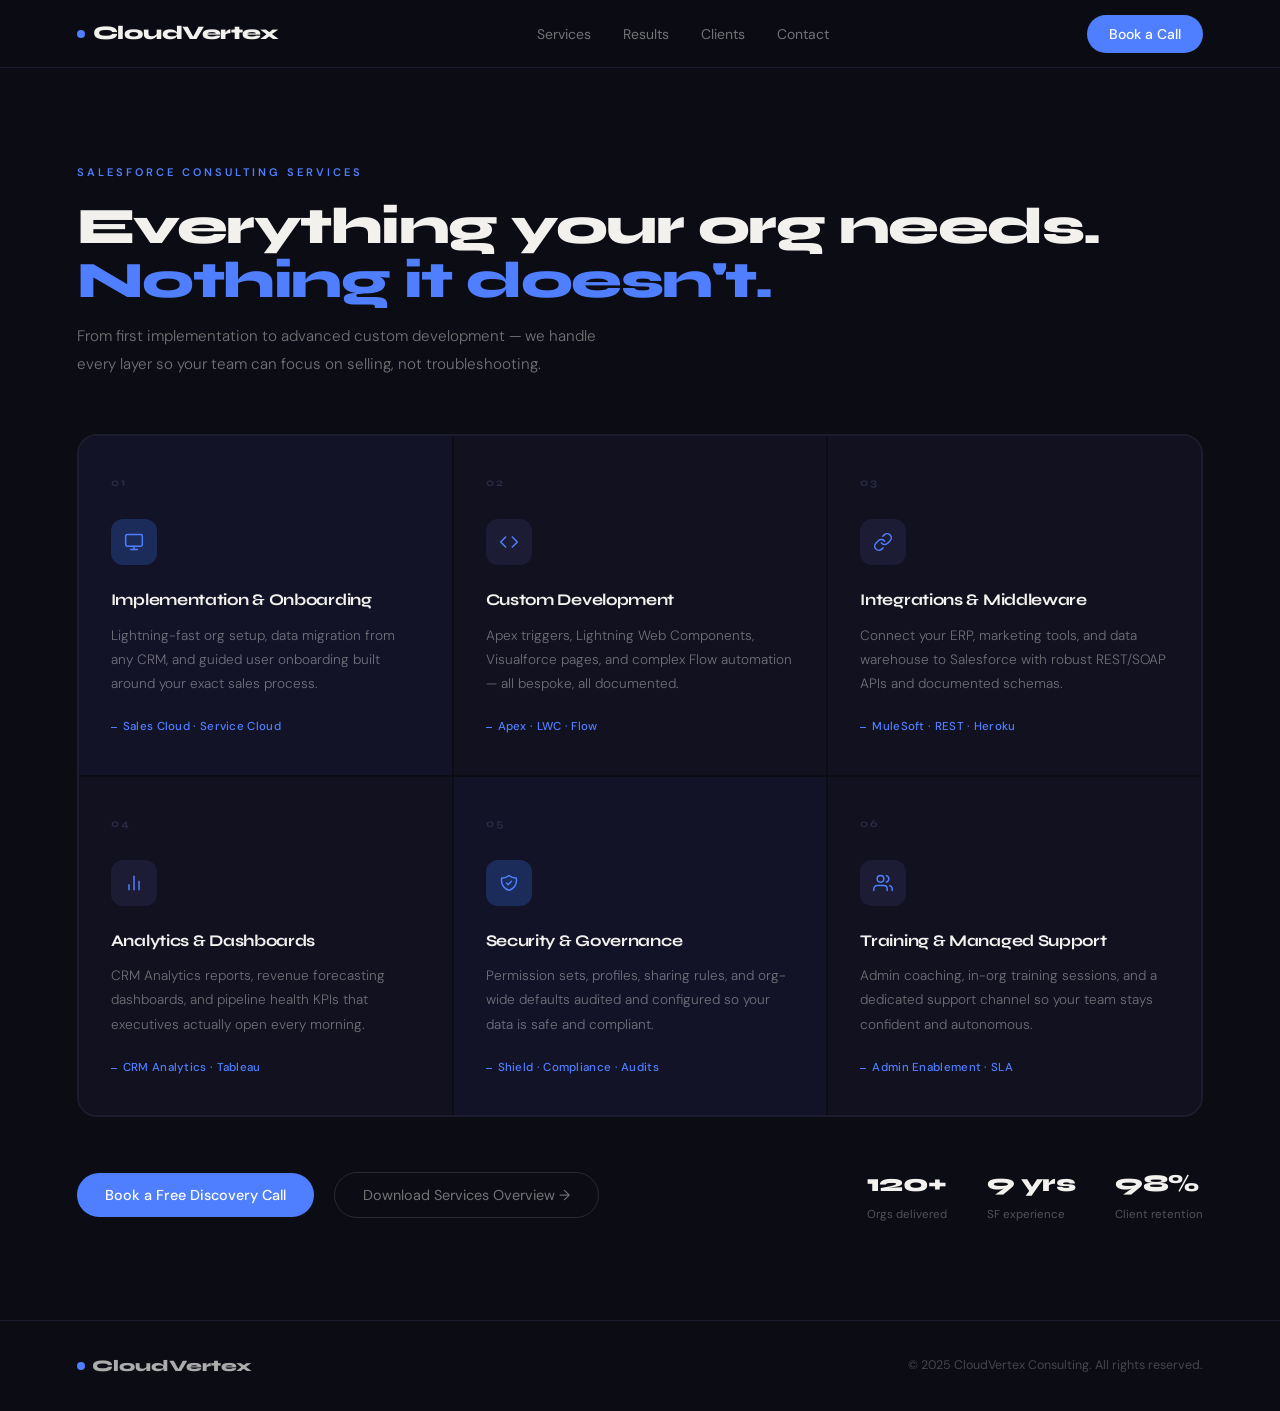
==== index.html @ 1ae8fc33 "Agentforce Chatbot testing" ====
<!DOCTYPE html>
<html lang="en">
<head>
<meta charset="UTF-8">
<meta name="viewport" content="width=device-width, initial-scale=1.0">
<title>CloudVertex — Salesforce Consulting Services</title>
<link href="https://fonts.googleapis.com/css2?family=Syne:wght@700;800&family=DM+Sans:wght@300;400;500&display=swap" rel="stylesheet">
<style>
  *, *::before, *::after { margin: 0; padding: 0; box-sizing: border-box; }

  :root {
    --ink: #0C0C14;
    --white: #F2F1EE;
    --white-dim: rgba(242,241,238,0.45);
    --white-faint: rgba(242,241,238,0.12);
    --accent: #4F7FFF;
    --accent-hover: #3B6AE8;
    --card-bg: #111120;
    --card-hover: #161628;
    --card-featured: #131328;
    --card-border: #1C1C2E;
    --icon-bg: #1C1C35;
    --icon-bg-featured: #1B2B5A;
    --num-color: #2A2A45;
  }

  html { scroll-behavior: smooth; }

  body {
    font-family: 'DM Sans', sans-serif;
    background: var(--ink);
    color: var(--white);
    min-height: 100vh;
    line-height: 1.6;
  }

  /* ── NAV ── */
  nav {
    position: sticky; top: 0; z-index: 100;
    background: rgba(12,12,20,0.9);
    backdrop-filter: blur(16px);
    border-bottom: 1px solid var(--card-border);
    padding: 0 6vw;
    display: flex; align-items: center; justify-content: space-between;
    height: 68px;
  }
  .logo {
    font-family: 'Syne', sans-serif; font-weight: 800;
    font-size: 1.2rem; letter-spacing: -0.5px; color: var(--white);
    display: flex; align-items: center; gap: 8px;
  }
  .logo-dot { width: 8px; height: 8px; border-radius: 50%; background: var(--accent); }
  .nav-links { display: flex; gap: 32px; list-style: none; }
  .nav-links a {
    text-decoration: none; font-size: 0.875rem; font-weight: 400;
    color: var(--white-dim); transition: color .2s;
  }
  .nav-links a:hover { color: var(--white); }
  .nav-cta {
    background: var(--accent); color: #fff;
    font-family: 'DM Sans', sans-serif; font-size: 0.875rem; font-weight: 500;
    padding: 10px 22px; border-radius: 100px; border: none; cursor: pointer;
    transition: background .2s, transform .15s;
  }
  .nav-cta:hover { background: var(--accent-hover); transform: translateY(-1px); }

  /* ── SERVICES SECTION ── */
  .sf-section {
    padding: 96px 6vw;
  }

  .sf-eyebrow {
    font-size: 11px; letter-spacing: 3px; text-transform: uppercase;
    color: var(--accent); font-weight: 600; margin-bottom: 18px;
  }

  .sf-heading {
    font-family: 'Syne', sans-serif;
    font-size: clamp(2.2rem, 4vw, 3.2rem);
    font-weight: 800; color: var(--white);
    line-height: 1.07; letter-spacing: -1.5px;
    margin-bottom: 14px;
  }
  .sf-heading span { color: var(--accent); }

  .sf-sub {
    font-size: 0.95rem; color: var(--white-dim);
    font-weight: 300; max-width: 520px;
    margin-bottom: 56px; line-height: 1.8;
  }

  /* ── GRID ── */
  .sf-grid {
    display: grid;
    grid-template-columns: repeat(3, 1fr);
    gap: 2px;
    border: 2px solid var(--card-border);
    border-radius: 20px;
    overflow: hidden;
  }

  .sf-card {
    background: var(--card-bg);
    padding: 38px 32px;
    position: relative;
    transition: background .2s;
    cursor: default;
  }
  .sf-card:hover { background: var(--card-hover); }
  .sf-card.featured { background: var(--card-featured); }
  .sf-card.featured:hover { background: #191930; }

  .sf-card-num {
    font-family: 'Syne', sans-serif; font-size: 11px;
    font-weight: 700; color: var(--num-color);
    letter-spacing: 2px; margin-bottom: 28px;
  }

  .sf-icon-wrap {
    width: 46px; height: 46px; border-radius: 12px;
    background: var(--icon-bg);
    display: flex; align-items: center; justify-content: center;
    margin-bottom: 22px;
  }
  .sf-card.featured .sf-icon-wrap { background: var(--icon-bg-featured); }
  .sf-icon-wrap svg { width: 20px; height: 20px; }

  .sf-card h3 {
    font-family: 'Syne', sans-serif; font-weight: 700;
    font-size: 1.02rem; color: var(--white);
    margin-bottom: 10px; letter-spacing: -0.3px;
  }

  .sf-card p {
    font-size: 0.85rem; color: rgba(242,241,238,0.42);
    line-height: 1.78; font-weight: 300;
  }

  .sf-card-tag {
    display: inline-flex; align-items: center; gap: 6px;
    margin-top: 22px; font-size: 0.72rem; font-weight: 500;
    color: var(--accent); letter-spacing: 0.3px;
  }
  .sf-card-tag::before {
    content: ''; width: 6px; height: 1px;
    background: var(--accent); display: block;
  }

  /* ── BOTTOM BAR ── */
  .sf-bottom {
    margin-top: 48px;
    display: flex; align-items: center; gap: 20px; flex-wrap: wrap;
  }

  .sf-btn-main {
    background: var(--accent); color: #fff; border: none;
    font-family: 'DM Sans', sans-serif; font-size: 0.9rem; font-weight: 500;
    padding: 13px 28px; border-radius: 100px; cursor: pointer;
    transition: background .2s, transform .15s;
  }
  .sf-btn-main:hover { background: var(--accent-hover); transform: translateY(-1px); }

  .sf-btn-ghost {
    background: transparent; color: var(--white-dim);
    border: 1px solid var(--white-faint);
    font-family: 'DM Sans', sans-serif; font-size: 0.9rem; font-weight: 400;
    padding: 13px 28px; border-radius: 100px; cursor: pointer;
    transition: all .2s;
  }
  .sf-btn-ghost:hover { border-color: rgba(242,241,238,0.35); color: rgba(242,241,238,0.85); }

  .sf-stats {
    display: flex; gap: 40px; margin-left: auto;
  }

  .sf-stat-val {
    font-family: 'Syne', sans-serif; font-weight: 800;
    font-size: 1.5rem; color: var(--white); letter-spacing: -0.5px;
  }
  .sf-stat-lbl {
    font-size: 0.72rem; color: rgba(242,241,238,0.3); margin-top: 2px;
  }

  /* ── FOOTER ── */
  footer {
    border-top: 1px solid var(--card-border);
    padding: 32px 6vw;
    display: flex; justify-content: space-between; align-items: center;
    flex-wrap: wrap; gap: 12px;
  }
  .footer-logo {
    font-family: 'Syne', sans-serif; font-weight: 800;
    font-size: 1rem; color: rgba(242,241,238,0.7);
    display: flex; align-items: center; gap: 7px;
  }
  .footer-copy { font-size: 0.78rem; color: rgba(242,241,238,0.25); }

  /* ── RESPONSIVE ── */
  @media (max-width: 900px) {
    .sf-grid { grid-template-columns: repeat(2, 1fr); }
    .sf-stats { margin-left: 0; }
    .nav-links { display: none; }
  }
  @media (max-width: 580px) {
    .sf-grid { grid-template-columns: 1fr; }
    .sf-section { padding: 64px 5vw; }
    nav { padding: 0 5vw; }
  }
</style>
</head>
<body>

<!-- NAV -->
<nav>
  <div class="logo"><div class="logo-dot"></div>CloudVertex</div>
  <ul class="nav-links">
    <li><a href="#services">Services</a></li>
    <li><a href="#results">Results</a></li>
    <li><a href="#clients">Clients</a></li>
    <li><a href="#contact">Contact</a></li>
  </ul>
  <button class="nav-cta">Book a Call</button>
</nav>

<!-- SERVICES SECTION -->
<section class="sf-section" id="services">

  <div class="sf-eyebrow">Salesforce Consulting Services</div>
  <div class="sf-heading">Everything your org needs.<br><span>Nothing it doesn't.</span></div>
  <div class="sf-sub">From first implementation to advanced custom development — we handle every layer so your team can focus on selling, not troubleshooting.</div>

  <div class="sf-grid">

    <div class="sf-card featured">
      <div class="sf-card-num">01</div>
      <div class="sf-icon-wrap">
        <svg viewBox="0 0 24 24" fill="none" stroke="#4F7FFF" stroke-width="1.8" stroke-linecap="round" stroke-linejoin="round">
          <rect x="2" y="3" width="20" height="14" rx="2"/>
          <path d="M8 21h8M12 17v4"/>
        </svg>
      </div>
      <h3>Implementation & Onboarding</h3>
      <p>Lightning-fast org setup, data migration from any CRM, and guided user onboarding built around your exact sales process.</p>
      <div class="sf-card-tag">Sales Cloud · Service Cloud</div>
    </div>

    <div class="sf-card">
      <div class="sf-card-num">02</div>
      <div class="sf-icon-wrap">
        <svg viewBox="0 0 24 24" fill="none" stroke="#4F7FFF" stroke-width="1.8" stroke-linecap="round" stroke-linejoin="round">
          <polyline points="16 18 22 12 16 6"/>
          <polyline points="8 6 2 12 8 18"/>
        </svg>
      </div>
      <h3>Custom Development</h3>
      <p>Apex triggers, Lightning Web Components, Visualforce pages, and complex Flow automation — all bespoke, all documented.</p>
      <div class="sf-card-tag">Apex · LWC · Flow</div>
    </div>

    <div class="sf-card">
      <div class="sf-card-num">03</div>
      <div class="sf-icon-wrap">
        <svg viewBox="0 0 24 24" fill="none" stroke="#4F7FFF" stroke-width="1.8" stroke-linecap="round" stroke-linejoin="round">
          <path d="M10 13a5 5 0 007.54.54l3-3a5 5 0 00-7.07-7.07l-1.72 1.71"/>
          <path d="M14 11a5 5 0 00-7.54-.54l-3 3a5 5 0 007.07 7.07l1.71-1.71"/>
        </svg>
      </div>
      <h3>Integrations & Middleware</h3>
      <p>Connect your ERP, marketing tools, and data warehouse to Salesforce with robust REST/SOAP APIs and documented schemas.</p>
      <div class="sf-card-tag">MuleSoft · REST · Heroku</div>
    </div>

    <div class="sf-card">
      <div class="sf-card-num">04</div>
      <div class="sf-icon-wrap">
        <svg viewBox="0 0 24 24" fill="none" stroke="#4F7FFF" stroke-width="1.8" stroke-linecap="round" stroke-linejoin="round">
          <path d="M18 20V10M12 20V4M6 20v-6"/>
        </svg>
      </div>
      <h3>Analytics & Dashboards</h3>
      <p>CRM Analytics reports, revenue forecasting dashboards, and pipeline health KPIs that executives actually open every morning.</p>
      <div class="sf-card-tag">CRM Analytics · Tableau</div>
    </div>

    <div class="sf-card featured">
      <div class="sf-card-num">05</div>
      <div class="sf-icon-wrap">
        <svg viewBox="0 0 24 24" fill="none" stroke="#4F7FFF" stroke-width="1.8" stroke-linecap="round" stroke-linejoin="round">
          <path d="M9 12l2 2 4-4m5.618-4.016A11.955 11.955 0 0112 2.944a11.955 11.955 0 01-8.618 3.04A12.02 12.02 0 003 9c0 5.591 3.824 10.29 9 11.622 5.176-1.332 9-6.03 9-11.622 0-1.042-.133-2.052-.382-3.016z"/>
        </svg>
      </div>
      <h3>Security & Governance</h3>
      <p>Permission sets, profiles, sharing rules, and org-wide defaults audited and configured so your data is safe and compliant.</p>
      <div class="sf-card-tag">Shield · Compliance · Audits</div>
    </div>

    <div class="sf-card">
      <div class="sf-card-num">06</div>
      <div class="sf-icon-wrap">
        <svg viewBox="0 0 24 24" fill="none" stroke="#4F7FFF" stroke-width="1.8" stroke-linecap="round" stroke-linejoin="round">
          <path d="M17 21v-2a4 4 0 00-4-4H5a4 4 0 00-4 4v2"/>
          <circle cx="9" cy="7" r="4"/>
          <path d="M23 21v-2a4 4 0 00-3-3.87M16 3.13a4 4 0 010 7.75"/>
        </svg>
      </div>
      <h3>Training & Managed Support</h3>
      <p>Admin coaching, in-org training sessions, and a dedicated support channel so your team stays confident and autonomous.</p>
      <div class="sf-card-tag">Admin Enablement · SLA</div>
    </div>

  </div>

  <div class="sf-bottom">
    <button class="sf-btn-main">Book a Free Discovery Call</button>
    <button class="sf-btn-ghost">Download Services Overview →</button>
    <div class="sf-stats">
      <div><div class="sf-stat-val">120+</div><div class="sf-stat-lbl">Orgs delivered</div></div>
      <div><div class="sf-stat-val">9 yrs</div><div class="sf-stat-lbl">SF experience</div></div>
      <div><div class="sf-stat-val">98%</div><div class="sf-stat-lbl">Client retention</div></div>
    </div>
  </div>

</section>

<!-- FOOTER -->
<footer>
  <div class="footer-logo"><div class="logo-dot"></div>CloudVertex</div>
  <div class="footer-copy">© 2025 CloudVertex Consulting. All rights reserved.</div>
</footer>
<script type='text/javascript'>
	function initEmbeddedMessaging() {
		try {
			embeddedservice_bootstrap.settings.language = 'en_US'; // For example, enter 'en' or 'en-US'

			embeddedservice_bootstrap.init(
				'00DHp000003Tks5',
				'Channel_for_External',
				'https://scottdemoinstance-dev-ed.develop.my.site.com/ESWChannelforExternal1775046252582',
				{
					scrt2URL: 'https://scottdemoinstance-dev-ed.develop.my.salesforce-scrt.com'
				}
			);
		} catch (err) {
			console.error('Error loading Embedded Messaging: ', err);
		}
	};
</script>
<script type='text/javascript' src='https://scottdemoinstance-dev-ed.develop.my.site.com/ESWChannelforExternal1775046252582/assets/js/bootstrap.min.js' onload='initEmbeddedMessaging()'></script>


</body>
</html>
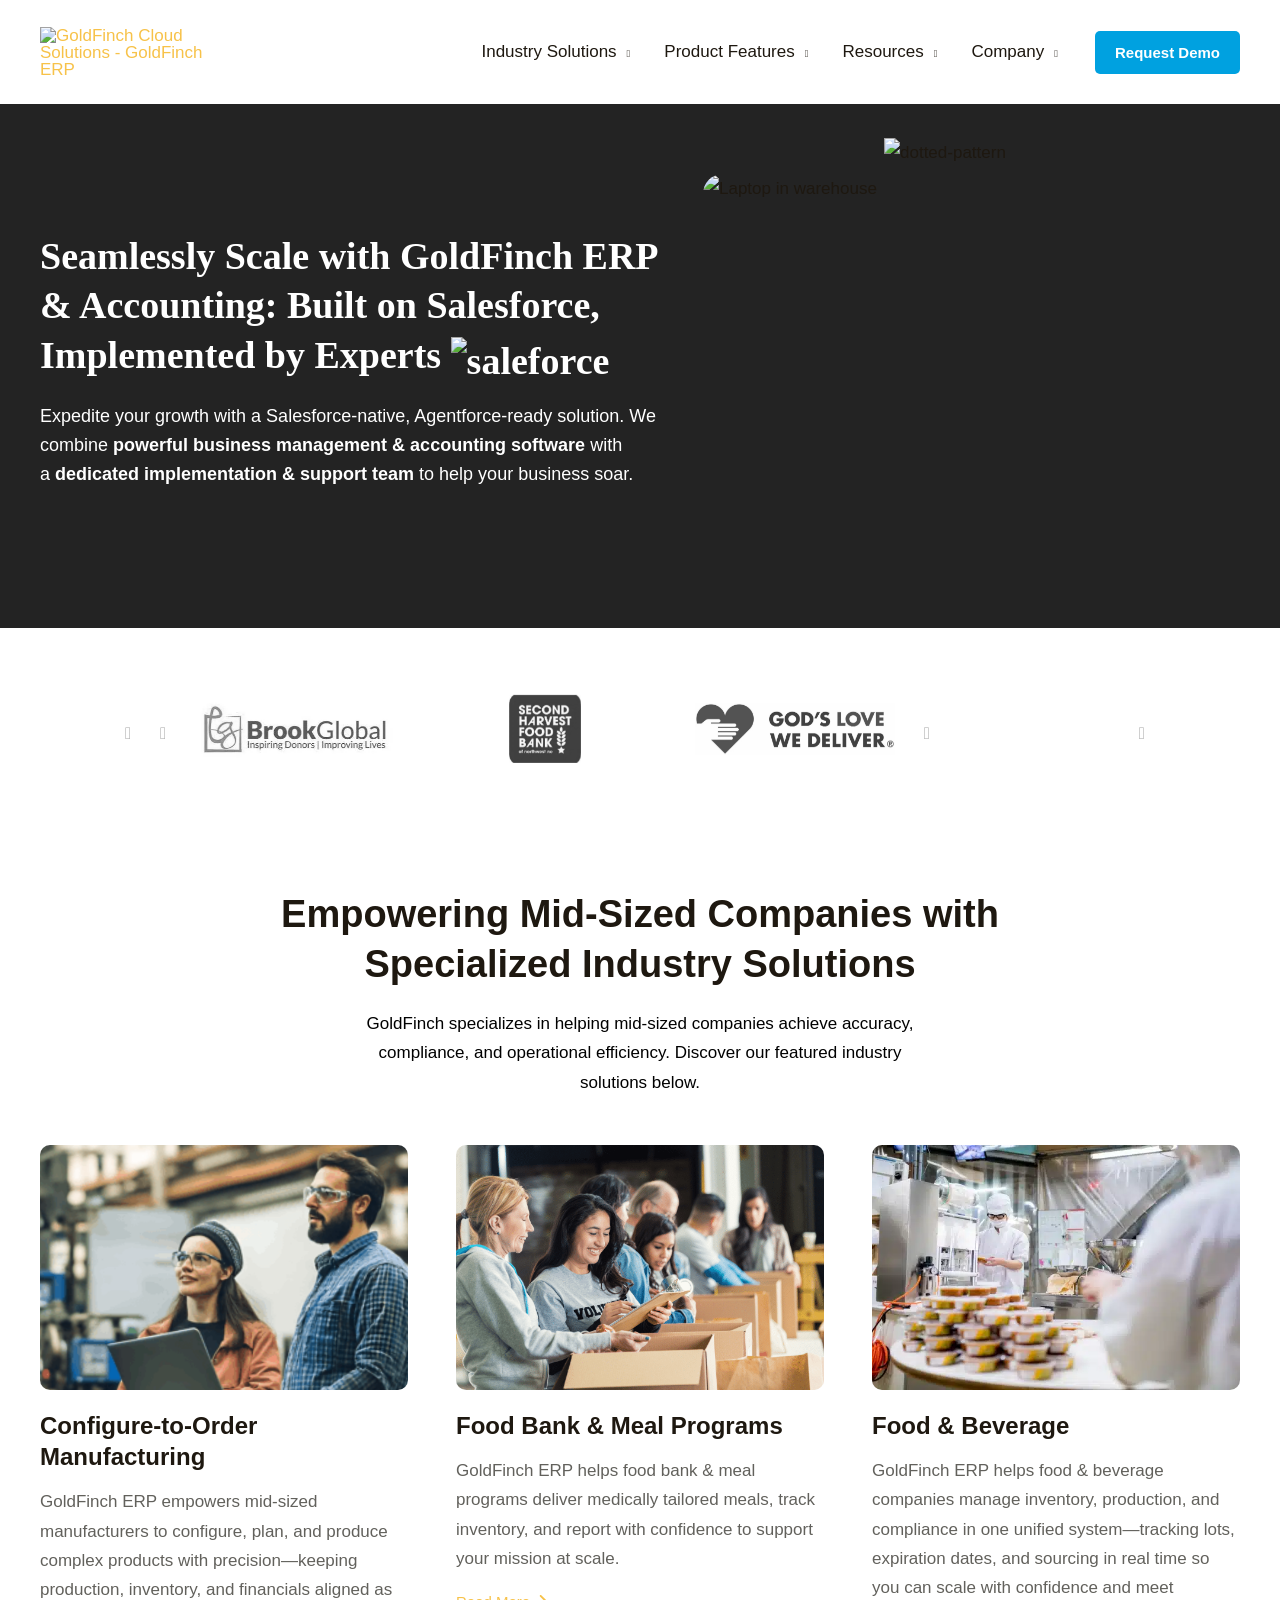
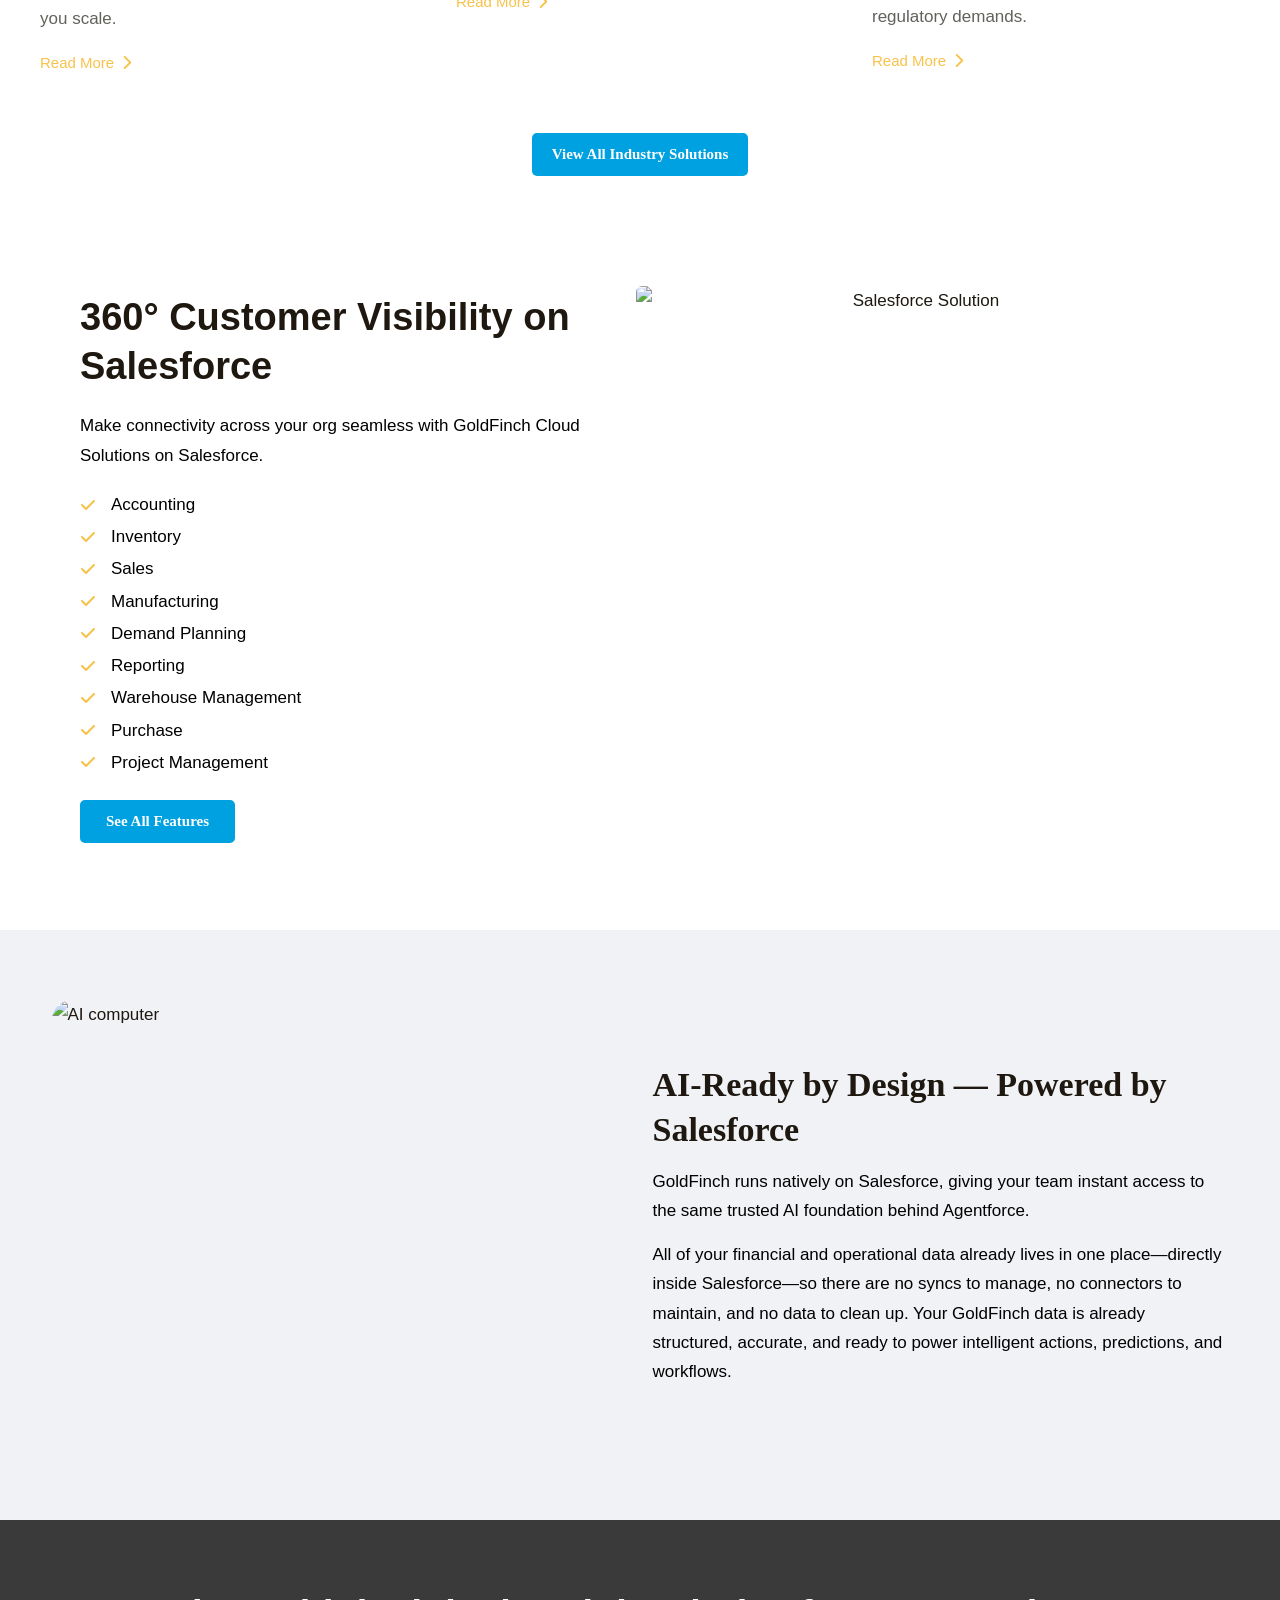
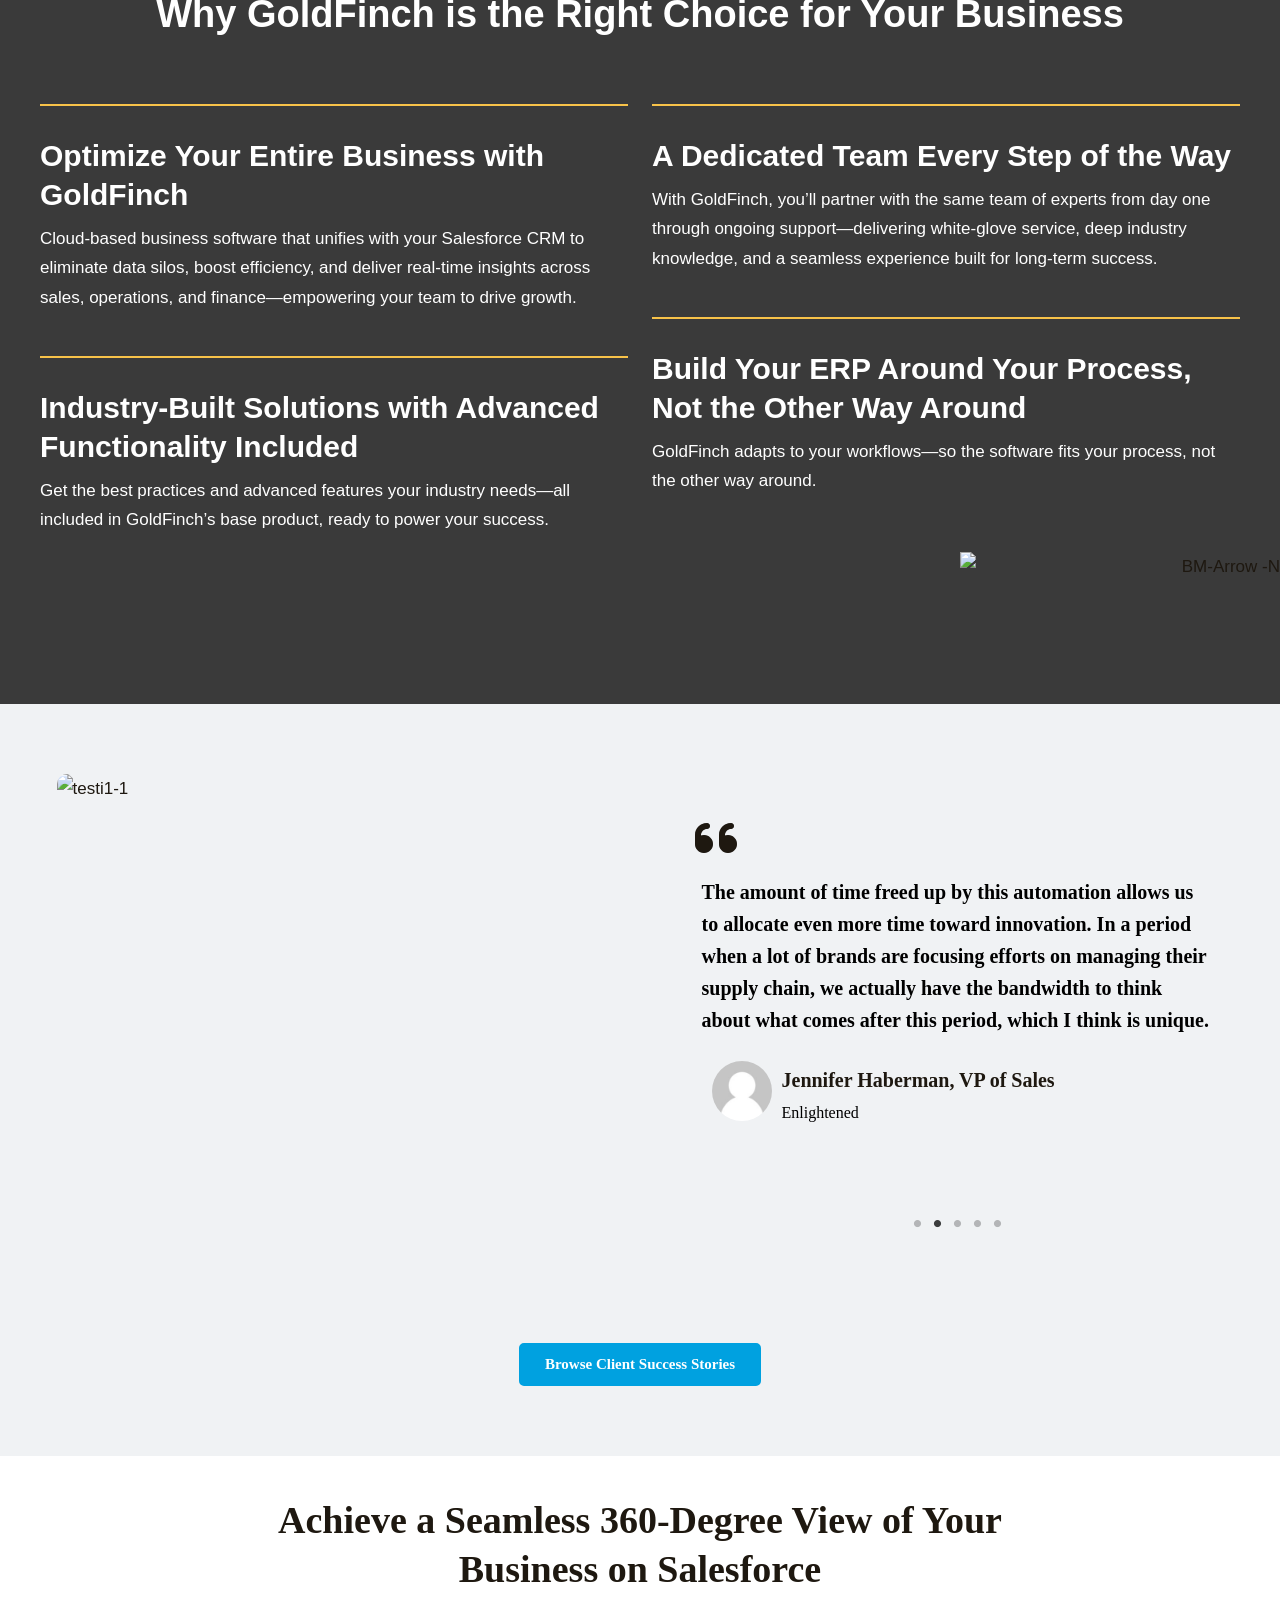
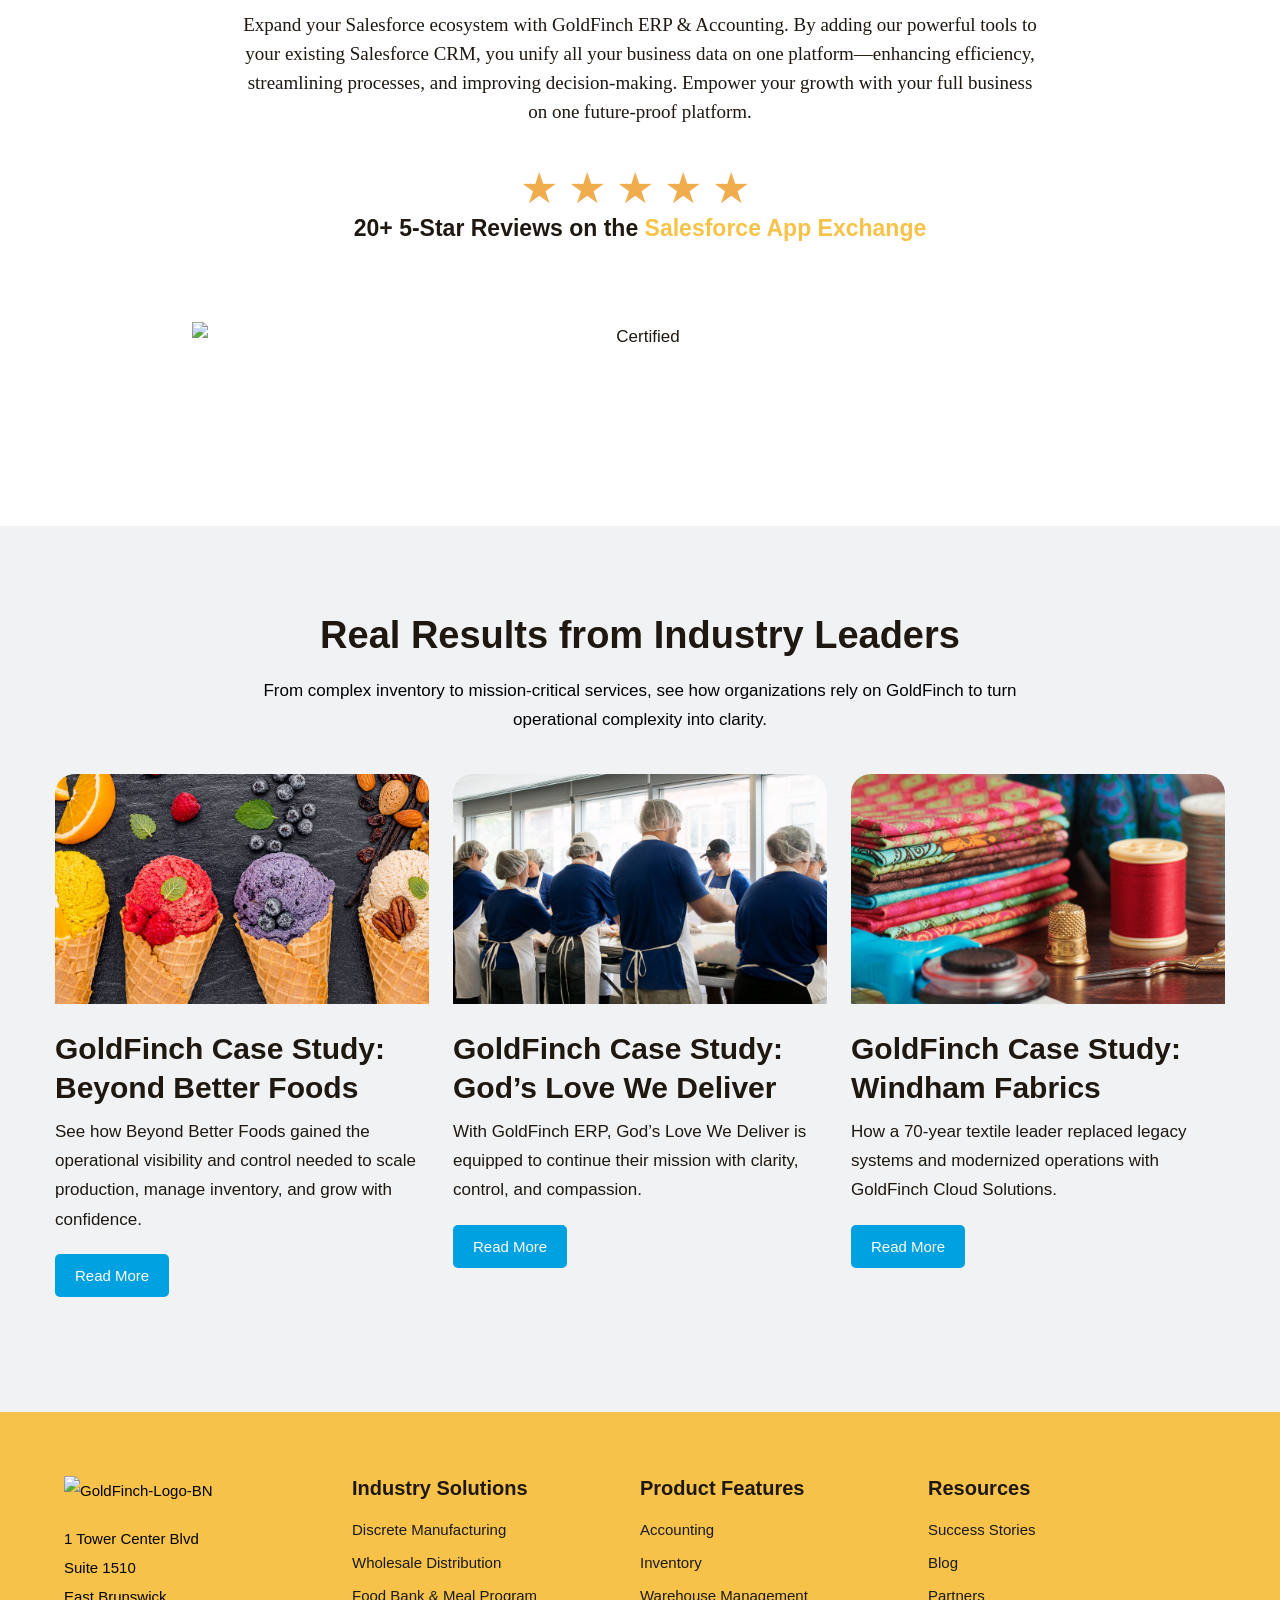
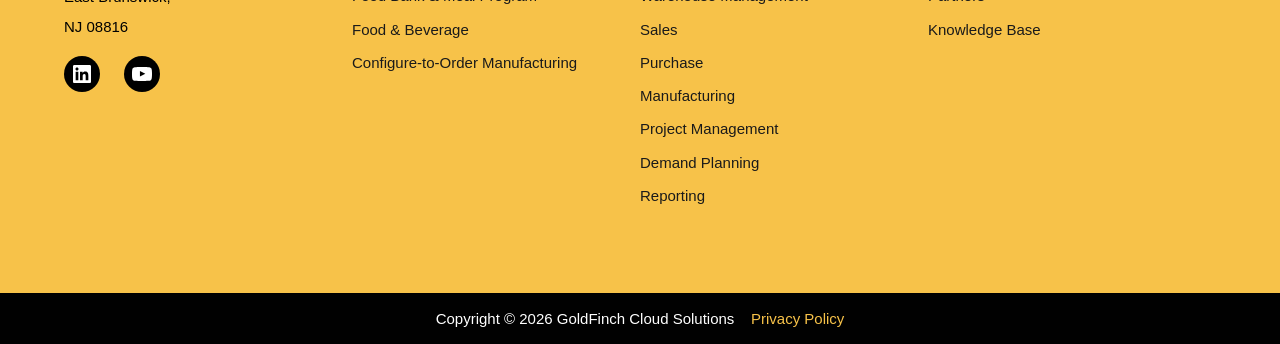
==== commit c45a39c0: "Rename index1.html to index.html" ====
--- a/index.html
+++ b/index.html
@@ -1,341 +1,1223 @@
 <!DOCTYPE html>
-<html lang="en">
-<head>
-<meta charset="UTF-8">
-<meta name="viewport" content="width=device-width, initial-scale=1.0">
-<title>CloudVertex — Salesforce Consulting Services</title>
-<link href="https://fonts.googleapis.com/css2?family=Syne:wght@700;800&family=DM+Sans:wght@300;400;500&display=swap" rel="stylesheet">
-<style>
-  *, *::before, *::after { margin: 0; padding: 0; box-sizing: border-box; }
-
-  :root {
-    --ink: #0C0C14;
-    --white: #F2F1EE;
-    --white-dim: rgba(242,241,238,0.45);
-    --white-faint: rgba(242,241,238,0.12);
-    --accent: #4F7FFF;
-    --accent-hover: #3B6AE8;
-    --card-bg: #111120;
-    --card-hover: #161628;
-    --card-featured: #131328;
-    --card-border: #1C1C2E;
-    --icon-bg: #1C1C35;
-    --icon-bg-featured: #1B2B5A;
-    --num-color: #2A2A45;
-  }
-
-  html { scroll-behavior: smooth; }
-
-  body {
-    font-family: 'DM Sans', sans-serif;
-    background: var(--ink);
-    color: var(--white);
-    min-height: 100vh;
-    line-height: 1.6;
-  }
-
-  /* ── NAV ── */
-  nav {
-    position: sticky; top: 0; z-index: 100;
-    background: rgba(12,12,20,0.9);
-    backdrop-filter: blur(16px);
-    border-bottom: 1px solid var(--card-border);
-    padding: 0 6vw;
-    display: flex; align-items: center; justify-content: space-between;
-    height: 68px;
-  }
-  .logo {
-    font-family: 'Syne', sans-serif; font-weight: 800;
-    font-size: 1.2rem; letter-spacing: -0.5px; color: var(--white);
-    display: flex; align-items: center; gap: 8px;
-  }
-  .logo-dot { width: 8px; height: 8px; border-radius: 50%; background: var(--accent); }
-  .nav-links { display: flex; gap: 32px; list-style: none; }
-  .nav-links a {
-    text-decoration: none; font-size: 0.875rem; font-weight: 400;
-    color: var(--white-dim); transition: color .2s;
-  }
-  .nav-links a:hover { color: var(--white); }
-  .nav-cta {
-    background: var(--accent); color: #fff;
-    font-family: 'DM Sans', sans-serif; font-size: 0.875rem; font-weight: 500;
-    padding: 10px 22px; border-radius: 100px; border: none; cursor: pointer;
-    transition: background .2s, transform .15s;
-  }
-  .nav-cta:hover { background: var(--accent-hover); transform: translateY(-1px); }
-
-  /* ── SERVICES SECTION ── */
-  .sf-section {
-    padding: 96px 6vw;
-  }
-
-  .sf-eyebrow {
-    font-size: 11px; letter-spacing: 3px; text-transform: uppercase;
-    color: var(--accent); font-weight: 600; margin-bottom: 18px;
-  }
-
-  .sf-heading {
-    font-family: 'Syne', sans-serif;
-    font-size: clamp(2.2rem, 4vw, 3.2rem);
-    font-weight: 800; color: var(--white);
-    line-height: 1.07; letter-spacing: -1.5px;
-    margin-bottom: 14px;
-  }
-  .sf-heading span { color: var(--accent); }
-
-  .sf-sub {
-    font-size: 0.95rem; color: var(--white-dim);
-    font-weight: 300; max-width: 520px;
-    margin-bottom: 56px; line-height: 1.8;
-  }
-
-  /* ── GRID ── */
-  .sf-grid {
-    display: grid;
-    grid-template-columns: repeat(3, 1fr);
-    gap: 2px;
-    border: 2px solid var(--card-border);
-    border-radius: 20px;
-    overflow: hidden;
-  }
-
-  .sf-card {
-    background: var(--card-bg);
-    padding: 38px 32px;
+<!-- saved from url=(0036)https://goldfinchcloudsolutions.com/ -->
+<html lang="en-US" data-google-analytics-opt-out=""><head><meta http-equiv="Content-Type" content="text/html; charset=UTF-8">
+
+<meta name="viewport" content="width=device-width, initial-scale=1">
+	<link rel="profile" href="https://gmpg.org/xfn/11"> 
+	<meta name="robots" content="index, follow, max-image-preview:large, max-snippet:-1, max-video-preview:-1">
+    <!-- Start VWO Common Smartcode -->
+    <script src="./GoldFinch Cloud Solutions _ ERP &amp; Accounting on Salesforce_files/47942653.js.download" type="text/javascript" id="hs-script-loader"></script><script src="./GoldFinch Cloud Solutions _ ERP &amp; Accounting on Salesforce_files/banner.js.download" type="text/javascript" id="cookieBanner-47942653" data-cookieconsent="ignore" data-hs-ignore="true" data-loader="hs-scriptloader" data-hsjs-portal="47942653" data-hsjs-env="prod" data-hsjs-hublet="na1"></script><script src="./GoldFinch Cloud Solutions _ ERP &amp; Accounting on Salesforce_files/collectedforms.js.download" type="text/javascript" id="CollectedForms-47942653" crossorigin="anonymous" data-leadin-portal-id="47942653" data-leadin-env="prod" data-loader="hs-scriptloader" data-hsjs-portal="47942653" data-hsjs-env="prod" data-hsjs-hublet="na1"></script><script src="./GoldFinch Cloud Solutions _ ERP &amp; Accounting on Salesforce_files/pixels.js.download" type="text/javascript" id="hs-ads-pixel-47942653" data-ads-portal-id="47942653" data-ads-env="prod" data-loader="hs-scriptloader" data-hsjs-portal="47942653" data-hsjs-env="prod" data-hsjs-hublet="na1"></script><script src="./GoldFinch Cloud Solutions _ ERP &amp; Accounting on Salesforce_files/47942653(1).js.download" type="text/javascript" id="hs-analytics"></script><script src="./GoldFinch Cloud Solutions _ ERP &amp; Accounting on Salesforce_files/web-interactives-embed.js.download" type="text/javascript" id="hubspot-web-interactives-loader" crossorigin="anonymous" data-loader="hs-scriptloader" data-hsjs-portal="47942653" data-hsjs-env="prod" data-hsjs-hublet="na1"></script><script type="text/javascript" async="" src="./GoldFinch Cloud Solutions _ ERP &amp; Accounting on Salesforce_files/js"></script><script type="text/javascript" async="" src="./GoldFinch Cloud Solutions _ ERP &amp; Accounting on Salesforce_files/js(1)"></script><script type="text/javascript" async="" src="./GoldFinch Cloud Solutions _ ERP &amp; Accounting on Salesforce_files/js(2)"></script><script async="" src="./GoldFinch Cloud Solutions _ ERP &amp; Accounting on Salesforce_files/gtm.js.download"></script><script type="text/javascript" src="./GoldFinch Cloud Solutions _ ERP &amp; Accounting on Salesforce_files/factors.js.download" async=""></script><script async="" src="./GoldFinch Cloud Solutions _ ERP &amp; Accounting on Salesforce_files/gtm(1).js.download"></script><script async="" src="./GoldFinch Cloud Solutions _ ERP &amp; Accounting on Salesforce_files/gtm(2).js.download"></script><script data-jetpack-boost="ignore" type="text/javascript">
+        var _vwo_clicks = 10;
+    </script>
+    <!-- End VWO Common Smartcode -->
+        <!-- Start VWO Async SmartCode -->
+    <link rel="preconnect" href="https://dev.visualwebsiteoptimizer.com/">
+    <script data-jetpack-boost="ignore" type="text/javascript" id="vwoCode">
+        /* Fix: wp-rocket (application/ld+json) */
+        window._vwo_code || (function () {
+            var w=window,
+            d=document;
+            var account_id=945193,
+            version=2.2,
+            settings_tolerance=2000,
+            library_tolerance=2500,
+            use_existing_jquery=true,
+            platform='web',
+            hide_element='body',
+            hide_element_style='opacity:0 !important;filter:alpha(opacity=0) !important;background:none !important';
+            /* DO NOT EDIT BELOW THIS LINE */
+            if(f=!1,v=d.querySelector('#vwoCode'),cc={},-1<d.URL.indexOf('__vwo_disable__')||w._vwo_code)return;try{var e=JSON.parse(localStorage.getItem('_vwo_'+account_id+'_config'));cc=e&&'object'==typeof e?e:{}}catch(e){}function r(t){try{return decodeURIComponent(t)}catch(e){return t}}var s=function(){var e={combination:[],combinationChoose:[],split:[],exclude:[],uuid:null,consent:null,optOut:null},t=d.cookie||'';if(!t)return e;for(var n,i,o=/(?:^|;\s*)(?:(_vis_opt_exp_(\d+)_combi=([^;]*))|(_vis_opt_exp_(\d+)_combi_choose=([^;]*))|(_vis_opt_exp_(\d+)_split=([^:;]*))|(_vis_opt_exp_(\d+)_exclude=[^;]*)|(_vis_opt_out=([^;]*))|(_vwo_global_opt_out=[^;]*)|(_vwo_uuid=([^;]*))|(_vwo_consent=([^;]*)))/g;null!==(n=o.exec(t));)try{n[1]?e.combination.push({id:n[2],value:r(n[3])}):n[4]?e.combinationChoose.push({id:n[5],value:r(n[6])}):n[7]?e.split.push({id:n[8],value:r(n[9])}):n[10]?e.exclude.push({id:n[11]}):n[12]?e.optOut=r(n[13]):n[14]?e.optOut=!0:n[15]?e.uuid=r(n[16]):n[17]&&(i=r(n[18]),e.consent=i&&3<=i.length?i.substring(0,3):null)}catch(e){}return e}();function i(){var e=function(){if(w.VWO&&Array.isArray(w.VWO))for(var e=0;e<w.VWO.length;e++){var t=w.VWO[e];if(Array.isArray(t)&&('setVisitorId'===t[0]||'setSessionId'===t[0]))return!0}return!1}(),t='a='+account_id+'&u='+encodeURIComponent(w._vis_opt_url||d.URL)+'&vn='+version+'&ph=1'+('undefined'!=typeof platform?'&p='+platform:'')+'&st='+w.performance.now();e||((n=function(){var e,t=[],n={},i=w.VWO&&w.VWO.appliedCampaigns||{};for(e in i){var o=i[e]&&i[e].v;o&&(t.push(e+'-'+o+'-1'),n[e]=!0)}if(s&&s.combination)for(var r=0;r<s.combination.length;r++){var a=s.combination[r];n[a.id]||t.push(a.id+'-'+a.value)}return t.join('|')}())&&(t+='&c='+n),(n=function(){var e=[],t={};if(s&&s.combinationChoose)for(var n=0;n<s.combinationChoose.length;n++){var i=s.combinationChoose[n];e.push(i.id+'-'+i.value),t[i.id]=!0}if(s&&s.split)for(var o=0;o<s.split.length;o++)t[(i=s.split[o]).id]||e.push(i.id+'-'+i.value);return e.join('|')}())&&(t+='&cc='+n),(n=function(){var e={},t=[];if(w.VWO&&Array.isArray(w.VWO))for(var n=0;n<w.VWO.length;n++){var i=w.VWO[n];if(Array.isArray(i)&&'setVariation'===i[0]&&i[1]&&Array.isArray(i[1]))for(var o=0;o<i[1].length;o++){var r,a=i[1][o];a&&'object'==typeof a&&(r=a.e,a=a.v,r&&a&&(e[r]=a))}}for(r in e)t.push(r+'-'+e[r]);return t.join('|')}())&&(t+='&sv='+n)),s&&s.optOut&&(t+='&o='+s.optOut);var n=function(){var e=[],t={};if(s&&s.exclude)for(var n=0;n<s.exclude.length;n++){var i=s.exclude[n];t[i.id]||(e.push(i.id),t[i.id]=!0)}return e.join('|')}();return n&&(t+='&e='+n),s&&s.uuid&&(t+='&id='+s.uuid),s&&s.consent&&(t+='&consent='+s.consent),w.name&&-1<w.name.indexOf('_vis_preview')&&(t+='&pM=true'),w.VWO&&w.VWO.ed&&(t+='&ed='+w.VWO.ed),t}code={nonce:v&&v.nonce,use_existing_jquery:function(){return'undefined'!=typeof use_existing_jquery?use_existing_jquery:void 0},library_tolerance:function(){return'undefined'!=typeof library_tolerance?library_tolerance:void 0},settings_tolerance:function(){return cc.sT||settings_tolerance},hide_element_style:function(){return'{'+(cc.hES||hide_element_style)+'}'},hide_element:function(){return performance.getEntriesByName('first-contentful-paint')[0]?'':'string'==typeof cc.hE?cc.hE:hide_element},getVersion:function(){return version},finish:function(e){var t;f||(f=!0,(t=d.getElementById('_vis_opt_path_hides'))&&t.parentNode.removeChild(t),e&&((new Image).src='https://dev.visualwebsiteoptimizer.com/ee.gif?a='+account_id+e))},finished:function(){return f},addScript:function(e){var t=d.createElement('script');t.type='text/javascript',e.src?t.src=e.src:t.text=e.text,v&&t.setAttribute('nonce',v.nonce),d.getElementsByTagName('head')[0].appendChild(t)},load:function(e,t){t=t||{};var n=new XMLHttpRequest;n.open('GET',e,!0),n.withCredentials=!t.dSC,n.responseType=t.responseType||'text',n.onload=function(){if(t.onloadCb)return t.onloadCb(n,e);200===n.status?_vwo_code.addScript({text:n.responseText}):_vwo_code.finish('&e=loading_failure:'+e)},n.onerror=function(){if(t.onerrorCb)return t.onerrorCb(e);_vwo_code.finish('&e=loading_failure:'+e)},n.send()},init:function(){var e,t=this.settings_tolerance();w._vwo_settings_timer=setTimeout(function(){_vwo_code.finish()},t),'body'!==this.hide_element()?(n=d.createElement('style'),e=(t=this.hide_element())?t+this.hide_element_style():'',t=d.getElementsByTagName('head')[0],n.setAttribute('id','_vis_opt_path_hides'),v&&n.setAttribute('nonce',v.nonce),n.setAttribute('type','text/css'),n.styleSheet?n.styleSheet.cssText=e:n.appendChild(d.createTextNode(e)),t.appendChild(n)):(n=d.getElementsByTagName('head')[0],(e=d.createElement('div')).style.cssText='z-index: 2147483647 !important;position: fixed !important;left: 0 !important;top: 0 !important;width: 100% !important;height: 100% !important;background: white !important;',e.setAttribute('id','_vis_opt_path_hides'),e.classList.add('_vis_hide_layer'),n.parentNode.insertBefore(e,n.nextSibling));var n='https://dev.visualwebsiteoptimizer.com/j.php?'+i();-1!==w.location.search.indexOf('_vwo_xhr')?this.addScript({src:n}):this.load(n+'&x=true',{l:1})}};w._vwo_code=code;code.init();})();
+    </script>
+    <!-- End VWO Async SmartCode -->
+    
+	<!-- This site is optimized with the Yoast SEO plugin v27.3 - https://yoast.com/product/yoast-seo-wordpress/ -->
+	<title>GoldFinch Cloud Solutions | ERP &amp; Accounting on Salesforce</title>
+	<meta name="description" content="Scale smarter with GoldFinch ERP—Salesforce‑native enterprise resource planning &amp; accounting for mid‑size manufacturers and distributors. Request a demo today!">
+	<link rel="canonical" href="https://goldfinchcloudsolutions.com/">
+	<meta property="og:locale" content="en_US">
+	<meta property="og:type" content="website">
+	<meta property="og:title" content="GoldFinch Cloud Solutions | ERP &amp; Accounting on Salesforce">
+	<meta property="og:description" content="Scale smarter with GoldFinch ERP—Salesforce‑native enterprise resource planning &amp; accounting for mid‑size manufacturers and distributors. Request a demo today!">
+	<meta property="og:url" content="https://goldfinchcloudsolutions.com/">
+	<meta property="og:site_name" content="GoldFinch Cloud Solutions | ERP &amp; Accounting for Mid-Sized Manufacturers &amp; Distributors">
+	<meta property="article:publisher" content="https://www.facebook.com/goldfinchERP">
+	<meta property="article:modified_time" content="2026-03-30T13:37:16+00:00">
+	<meta property="og:image" content="https://goldfinchcloudsolutions.com/wp-content/uploads/2025/06/Salesforce-Logo.png">
+	<meta property="og:image:width" content="3010">
+	<meta property="og:image:height" content="2111">
+	<meta property="og:image:type" content="image/png">
+	<meta name="twitter:card" content="summary_large_image">
+	<meta name="twitter:site" content="@CloudGoldfinch">
+	<script type="application/ld+json" class="yoast-schema-graph">{"@context":"https:\/\/schema.org","@graph":[{"@type":"WebPage","@id":"https:\/\/goldfinchcloudsolutions.com\/","url":"https:\/\/goldfinchcloudsolutions.com\/","name":"GoldFinch Cloud Solutions | ERP & Accounting on Salesforce","isPartOf":{"@id":"https:\/\/goldfinchcloudsolutions.com\/#website"},"about":{"@id":"https:\/\/goldfinchcloudsolutions.com\/#organization"},"primaryImageOfPage":{"@id":"https:\/\/goldfinchcloudsolutions.com\/#primaryimage"},"image":{"@id":"https:\/\/goldfinchcloudsolutions.com\/#primaryimage"},"thumbnailUrl":"https:\/\/goldfinchcloudsolutions.com\/wp-content\/uploads\/2025\/06\/Salesforce-Logo.png","datePublished":"2020-09-14T10:54:59+00:00","dateModified":"2026-03-30T13:37:16+00:00","description":"Scale smarter with GoldFinch ERP—Salesforce‑native enterprise resource planning & accounting for mid‑size manufacturers and distributors. Request a demo today!","breadcrumb":{"@id":"https:\/\/goldfinchcloudsolutions.com\/#breadcrumb"},"inLanguage":"en-US","potentialAction":[{"@type":"ReadAction","target":["https:\/\/goldfinchcloudsolutions.com\/"]}]},{"@type":"ImageObject","inLanguage":"en-US","@id":"https:\/\/goldfinchcloudsolutions.com\/#primaryimage","url":"https:\/\/goldfinchcloudsolutions.com\/wp-content\/uploads\/2025\/06\/Salesforce-Logo.png","contentUrl":"https:\/\/goldfinchcloudsolutions.com\/wp-content\/uploads\/2025\/06\/Salesforce-Logo.png","width":3010,"height":2111,"caption":"Salesforce-Logo"},{"@type":"BreadcrumbList","@id":"https:\/\/goldfinchcloudsolutions.com\/#breadcrumb","itemListElement":[{"@type":"ListItem","position":1,"name":"Home"}]},{"@type":"WebSite","@id":"https:\/\/goldfinchcloudsolutions.com\/#website","url":"https:\/\/goldfinchcloudsolutions.com\/","name":"GoldFinch ERP - Enterprise Resource Planning","description":"Business Management Solutions on Salesforce to Help Your Business Soar","publisher":{"@id":"https:\/\/goldfinchcloudsolutions.com\/#organization"},"alternateName":"GoldFinch ERP","potentialAction":[{"@type":"SearchAction","target":{"@type":"EntryPoint","urlTemplate":"https:\/\/goldfinchcloudsolutions.com\/?s={search_term_string}"},"query-input":{"@type":"PropertyValueSpecification","valueRequired":true,"valueName":"search_term_string"}}],"inLanguage":"en-US"},{"@type":"Organization","@id":"https:\/\/goldfinchcloudsolutions.com\/#organization","name":"GoldFinch Cloud Solutions","alternateName":"GoldFinch ERP & Accounting","url":"https:\/\/goldfinchcloudsolutions.com\/","logo":{"@type":"ImageObject","inLanguage":"en-US","@id":"https:\/\/goldfinchcloudsolutions.com\/#\/schema\/logo\/image\/","url":"https:\/\/goldfinchcloudsolutions.com\/wp-content\/uploads\/2023\/06\/GoldFinch-Logo.svg","contentUrl":"https:\/\/goldfinchcloudsolutions.com\/wp-content\/uploads\/2023\/06\/GoldFinch-Logo.svg","caption":"GoldFinch Cloud Solutions"},"image":{"@id":"https:\/\/goldfinchcloudsolutions.com\/#\/schema\/logo\/image\/"},"sameAs":["https:\/\/www.facebook.com\/goldfinchERP","https:\/\/x.com\/CloudGoldfinch","https:\/\/www.linkedin.com\/company\/micro-datanet-inc-\/","https:\/\/www.youtube.com\/channel\/UCwlQ1c0vz4naD895LIxKNgw"]}]}</script>
+	<meta name="google-site-verification" content="crhBnvFic3IWLiTu6-OLakpaqwT5QO68-yAjf1eBv1I">
+	<!-- / Yoast SEO plugin. -->
+
+
+<link rel="dns-prefetch" href="https://js.hs-scripts.com/">
+<link rel="dns-prefetch" href="https://www.googletagmanager.com/">
+<link rel="dns-prefetch" href="https://stats.wp.com/">
+<link rel="dns-prefetch" href="https://fonts.googleapis.com/">
+<link rel="preconnect" href="https://c0.wp.com/">
+<link href="https://fonts.googleapis.com/" rel="preconnect">
+<link href="https://fonts.gstatic.com/" crossorigin="anonymous" rel="preconnect">
+<link rel="alternate" type="application/rss+xml" title="GoldFinch Cloud Solutions | ERP &amp; Accounting for Mid-Sized Manufacturers &amp; Distributors » Feed" href="https://goldfinchcloudsolutions.com/feed/">
+<style id="wp-img-auto-sizes-contain-inline-css">
+img:is([sizes=auto i],[sizes^="auto," i]){contain-intrinsic-size:3000px 1500px}
+/*# sourceURL=wp-img-auto-sizes-contain-inline-css */
+</style>
+<link rel="stylesheet" id="content-embed-styles-css" href="./GoldFinch Cloud Solutions _ ERP &amp; Accounting on Salesforce_files/main.css" media="all">
+<link rel="stylesheet" id="astra-theme-css-css" href="./GoldFinch Cloud Solutions _ ERP &amp; Accounting on Salesforce_files/frontend.min.css" media="all">
+<style id="astra-theme-css-inline-css">
+:root{--ast-post-nav-space:0;--ast-container-default-xlg-padding:6.67em;--ast-container-default-lg-padding:5.67em;--ast-container-default-slg-padding:4.34em;--ast-container-default-md-padding:3.34em;--ast-container-default-sm-padding:6.67em;--ast-container-default-xs-padding:2.4em;--ast-container-default-xxs-padding:1.4em;--ast-code-block-background:#EEEEEE;--ast-comment-inputs-background:#FAFAFA;--ast-normal-container-width:1200px;--ast-narrow-container-width:750px;--ast-blog-title-font-weight:normal;--ast-blog-meta-weight:inherit;--ast-global-color-primary:var(--ast-global-color-5);--ast-global-color-secondary:var(--ast-global-color-4);--ast-global-color-alternate-background:var(--ast-global-color-7);--ast-global-color-subtle-background:var(--ast-global-color-6);--ast-bg-style-guide:var( --ast-global-color-secondary,--ast-global-color-5 );--ast-shadow-style-guide:0px 0px 4px 0 #00000057;--ast-global-dark-bg-style:#fff;--ast-global-dark-lfs:#fbfbfb;--ast-widget-bg-color:#fafafa;--ast-wc-container-head-bg-color:#fbfbfb;--ast-title-layout-bg:#eeeeee;--ast-search-border-color:#e7e7e7;--ast-lifter-hover-bg:#e6e6e6;--ast-gallery-block-color:#000;--srfm-color-input-label:var(--ast-global-color-2);}html{font-size:106.25%;}a,.page-title{color:var(--ast-global-color-1);}a:hover,a:focus{color:var(--ast-global-color-2);}body,button,input,select,textarea,.ast-button,.ast-custom-button{font-family:'Montserrat',sans-serif;font-weight:400;font-size:17px;font-size:1rem;line-height:var(--ast-body-line-height,1.72em);}blockquote{color:var(--ast-global-color-2);}h1,h2,h3,h4,h5,h6,.entry-content :where(h1,h2,h3,h4,h5,h6),.entry-content :where(h1,h2,h3,h4,h5,h6) a,.site-title,.site-title a{font-family:'Montserrat',sans-serif;font-weight:400;}.site-title{font-size:35px;font-size:2.0588235294118rem;display:none;}header .custom-logo-link img{max-width:180px;width:180px;}.astra-logo-svg{width:180px;}.site-header .site-description{font-size:15px;font-size:0.88235294117647rem;display:none;}.entry-title{font-size:30px;font-size:1.7647058823529rem;}.archive .ast-article-post .ast-article-inner,.blog .ast-article-post .ast-article-inner,.archive .ast-article-post .ast-article-inner:hover,.blog .ast-article-post .ast-article-inner:hover{overflow:hidden;}h1,.entry-content :where(h1),.entry-content :where(h1) a{font-size:48px;font-size:2.8235294117647rem;font-family:'Montserrat',sans-serif;line-height:1.4em;}h2,.entry-content :where(h2),.entry-content :where(h2) a{font-size:38px;font-size:2.2352941176471rem;font-family:'Montserrat',sans-serif;line-height:1.3em;}h3,.entry-content :where(h3),.entry-content :where(h3) a{font-size:30px;font-size:1.7647058823529rem;font-family:'Montserrat',sans-serif;line-height:1.3em;}h4,.entry-content :where(h4),.entry-content :where(h4) a{font-size:24px;font-size:1.4117647058824rem;line-height:1.2em;font-family:'Montserrat',sans-serif;}h5,.entry-content :where(h5),.entry-content :where(h5) a{font-size:20px;font-size:1.1764705882353rem;line-height:1.2em;font-family:'Montserrat',sans-serif;}h6,.entry-content :where(h6),.entry-content :where(h6) a{font-size:17px;font-size:1rem;line-height:1.25em;font-family:'Montserrat',sans-serif;}::selection{background-color:var(--ast-global-color-1);color:#000000;}body,h1,h2,h3,h4,h5,h6,.entry-title a,.entry-content :where(h1,h2,h3,h4,h5,h6),.entry-content :where(h1,h2,h3,h4,h5,h6) a{color:var(--ast-global-color-2);}.tagcloud a:hover,.tagcloud a:focus,.tagcloud a.current-item{color:#000000;border-color:var(--ast-global-color-1);background-color:var(--ast-global-color-1);}input:focus,input[type="text"]:focus,input[type="email"]:focus,input[type="url"]:focus,input[type="password"]:focus,input[type="reset"]:focus,input[type="search"]:focus,textarea:focus{border-color:var(--ast-global-color-1);}input[type="radio"]:checked,input[type=reset],input[type="checkbox"]:checked,input[type="checkbox"]:hover:checked,input[type="checkbox"]:focus:checked,input[type=range]::-webkit-slider-thumb{border-color:var(--ast-global-color-1);background-color:var(--ast-global-color-1);box-shadow:none;}.site-footer a:hover + .post-count,.site-footer a:focus + .post-count{background:var(--ast-global-color-1);border-color:var(--ast-global-color-1);}.single .nav-links .nav-previous,.single .nav-links .nav-next{color:var(--ast-global-color-1);}.entry-meta,.entry-meta *{line-height:1.45;color:var(--ast-global-color-1);}.entry-meta a:not(.ast-button):hover,.entry-meta a:not(.ast-button):hover *,.entry-meta a:not(.ast-button):focus,.entry-meta a:not(.ast-button):focus *,.page-links > .page-link,.page-links .page-link:hover,.post-navigation a:hover{color:var(--ast-global-color-2);}#cat option,.secondary .calendar_wrap thead a,.secondary .calendar_wrap thead a:visited{color:var(--ast-global-color-1);}.secondary .calendar_wrap #today,.ast-progress-val span{background:var(--ast-global-color-1);}.secondary a:hover + .post-count,.secondary a:focus + .post-count{background:var(--ast-global-color-1);border-color:var(--ast-global-color-1);}.calendar_wrap #today > a{color:#000000;}.page-links .page-link,.single .post-navigation a{color:var(--ast-global-color-1);}.ast-search-menu-icon .search-form button.search-submit{padding:0 4px;}.ast-search-menu-icon form.search-form{padding-right:0;}.ast-header-search .ast-search-menu-icon.ast-dropdown-active .search-form,.ast-header-search .ast-search-menu-icon.ast-dropdown-active .search-field:focus{transition:all 0.2s;}.search-form input.search-field:focus{outline:none;}.ast-mobile-header-content .ast-builder-layout-element:not(.ast-builder-menu):not(.ast-header-divider-element),.ast-mobile-popup-content .ast-builder-layout-element:not(.ast-builder-menu):not(.ast-header-divider-element){padding:15px 20px;}.wp-block-latest-posts > li > a{color:var(--ast-global-color-2);}.widget-title,.widget .wp-block-heading{font-size:24px;font-size:1.4117647058824rem;color:var(--ast-global-color-2);}.ast-search-menu-icon.slide-search a:focus-visible:focus-visible,.astra-search-icon:focus-visible,#close:focus-visible,a:focus-visible,.ast-menu-toggle:focus-visible,.site .skip-link:focus-visible,.wp-block-loginout input:focus-visible,.wp-block-search.wp-block-search__button-inside .wp-block-search__inside-wrapper,.ast-header-navigation-arrow:focus-visible,.ast-orders-table__row .ast-orders-table__cell:focus-visible,a#ast-apply-coupon:focus-visible,#ast-apply-coupon:focus-visible,#close:focus-visible,.button.search-submit:focus-visible,#search_submit:focus,.normal-search:focus-visible,.ast-header-account-wrap:focus-visible,.astra-cart-drawer-close:focus,.ast-single-variation:focus,.ast-button:focus,.ast-builder-button-wrap:has(.ast-custom-button-link:focus),.ast-builder-button-wrap .ast-custom-button-link:focus{outline-style:dotted;outline-color:inherit;outline-width:thin;}input:focus,input[type="text"]:focus,input[type="email"]:focus,input[type="url"]:focus,input[type="password"]:focus,input[type="reset"]:focus,input[type="search"]:focus,input[type="number"]:focus,textarea:focus,.wp-block-search__input:focus,[data-section="section-header-mobile-trigger"] .ast-button-wrap .ast-mobile-menu-trigger-minimal:focus,.ast-mobile-popup-drawer.active .menu-toggle-close:focus,#ast-scroll-top:focus,#coupon_code:focus,#ast-coupon-code:focus{border-style:dotted;border-color:inherit;border-width:thin;}input{outline:none;}.site-logo-img img{ transition:all 0.2s linear;}body .ast-oembed-container *{position:absolute;top:0;width:100%;height:100%;left:0;}body .wp-block-embed-pocket-casts .ast-oembed-container *{position:unset;}.ast-single-post-featured-section + article {margin-top: 2em;}.site-content .ast-single-post-featured-section img {width: 100%;overflow: hidden;object-fit: cover;}.site > .ast-single-related-posts-container {margin-top: 0;}@media (min-width: 922px) {.ast-desktop .ast-container--narrow {max-width: var(--ast-narrow-container-width);margin: 0 auto;}}@media (max-width:921.9px){#ast-desktop-header{display:none;}}@media (min-width:922px){#ast-mobile-header{display:none;}}.wp-block-buttons.aligncenter{justify-content:center;}@media (max-width:921px){.ast-theme-transparent-header #primary,.ast-theme-transparent-header #secondary{padding:0;}}@media (max-width:921px){.ast-plain-container.ast-no-sidebar #primary{padding:0;}}.ast-plain-container.ast-no-sidebar #primary{margin-top:0;margin-bottom:0;}.wp-block-buttons .wp-block-button.is-style-outline .wp-block-button__link.wp-element-button,.ast-outline-button,.wp-block-uagb-buttons-child .uagb-buttons-repeater.ast-outline-button{border-color:#57421d;border-top-width:2px;border-right-width:2px;border-bottom-width:2px;border-left-width:2px;font-family:'Montserrat',sans-serif;font-weight:400;font-size:15px;font-size:0.88235294117647rem;line-height:1em;border-top-left-radius:5px;border-top-right-radius:5px;border-bottom-right-radius:5px;border-bottom-left-radius:5px;}.wp-block-buttons .wp-block-button.is-style-outline > .wp-block-button__link:not(.has-text-color),.wp-block-buttons .wp-block-button.wp-block-button__link.is-style-outline:not(.has-text-color),.ast-outline-button{color:var(--ast-global-color-5);}.wp-block-button.is-style-outline .wp-block-button__link:hover,.wp-block-buttons .wp-block-button.is-style-outline .wp-block-button__link:focus,.wp-block-buttons .wp-block-button.is-style-outline > .wp-block-button__link:not(.has-text-color):hover,.wp-block-buttons .wp-block-button.wp-block-button__link.is-style-outline:not(.has-text-color):hover,.ast-outline-button:hover,.ast-outline-button:focus,.wp-block-uagb-buttons-child .uagb-buttons-repeater.ast-outline-button:hover,.wp-block-uagb-buttons-child .uagb-buttons-repeater.ast-outline-button:focus{color:var(--ast-global-color-5);background-color:var(--ast-global-color-1);border-color:var(--ast-global-color-1);}.wp-block-button .wp-block-button__link.wp-element-button.is-style-outline:not(.has-background),.wp-block-button.is-style-outline>.wp-block-button__link.wp-element-button:not(.has-background),.ast-outline-button{background-color:#57421d;}.entry-content[data-ast-blocks-layout] > figure{margin-bottom:1em;}@media (max-width:921px){.ast-left-sidebar #content > .ast-container{display:flex;flex-direction:column-reverse;width:100%;}.ast-separate-container .ast-article-post,.ast-separate-container .ast-article-single{padding:1.5em 2.14em;}.ast-author-box img.avatar{margin:20px 0 0 0;}}@media (min-width:922px){.ast-separate-container.ast-right-sidebar #primary,.ast-separate-container.ast-left-sidebar #primary{border:0;}.search-no-results.ast-separate-container #primary{margin-bottom:4em;}}.wp-block-button .wp-block-button__link{color:var(--ast-global-color-5);}.wp-block-button .wp-block-button__link:hover,.wp-block-button .wp-block-button__link:focus{color:var(--ast-global-color-5);background-color:var(--ast-global-color-2);border-color:var(--ast-global-color-2);}.wp-block-button .wp-block-button__link,.wp-block-search .wp-block-search__button,body .wp-block-file .wp-block-file__button{border-style:solid;border-top-width:0px;border-right-width:0px;border-left-width:0px;border-bottom-width:0px;border-color:#00a1e0;background-color:#00a1e0;color:var(--ast-global-color-5);font-family:'Montserrat',sans-serif;font-weight:400;line-height:1em;font-size:15px;font-size:0.88235294117647rem;border-top-left-radius:5px;border-top-right-radius:5px;border-bottom-right-radius:5px;border-bottom-left-radius:5px;padding-top:14px;padding-right:20px;padding-bottom:14px;padding-left:20px;}.menu-toggle,button,.ast-button,.ast-custom-button,.button,input#submit,input[type="button"],input[type="submit"],input[type="reset"],form[CLASS*="wp-block-search__"].wp-block-search .wp-block-search__inside-wrapper .wp-block-search__button,body .wp-block-file .wp-block-file__button{border-style:solid;border-top-width:0px;border-right-width:0px;border-left-width:0px;border-bottom-width:0px;color:var(--ast-global-color-5);border-color:#00a1e0;background-color:#00a1e0;padding-top:14px;padding-right:20px;padding-bottom:14px;padding-left:20px;font-family:'Montserrat',sans-serif;font-weight:400;font-size:15px;font-size:0.88235294117647rem;line-height:1em;border-top-left-radius:5px;border-top-right-radius:5px;border-bottom-right-radius:5px;border-bottom-left-radius:5px;}button:focus,.menu-toggle:hover,button:hover,.ast-button:hover,.ast-custom-button:hover .button:hover,.ast-custom-button:hover ,input[type=reset]:hover,input[type=reset]:focus,input#submit:hover,input#submit:focus,input[type="button"]:hover,input[type="button"]:focus,input[type="submit"]:hover,input[type="submit"]:focus,form[CLASS*="wp-block-search__"].wp-block-search .wp-block-search__inside-wrapper .wp-block-search__button:hover,form[CLASS*="wp-block-search__"].wp-block-search .wp-block-search__inside-wrapper .wp-block-search__button:focus,body .wp-block-file .wp-block-file__button:hover,body .wp-block-file .wp-block-file__button:focus{color:var(--ast-global-color-5);background-color:var(--ast-global-color-2);border-color:var(--ast-global-color-2);}@media (max-width:921px){.ast-mobile-header-stack .main-header-bar .ast-search-menu-icon{display:inline-block;}.ast-header-break-point.ast-header-custom-item-outside .ast-mobile-header-stack .main-header-bar .ast-search-icon{margin:0;}.ast-comment-avatar-wrap img{max-width:2.5em;}.ast-comment-meta{padding:0 1.8888em 1.3333em;}.ast-separate-container .ast-comment-list li.depth-1{padding:1.5em 2.14em;}.ast-separate-container .comment-respond{padding:2em 2.14em;}}@media (min-width:544px){.ast-container{max-width:100%;}}@media (max-width:544px){.ast-separate-container .ast-article-post,.ast-separate-container .ast-article-single,.ast-separate-container .comments-title,.ast-separate-container .ast-archive-description{padding:1.5em 1em;}.ast-separate-container #content .ast-container{padding-left:0.54em;padding-right:0.54em;}.ast-separate-container .ast-comment-list .bypostauthor{padding:.5em;}.ast-search-menu-icon.ast-dropdown-active .search-field{width:170px;}} #ast-mobile-header .ast-site-header-cart-li a{pointer-events:none;}body,.ast-separate-container{background-color:var(--ast-global-color-5);background-image:none;}@media (max-width:921px){.widget-title{font-size:24px;font-size:1.4117647058824rem;}body,button,input,select,textarea,.ast-button,.ast-custom-button{font-size:17px;font-size:1rem;}#secondary,#secondary button,#secondary input,#secondary select,#secondary textarea{font-size:17px;font-size:1rem;}.site-title{display:none;}.site-header .site-description{display:none;}h1,.entry-content :where(h1),.entry-content :where(h1) a{font-size:40px;}h2,.entry-content :where(h2),.entry-content :where(h2) a{font-size:32px;}h3,.entry-content :where(h3),.entry-content :where(h3) a{font-size:26px;}h4,.entry-content :where(h4),.entry-content :where(h4) a{font-size:20px;font-size:1.1764705882353rem;}h5,.entry-content :where(h5),.entry-content :where(h5) a{font-size:17px;font-size:1rem;}h6,.entry-content :where(h6),.entry-content :where(h6) a{font-size:15px;font-size:0.88235294117647rem;}}@media (max-width:544px){.widget-title{font-size:24px;font-size:1.4117647058824rem;}body,button,input,select,textarea,.ast-button,.ast-custom-button{font-size:17px;font-size:1rem;}#secondary,#secondary button,#secondary input,#secondary select,#secondary textarea{font-size:17px;font-size:1rem;}.site-title{display:none;}.site-header .site-description{display:none;}h1,.entry-content :where(h1),.entry-content :where(h1) a{font-size:32px;}h2,.entry-content :where(h2),.entry-content :where(h2) a{font-size:25px;}h3,.entry-content :where(h3),.entry-content :where(h3) a{font-size:22px;}h4,.entry-content :where(h4),.entry-content :where(h4) a{font-size:18px;font-size:1.0588235294118rem;}h5,.entry-content :where(h5),.entry-content :where(h5) a{font-size:15px;font-size:0.88235294117647rem;}h6,.entry-content :where(h6),.entry-content :where(h6) a{font-size:13px;font-size:0.76470588235294rem;}header .custom-logo-link img,.ast-header-break-point .site-branding img,.ast-header-break-point .custom-logo-link img{max-width:180px;width:180px;}.astra-logo-svg{width:180px;}.ast-header-break-point .site-logo-img .custom-mobile-logo-link img{max-width:180px;}}@media (max-width:544px){html{font-size:106.25%;}}@media (min-width:922px){.ast-container{max-width:1240px;}}@font-face {font-family: "Astra";src: url(https://goldfinchcloudsolutions.com/wp-content/themes/astra/assets/fonts/astra.woff) format("woff"),url(https://goldfinchcloudsolutions.com/wp-content/themes/astra/assets/fonts/astra.ttf) format("truetype"),url(https://goldfinchcloudsolutions.com/wp-content/themes/astra/assets/fonts/astra.svg#astra) format("svg");font-weight: normal;font-style: normal;font-display: swap;}@media (min-width:922px){.main-header-menu .sub-menu .menu-item.ast-left-align-sub-menu:hover > .sub-menu,.main-header-menu .sub-menu .menu-item.ast-left-align-sub-menu.focus > .sub-menu{margin-left:-2px;}}.site .comments-area{padding-bottom:3em;}.footer-widget-area[data-section^="section-fb-html-"] .ast-builder-html-element{text-align:center;}.astra-icon-down_arrow::after {content: "\e900";font-family: Astra;}.astra-icon-close::after {content: "\e5cd";font-family: Astra;}.astra-icon-drag_handle::after {content: "\e25d";font-family: Astra;}.astra-icon-format_align_justify::after {content: "\e235";font-family: Astra;}.astra-icon-menu::after {content: "\e5d2";font-family: Astra;}.astra-icon-reorder::after {content: "\e8fe";font-family: Astra;}.astra-icon-search::after {content: "\e8b6";font-family: Astra;}.astra-icon-zoom_in::after {content: "\e56b";font-family: Astra;}.astra-icon-check-circle::after {content: "\e901";font-family: Astra;}.astra-icon-shopping-cart::after {content: "\f07a";font-family: Astra;}.astra-icon-shopping-bag::after {content: "\f290";font-family: Astra;}.astra-icon-shopping-basket::after {content: "\f291";font-family: Astra;}.astra-icon-circle-o::after {content: "\e903";font-family: Astra;}.astra-icon-certificate::after {content: "\e902";font-family: Astra;}.wp-block-file {display: flex;align-items: center;flex-wrap: wrap;justify-content: space-between;}.wp-block-pullquote {border: none;}.wp-block-pullquote blockquote::before {content: "\201D";font-family: "Helvetica",sans-serif;display: flex;transform: rotate( 180deg );font-size: 6rem;font-style: normal;line-height: 1;font-weight: bold;align-items: center;justify-content: center;}.has-text-align-right > blockquote::before {justify-content: flex-start;}.has-text-align-left > blockquote::before {justify-content: flex-end;}figure.wp-block-pullquote.is-style-solid-color blockquote {max-width: 100%;text-align: inherit;}:root {--wp--custom--ast-default-block-top-padding: 2em;--wp--custom--ast-default-block-right-padding: 2em;--wp--custom--ast-default-block-bottom-padding: 2em;--wp--custom--ast-default-block-left-padding: 2em;--wp--custom--ast-container-width: 1200px;--wp--custom--ast-content-width-size: 910px;--wp--custom--ast-wide-width-size: 1200px;}.ast-narrow-container {--wp--custom--ast-content-width-size: 750px;--wp--custom--ast-wide-width-size: 750px;}@media(max-width: 921px) {:root {--wp--custom--ast-default-block-top-padding: 2em;--wp--custom--ast-default-block-right-padding: 2em;--wp--custom--ast-default-block-bottom-padding: 2em;--wp--custom--ast-default-block-left-padding: 2em;}}@media(max-width: 544px) {:root {--wp--custom--ast-default-block-top-padding: 2em;--wp--custom--ast-default-block-right-padding: 2em;--wp--custom--ast-default-block-bottom-padding: 2em;--wp--custom--ast-default-block-left-padding: 2em;}}.entry-content > .wp-block-group,.entry-content > .wp-block-cover,.entry-content > .wp-block-columns {padding-top: var(--wp--custom--ast-default-block-top-padding);padding-right: var(--wp--custom--ast-default-block-right-padding);padding-bottom: var(--wp--custom--ast-default-block-bottom-padding);padding-left: var(--wp--custom--ast-default-block-left-padding);}.ast-plain-container.ast-no-sidebar .entry-content .alignfull,.ast-page-builder-template .ast-no-sidebar .entry-content .alignfull {margin-left: calc( -50vw + 50%);margin-right: calc( -50vw + 50%);max-width: 100vw;width: 100vw;}.ast-plain-container.ast-no-sidebar .entry-content .alignfull .alignfull,.ast-page-builder-template.ast-no-sidebar .entry-content .alignfull .alignfull,.ast-plain-container.ast-no-sidebar .entry-content .alignfull .alignwide,.ast-page-builder-template.ast-no-sidebar .entry-content .alignfull .alignwide,.ast-plain-container.ast-no-sidebar .entry-content .alignwide .alignfull,.ast-page-builder-template.ast-no-sidebar .entry-content .alignwide .alignfull,.ast-plain-container.ast-no-sidebar .entry-content .alignwide .alignwide,.ast-page-builder-template.ast-no-sidebar .entry-content .alignwide .alignwide,.ast-plain-container.ast-no-sidebar .entry-content .wp-block-column .alignfull,.ast-page-builder-template.ast-no-sidebar .entry-content .wp-block-column .alignfull,.ast-plain-container.ast-no-sidebar .entry-content .wp-block-column .alignwide,.ast-page-builder-template.ast-no-sidebar .entry-content .wp-block-column .alignwide {margin-left: auto;margin-right: auto;width: 100%;}[data-ast-blocks-layout] .wp-block-separator:not(.is-style-dots) {height: 0;}[data-ast-blocks-layout] .wp-block-separator {margin: 20px auto;}[data-ast-blocks-layout] .wp-block-separator:not(.is-style-wide):not(.is-style-dots) {max-width: 100px;}[data-ast-blocks-layout] .wp-block-separator.has-background {padding: 0;}.entry-content[data-ast-blocks-layout] > * {max-width: var(--wp--custom--ast-content-width-size);margin-left: auto;margin-right: auto;}.entry-content[data-ast-blocks-layout] > .alignwide,.entry-content[data-ast-blocks-layout] .wp-block-cover__inner-container,.entry-content[data-ast-blocks-layout] > p {max-width: var(--wp--custom--ast-wide-width-size);}.entry-content[data-ast-blocks-layout] .alignfull {max-width: none;}.entry-content .wp-block-columns {margin-bottom: 0;}blockquote {margin: 1.5em;border-color: rgba(0,0,0,0.05);}.wp-block-quote:not(.has-text-align-right):not(.has-text-align-center) {border-left: 5px solid rgba(0,0,0,0.05);}.has-text-align-right > blockquote,blockquote.has-text-align-right {border-right: 5px solid rgba(0,0,0,0.05);}.has-text-align-left > blockquote,blockquote.has-text-align-left {border-left: 5px solid rgba(0,0,0,0.05);}.wp-block-site-tagline,.wp-block-latest-posts .read-more {margin-top: 15px;}.wp-block-loginout p label {display: block;}.wp-block-loginout p:not(.login-remember):not(.login-submit) input {width: 100%;}.wp-block-loginout input:focus {border-color: transparent;}.wp-block-loginout input:focus {outline: thin dotted;}.entry-content .wp-block-media-text .wp-block-media-text__content {padding: 0 0 0 8%;}.entry-content .wp-block-media-text.has-media-on-the-right .wp-block-media-text__content {padding: 0 8% 0 0;}.entry-content .wp-block-media-text.has-background .wp-block-media-text__content {padding: 8%;}.entry-content .wp-block-cover:not([class*="background-color"]):not(.has-text-color.has-link-color) .wp-block-cover__inner-container,.entry-content .wp-block-cover:not([class*="background-color"]) .wp-block-cover-image-text,.entry-content .wp-block-cover:not([class*="background-color"]) .wp-block-cover-text,.entry-content .wp-block-cover-image:not([class*="background-color"]) .wp-block-cover__inner-container,.entry-content .wp-block-cover-image:not([class*="background-color"]) .wp-block-cover-image-text,.entry-content .wp-block-cover-image:not([class*="background-color"]) .wp-block-cover-text {color: var(--ast-global-color-primary,var(--ast-global-color-5));}.wp-block-loginout .login-remember input {width: 1.1rem;height: 1.1rem;margin: 0 5px 4px 0;vertical-align: middle;}.wp-block-latest-posts > li > *:first-child,.wp-block-latest-posts:not(.is-grid) > li:first-child {margin-top: 0;}.entry-content > .wp-block-buttons,.entry-content > .wp-block-uagb-buttons {margin-bottom: 1.5em;}.wp-block-latest-posts > li > a {font-size: 28px;}.wp-block-latest-posts > li > *,.wp-block-latest-posts:not(.is-grid) > li {margin-top: 15px;margin-bottom: 15px;}.wp-block-latest-posts .wp-block-latest-posts__post-date,.wp-block-latest-posts .wp-block-latest-posts__post-author {font-size: 15px;}@media (max-width:544px){.wp-block-columns .wp-block-column:not(:last-child){margin-bottom:20px;}.wp-block-latest-posts{margin:0;}}@media( max-width: 600px ) {.entry-content .wp-block-media-text .wp-block-media-text__content,.entry-content .wp-block-media-text.has-media-on-the-right .wp-block-media-text__content {padding: 8% 0 0;}.entry-content .wp-block-media-text.has-background .wp-block-media-text__content {padding: 8%;}}.ast-narrow-container .site-content .wp-block-uagb-image--align-full .wp-block-uagb-image__figure {max-width: 100%;margin-left: auto;margin-right: auto;}:root .has-ast-global-color-0-color{color:var(--ast-global-color-0);}:root .has-ast-global-color-0-background-color{background-color:var(--ast-global-color-0);}:root .wp-block-button .has-ast-global-color-0-color{color:var(--ast-global-color-0);}:root .wp-block-button .has-ast-global-color-0-background-color{background-color:var(--ast-global-color-0);}:root .has-ast-global-color-1-color{color:var(--ast-global-color-1);}:root .has-ast-global-color-1-background-color{background-color:var(--ast-global-color-1);}:root .wp-block-button .has-ast-global-color-1-color{color:var(--ast-global-color-1);}:root .wp-block-button .has-ast-global-color-1-background-color{background-color:var(--ast-global-color-1);}:root .has-ast-global-color-2-color{color:var(--ast-global-color-2);}:root .has-ast-global-color-2-background-color{background-color:var(--ast-global-color-2);}:root .wp-block-button .has-ast-global-color-2-color{color:var(--ast-global-color-2);}:root .wp-block-button .has-ast-global-color-2-background-color{background-color:var(--ast-global-color-2);}:root .has-ast-global-color-3-color{color:var(--ast-global-color-3);}:root .has-ast-global-color-3-background-color{background-color:var(--ast-global-color-3);}:root .wp-block-button .has-ast-global-color-3-color{color:var(--ast-global-color-3);}:root .wp-block-button .has-ast-global-color-3-background-color{background-color:var(--ast-global-color-3);}:root .has-ast-global-color-4-color{color:var(--ast-global-color-4);}:root .has-ast-global-color-4-background-color{background-color:var(--ast-global-color-4);}:root .wp-block-button .has-ast-global-color-4-color{color:var(--ast-global-color-4);}:root .wp-block-button .has-ast-global-color-4-background-color{background-color:var(--ast-global-color-4);}:root .has-ast-global-color-5-color{color:var(--ast-global-color-5);}:root .has-ast-global-color-5-background-color{background-color:var(--ast-global-color-5);}:root .wp-block-button .has-ast-global-color-5-color{color:var(--ast-global-color-5);}:root .wp-block-button .has-ast-global-color-5-background-color{background-color:var(--ast-global-color-5);}:root .has-ast-global-color-6-color{color:var(--ast-global-color-6);}:root .has-ast-global-color-6-background-color{background-color:var(--ast-global-color-6);}:root .wp-block-button .has-ast-global-color-6-color{color:var(--ast-global-color-6);}:root .wp-block-button .has-ast-global-color-6-background-color{background-color:var(--ast-global-color-6);}:root .has-ast-global-color-7-color{color:var(--ast-global-color-7);}:root .has-ast-global-color-7-background-color{background-color:var(--ast-global-color-7);}:root .wp-block-button .has-ast-global-color-7-color{color:var(--ast-global-color-7);}:root .wp-block-button .has-ast-global-color-7-background-color{background-color:var(--ast-global-color-7);}:root .has-ast-global-color-8-color{color:var(--ast-global-color-8);}:root .has-ast-global-color-8-background-color{background-color:var(--ast-global-color-8);}:root .wp-block-button .has-ast-global-color-8-color{color:var(--ast-global-color-8);}:root .wp-block-button .has-ast-global-color-8-background-color{background-color:var(--ast-global-color-8);}:root{--ast-global-color-0:#ffe59a;--ast-global-color-1:#f7c249;--ast-global-color-2:#1E1810;--ast-global-color-3:#62615C;--ast-global-color-4:#F8F7F3;--ast-global-color-5:#FFFFFF;--ast-global-color-6:#000000;--ast-global-color-7:#4B4F58;--ast-global-color-8:#F6F7F8;}:root {--ast-border-color : #dddddd;}.ast-single-entry-banner {-js-display: flex;display: flex;flex-direction: column;justify-content: center;text-align: center;position: relative;background: var(--ast-title-layout-bg);}.ast-single-entry-banner[data-banner-layout="layout-1"] {max-width: 1200px;background: inherit;padding: 20px 0;}.ast-single-entry-banner[data-banner-width-type="custom"] {margin: 0 auto;width: 100%;}.ast-single-entry-banner + .site-content .entry-header {margin-bottom: 0;}.site .ast-author-avatar {--ast-author-avatar-size: ;}a.ast-underline-text {text-decoration: underline;}.ast-container > .ast-terms-link {position: relative;display: block;}a.ast-button.ast-badge-tax {padding: 4px 8px;border-radius: 3px;font-size: inherit;}header.entry-header:not(.related-entry-header){text-align:left;}header.entry-header:not(.related-entry-header) .entry-title{font-size:30px;font-size:1.7647058823529rem;}header.entry-header:not(.related-entry-header) > *:not(:last-child){margin-bottom:10px;}@media (max-width:921px){header.entry-header:not(.related-entry-header){text-align:left;}}@media (max-width:544px){header.entry-header:not(.related-entry-header){text-align:left;}}.ast-archive-entry-banner {-js-display: flex;display: flex;flex-direction: column;justify-content: center;text-align: center;position: relative;background: var(--ast-title-layout-bg);}.ast-archive-entry-banner[data-banner-width-type="custom"] {margin: 0 auto;width: 100%;}.ast-archive-entry-banner[data-banner-layout="layout-1"] {background: inherit;padding: 20px 0;text-align: left;}body.archive .ast-archive-description{max-width:1200px;width:100%;text-align:left;padding-top:3em;padding-right:3em;padding-bottom:3em;padding-left:3em;}body.archive .ast-archive-description .ast-archive-title,body.archive .ast-archive-description .ast-archive-title *{font-size:40px;font-size:2.3529411764706rem;}body.archive .ast-archive-description > *:not(:last-child){margin-bottom:10px;}@media (max-width:921px){body.archive .ast-archive-description{text-align:left;}}@media (max-width:544px){body.archive .ast-archive-description{text-align:left;}}.ast-breadcrumbs .trail-browse,.ast-breadcrumbs .trail-items,.ast-breadcrumbs .trail-items li{display:inline-block;margin:0;padding:0;border:none;background:inherit;text-indent:0;text-decoration:none;}.ast-breadcrumbs .trail-browse{font-size:inherit;font-style:inherit;font-weight:inherit;color:inherit;}.ast-breadcrumbs .trail-items{list-style:none;}.trail-items li::after{padding:0 0.3em;content:"\00bb";}.trail-items li:last-of-type::after{display:none;}h1,h2,h3,h4,h5,h6,.entry-content :where(h1,h2,h3,h4,h5,h6){color:var(--ast-global-color-2);}@media (max-width:921px){.ast-builder-grid-row-container.ast-builder-grid-row-tablet-3-firstrow .ast-builder-grid-row > *:first-child,.ast-builder-grid-row-container.ast-builder-grid-row-tablet-3-lastrow .ast-builder-grid-row > *:last-child{grid-column:1 / -1;}}@media (max-width:544px){.ast-builder-grid-row-container.ast-builder-grid-row-mobile-3-firstrow .ast-builder-grid-row > *:first-child,.ast-builder-grid-row-container.ast-builder-grid-row-mobile-3-lastrow .ast-builder-grid-row > *:last-child{grid-column:1 / -1;}}.ast-builder-layout-element[data-section="title_tagline"]{display:flex;}@media (max-width:921px){.ast-header-break-point .ast-builder-layout-element[data-section="title_tagline"]{display:flex;}}@media (max-width:544px){.ast-header-break-point .ast-builder-layout-element[data-section="title_tagline"]{display:flex;}}[data-section*="section-hb-button-"] .menu-link{display:none;}.ast-header-button-1[data-section*="section-hb-button-"] .ast-builder-button-wrap .ast-custom-button{font-weight:600;font-size:15px;font-size:0.88235294117647rem;}.ast-header-button-1[data-section*="section-hb-button-"] .ast-builder-button-wrap .ast-custom-button{padding-top:14px;padding-bottom:14px;padding-left:20px;padding-right:20px;}.ast-header-button-1[data-section="section-hb-button-1"]{display:flex;}@media (max-width:921px){.ast-header-break-point .ast-header-button-1[data-section="section-hb-button-1"]{display:flex;}}@media (max-width:544px){.ast-header-break-point .ast-header-button-1[data-section="section-hb-button-1"]{display:flex;}}.ast-builder-menu-1{font-family:inherit;font-weight:500;}.ast-builder-menu-1 .menu-item > .menu-link{color:var(--ast-global-color-2);}.ast-builder-menu-1 .menu-item > .ast-menu-toggle{color:var(--ast-global-color-2);}.ast-builder-menu-1 .menu-item:hover > .menu-link,.ast-builder-menu-1 .inline-on-mobile .menu-item:hover > .ast-menu-toggle{color:var(--ast-global-color-1);}.ast-builder-menu-1 .menu-item:hover > .ast-menu-toggle{color:var(--ast-global-color-1);}.ast-builder-menu-1 .menu-item.current-menu-item > .menu-link,.ast-builder-menu-1 .inline-on-mobile .menu-item.current-menu-item > .ast-menu-toggle,.ast-builder-menu-1 .current-menu-ancestor > .menu-link{color:var(--ast-global-color-1);}.ast-builder-menu-1 .menu-item.current-menu-item > .ast-menu-toggle{color:var(--ast-global-color-1);}.ast-builder-menu-1 .sub-menu,.ast-builder-menu-1 .inline-on-mobile .sub-menu{border-top-width:1px;border-bottom-width:1px;border-right-width:1px;border-left-width:1px;border-color:#eaeaea;border-style:solid;}.ast-builder-menu-1 .sub-menu .sub-menu{top:-1px;}.ast-builder-menu-1 .main-header-menu > .menu-item > .sub-menu,.ast-builder-menu-1 .main-header-menu > .menu-item > .astra-full-megamenu-wrapper{margin-top:0px;}.ast-desktop .ast-builder-menu-1 .main-header-menu > .menu-item > .sub-menu:before,.ast-desktop .ast-builder-menu-1 .main-header-menu > .menu-item > .astra-full-megamenu-wrapper:before{height:calc( 0px + 1px + 5px );}.ast-desktop .ast-builder-menu-1 .menu-item .sub-menu .menu-link{border-style:none;}@media (max-width:921px){.ast-builder-menu-1 .main-header-menu .menu-item > .menu-link{color:var(--ast-global-color-2);}.ast-builder-menu-1 .menu-item > .ast-menu-toggle{color:var(--ast-global-color-2);}.ast-builder-menu-1 .menu-item:hover > .menu-link,.ast-builder-menu-1 .inline-on-mobile .menu-item:hover > .ast-menu-toggle{color:var(--ast-global-color-0);}.ast-builder-menu-1 .menu-item:hover > .ast-menu-toggle{color:var(--ast-global-color-0);}.ast-builder-menu-1 .menu-item.current-menu-item > .menu-link,.ast-builder-menu-1 .inline-on-mobile .menu-item.current-menu-item > .ast-menu-toggle,.ast-builder-menu-1 .current-menu-ancestor > .menu-link,.ast-builder-menu-1 .current-menu-ancestor > .ast-menu-toggle{color:var(--ast-global-color-0);}.ast-builder-menu-1 .menu-item.current-menu-item > .ast-menu-toggle{color:var(--ast-global-color-0);}.ast-header-break-point .ast-builder-menu-1 .menu-item.menu-item-has-children > .ast-menu-toggle{top:0;}.ast-builder-menu-1 .inline-on-mobile .menu-item.menu-item-has-children > .ast-menu-toggle{right:-15px;}.ast-builder-menu-1 .menu-item-has-children > .menu-link:after{content:unset;}.ast-builder-menu-1 .main-header-menu > .menu-item > .sub-menu,.ast-builder-menu-1 .main-header-menu > .menu-item > .astra-full-megamenu-wrapper{margin-top:0;}.ast-builder-menu-1 .main-header-menu,.ast-builder-menu-1 .main-header-menu .sub-menu{background-color:var(--ast-global-color-5);background-image:none;}}@media (max-width:544px){.ast-header-break-point .ast-builder-menu-1 .menu-item.menu-item-has-children > .ast-menu-toggle{top:0;}.ast-builder-menu-1 .main-header-menu > .menu-item > .sub-menu,.ast-builder-menu-1 .main-header-menu > .menu-item > .astra-full-megamenu-wrapper{margin-top:0;}}.ast-builder-menu-1{display:flex;}@media (max-width:921px){.ast-header-break-point .ast-builder-menu-1{display:flex;}}@media (max-width:544px){.ast-header-break-point .ast-builder-menu-1{display:flex;}}.site-below-footer-wrap{padding-top:20px;padding-bottom:20px;}.site-below-footer-wrap[data-section="section-below-footer-builder"]{background-color:#010101;background-image:none;min-height:30px;border-style:solid;border-width:0px;border-top-width:1px;border-top-color:#000000;}.site-below-footer-wrap[data-section="section-below-footer-builder"] .ast-builder-grid-row{max-width:1200px;min-height:30px;margin-left:auto;margin-right:auto;}.site-below-footer-wrap[data-section="section-below-footer-builder"] .ast-builder-grid-row,.site-below-footer-wrap[data-section="section-below-footer-builder"] .site-footer-section{align-items:flex-start;}.site-below-footer-wrap[data-section="section-below-footer-builder"].ast-footer-row-inline .site-footer-section{display:flex;margin-bottom:0;}.ast-builder-grid-row-full .ast-builder-grid-row{grid-template-columns:1fr;}@media (max-width:921px){.site-below-footer-wrap[data-section="section-below-footer-builder"].ast-footer-row-tablet-inline .site-footer-section{display:flex;margin-bottom:0;}.site-below-footer-wrap[data-section="section-below-footer-builder"].ast-footer-row-tablet-stack .site-footer-section{display:block;margin-bottom:10px;}.ast-builder-grid-row-container.ast-builder-grid-row-tablet-full .ast-builder-grid-row{grid-template-columns:1fr;}}@media (max-width:544px){.site-below-footer-wrap[data-section="section-below-footer-builder"]{background-color:rgba(250,197,72,0.21);background-image:none;}.site-below-footer-wrap[data-section="section-below-footer-builder"].ast-footer-row-mobile-inline .site-footer-section{display:flex;margin-bottom:0;}.site-below-footer-wrap[data-section="section-below-footer-builder"].ast-footer-row-mobile-stack .site-footer-section{display:block;margin-bottom:10px;}.ast-builder-grid-row-container.ast-builder-grid-row-mobile-full .ast-builder-grid-row{grid-template-columns:1fr;}}.site-below-footer-wrap[data-section="section-below-footer-builder"]{padding-top:10px;padding-bottom:10px;padding-left:15px;padding-right:15px;}@media (max-width:921px){.site-below-footer-wrap[data-section="section-below-footer-builder"]{padding-left:4%;padding-right:4%;}}.site-below-footer-wrap[data-section="section-below-footer-builder"]{display:grid;}@media (max-width:921px){.ast-header-break-point .site-below-footer-wrap[data-section="section-below-footer-builder"]{display:grid;}}@media (max-width:544px){.ast-header-break-point .site-below-footer-wrap[data-section="section-below-footer-builder"]{display:grid;}}.ast-builder-html-element img.alignnone{display:inline-block;}.ast-builder-html-element p:first-child{margin-top:0;}.ast-builder-html-element p:last-child{margin-bottom:0;}.ast-header-break-point .main-header-bar .ast-builder-html-element{line-height:1.85714285714286;}.footer-widget-area[data-section="section-fb-html-1"] .ast-builder-html-element{color:var(--ast-global-color-5);font-size:15px;font-size:0.88235294117647rem;}.footer-widget-area[data-section="section-fb-html-1"]{font-size:15px;font-size:0.88235294117647rem;}.footer-widget-area[data-section="section-fb-html-1"]{display:block;}@media (max-width:921px){.ast-header-break-point .footer-widget-area[data-section="section-fb-html-1"]{display:block;}}@media (max-width:544px){.ast-header-break-point .footer-widget-area[data-section="section-fb-html-1"]{display:block;}}.footer-widget-area[data-section="section-fb-html-1"] .ast-builder-html-element{text-align:center;}@media (max-width:921px){.footer-widget-area[data-section="section-fb-html-1"] .ast-builder-html-element{text-align:center;}}@media (max-width:544px){.footer-widget-area[data-section="section-fb-html-1"] .ast-builder-html-element{text-align:center;}}.site-footer{background-image:none;}.site-primary-footer-wrap{padding-top:45px;padding-bottom:45px;}.site-primary-footer-wrap[data-section="section-primary-footer-builder"]{background-color:var(--ast-global-color-1);background-image:none;}.site-primary-footer-wrap[data-section="section-primary-footer-builder"] .ast-builder-grid-row{grid-column-gap:0px;max-width:1200px;margin-left:auto;margin-right:auto;}.site-primary-footer-wrap[data-section="section-primary-footer-builder"] .ast-builder-grid-row,.site-primary-footer-wrap[data-section="section-primary-footer-builder"] .site-footer-section{align-items:flex-start;}.site-primary-footer-wrap[data-section="section-primary-footer-builder"].ast-footer-row-inline .site-footer-section{display:flex;margin-bottom:0;}.ast-builder-grid-row-4-equal .ast-builder-grid-row{grid-template-columns:repeat( 4,1fr );}@media (max-width:921px){.site-primary-footer-wrap[data-section="section-primary-footer-builder"]{background-color:#f7c249;background-image:none;}.site-primary-footer-wrap[data-section="section-primary-footer-builder"].ast-footer-row-tablet-inline .site-footer-section{display:flex;margin-bottom:0;}.site-primary-footer-wrap[data-section="section-primary-footer-builder"].ast-footer-row-tablet-stack .site-footer-section{display:block;margin-bottom:10px;}.ast-builder-grid-row-container.ast-builder-grid-row-tablet-4-equal .ast-builder-grid-row{grid-template-columns:repeat( 4,1fr );}}@media (max-width:544px){.site-primary-footer-wrap[data-section="section-primary-footer-builder"]{background-color:#f7c249;background-image:none;}.site-primary-footer-wrap[data-section="section-primary-footer-builder"].ast-footer-row-mobile-inline .site-footer-section{display:flex;margin-bottom:0;}.site-primary-footer-wrap[data-section="section-primary-footer-builder"].ast-footer-row-mobile-stack .site-footer-section{display:block;margin-bottom:10px;}.ast-builder-grid-row-container.ast-builder-grid-row-mobile-full .ast-builder-grid-row{grid-template-columns:1fr;}}.site-primary-footer-wrap[data-section="section-primary-footer-builder"]{padding-top:5%;padding-bottom:5%;padding-left:5%;padding-right:5%;}@media (max-width:921px){.site-primary-footer-wrap[data-section="section-primary-footer-builder"]{padding-left:5%;padding-right:5%;}}@media (max-width:544px){.site-primary-footer-wrap[data-section="section-primary-footer-builder"]{padding-top:15%;padding-left:4%;padding-right:4%;}}.site-primary-footer-wrap[data-section="section-primary-footer-builder"]{display:grid;}@media (max-width:921px){.ast-header-break-point .site-primary-footer-wrap[data-section="section-primary-footer-builder"]{display:grid;}}@media (max-width:544px){.ast-header-break-point .site-primary-footer-wrap[data-section="section-primary-footer-builder"]{display:grid;}}.footer-widget-area[data-section="sidebar-widgets-footer-widget-1"] .footer-widget-area-inner{text-align:left;}@media (max-width:921px){.footer-widget-area[data-section="sidebar-widgets-footer-widget-1"] .footer-widget-area-inner{text-align:center;}}@media (max-width:544px){.footer-widget-area[data-section="sidebar-widgets-footer-widget-1"] .footer-widget-area-inner{text-align:center;}}.footer-widget-area[data-section="sidebar-widgets-footer-widget-2"] .footer-widget-area-inner{text-align:left;}@media (max-width:921px){.footer-widget-area[data-section="sidebar-widgets-footer-widget-2"] .footer-widget-area-inner{text-align:center;}}@media (max-width:544px){.footer-widget-area[data-section="sidebar-widgets-footer-widget-2"] .footer-widget-area-inner{text-align:center;}}.footer-widget-area[data-section="sidebar-widgets-footer-widget-3"] .footer-widget-area-inner{text-align:left;}@media (max-width:921px){.footer-widget-area[data-section="sidebar-widgets-footer-widget-3"] .footer-widget-area-inner{text-align:center;}}@media (max-width:544px){.footer-widget-area[data-section="sidebar-widgets-footer-widget-3"] .footer-widget-area-inner{text-align:center;}}.footer-widget-area[data-section="sidebar-widgets-footer-widget-4"] .footer-widget-area-inner{text-align:left;}@media (max-width:921px){.footer-widget-area[data-section="sidebar-widgets-footer-widget-4"] .footer-widget-area-inner{text-align:center;}}@media (max-width:544px){.footer-widget-area[data-section="sidebar-widgets-footer-widget-4"] .footer-widget-area-inner{text-align:center;}}.footer-widget-area[data-section="sidebar-widgets-footer-widget-1"] .footer-widget-area-inner{color:var(--ast-global-color-6);font-size:15px;font-size:0.88235294117647rem;}.footer-widget-area[data-section="sidebar-widgets-footer-widget-1"] .footer-widget-area-inner a:hover{color:var(--ast-global-color-3);}.footer-widget-area[data-section="sidebar-widgets-footer-widget-1"] .widget-title,.footer-widget-area[data-section="sidebar-widgets-footer-widget-1"] h1,.footer-widget-area[data-section="sidebar-widgets-footer-widget-1"] .widget-area h1,.footer-widget-area[data-section="sidebar-widgets-footer-widget-1"] h2,.footer-widget-area[data-section="sidebar-widgets-footer-widget-1"] .widget-area h2,.footer-widget-area[data-section="sidebar-widgets-footer-widget-1"] h3,.footer-widget-area[data-section="sidebar-widgets-footer-widget-1"] .widget-area h3,.footer-widget-area[data-section="sidebar-widgets-footer-widget-1"] h4,.footer-widget-area[data-section="sidebar-widgets-footer-widget-1"] .widget-area h4,.footer-widget-area[data-section="sidebar-widgets-footer-widget-1"] h5,.footer-widget-area[data-section="sidebar-widgets-footer-widget-1"] .widget-area h5,.footer-widget-area[data-section="sidebar-widgets-footer-widget-1"] h6,.footer-widget-area[data-section="sidebar-widgets-footer-widget-1"] .widget-area h6{color:var(--ast-global-color-5);font-size:40px;font-size:2.3529411764706rem;}@media (max-width:544px){.footer-widget-area[data-section="sidebar-widgets-footer-widget-1"] .widget-title,.footer-widget-area[data-section="sidebar-widgets-footer-widget-1"] h1,.footer-widget-area[data-section="sidebar-widgets-footer-widget-1"] .widget-area h1,.footer-widget-area[data-section="sidebar-widgets-footer-widget-1"] h2,.footer-widget-area[data-section="sidebar-widgets-footer-widget-1"] .widget-area h2,.footer-widget-area[data-section="sidebar-widgets-footer-widget-1"] h3,.footer-widget-area[data-section="sidebar-widgets-footer-widget-1"] .widget-area h3,.footer-widget-area[data-section="sidebar-widgets-footer-widget-1"] h4,.footer-widget-area[data-section="sidebar-widgets-footer-widget-1"] .widget-area h4,.footer-widget-area[data-section="sidebar-widgets-footer-widget-1"] h5,.footer-widget-area[data-section="sidebar-widgets-footer-widget-1"] .widget-area h5,.footer-widget-area[data-section="sidebar-widgets-footer-widget-1"] h6,.footer-widget-area[data-section="sidebar-widgets-footer-widget-1"] .widget-area h6{font-size:22px;font-size:1.2941176470588rem;}}.footer-widget-area[data-section="sidebar-widgets-footer-widget-1"]{display:block;}@media (max-width:921px){.ast-header-break-point .footer-widget-area[data-section="sidebar-widgets-footer-widget-1"]{display:block;}}@media (max-width:544px){.ast-header-break-point .footer-widget-area[data-section="sidebar-widgets-footer-widget-1"]{display:block;}}.footer-widget-area[data-section="sidebar-widgets-footer-widget-2"]{display:block;}@media (max-width:921px){.ast-header-break-point .footer-widget-area[data-section="sidebar-widgets-footer-widget-2"]{display:block;}}@media (max-width:544px){.ast-header-break-point .footer-widget-area[data-section="sidebar-widgets-footer-widget-2"]{display:block;}}.footer-widget-area[data-section="sidebar-widgets-footer-widget-3"] .footer-widget-area-inner{color:var(--ast-global-color-5);}.footer-widget-area[data-section="sidebar-widgets-footer-widget-3"]{display:block;}@media (max-width:921px){.ast-header-break-point .footer-widget-area[data-section="sidebar-widgets-footer-widget-3"]{display:block;}}@media (max-width:544px){.ast-header-break-point .footer-widget-area[data-section="sidebar-widgets-footer-widget-3"]{display:block;}}.footer-widget-area[data-section="sidebar-widgets-footer-widget-4"]{display:block;}@media (max-width:921px){.ast-header-break-point .footer-widget-area[data-section="sidebar-widgets-footer-widget-4"]{display:block;}}@media (max-width:544px){.ast-header-break-point .footer-widget-area[data-section="sidebar-widgets-footer-widget-4"]{display:block;}}.ast-header-break-point .main-header-bar{border-bottom-width:1px;border-bottom-color:#f2f2f2;}@media (min-width:922px){.main-header-bar{border-bottom-width:1px;border-bottom-color:#f2f2f2;}}.ast-flex{-webkit-align-content:center;-ms-flex-line-pack:center;align-content:center;-webkit-box-align:center;-webkit-align-items:center;-moz-box-align:center;-ms-flex-align:center;align-items:center;}.main-header-bar{padding:1em 0;}.ast-site-identity{padding:0;}.header-main-layout-1 .ast-flex.main-header-container, .header-main-layout-3 .ast-flex.main-header-container{-webkit-align-content:center;-ms-flex-line-pack:center;align-content:center;-webkit-box-align:center;-webkit-align-items:center;-moz-box-align:center;-ms-flex-align:center;align-items:center;}.header-main-layout-1 .ast-flex.main-header-container, .header-main-layout-3 .ast-flex.main-header-container{-webkit-align-content:center;-ms-flex-line-pack:center;align-content:center;-webkit-box-align:center;-webkit-align-items:center;-moz-box-align:center;-ms-flex-align:center;align-items:center;}.main-header-menu .sub-menu .menu-item.menu-item-has-children > .menu-link:after{position:absolute;right:1em;top:50%;transform:translate(0,-50%) rotate(270deg);}.ast-header-break-point .main-header-bar .main-header-bar-navigation .page_item_has_children > .ast-menu-toggle::before, .ast-header-break-point .main-header-bar .main-header-bar-navigation .menu-item-has-children > .ast-menu-toggle::before, .ast-mobile-popup-drawer .main-header-bar-navigation .menu-item-has-children>.ast-menu-toggle::before, .ast-header-break-point .ast-mobile-header-wrap .main-header-bar-navigation .menu-item-has-children > .ast-menu-toggle::before{font-weight:bold;content:"\e900";font-family:Astra;text-decoration:inherit;display:inline-block;}.ast-header-break-point .main-navigation ul.sub-menu .menu-item .menu-link:before{content:"\e900";font-family:Astra;font-size:.65em;text-decoration:inherit;display:inline-block;transform:translate(0, -2px) rotateZ(270deg);margin-right:5px;}.widget_search .search-form:after{font-family:Astra;font-size:1.2em;font-weight:normal;content:"\e8b6";position:absolute;top:50%;right:15px;transform:translate(0, -50%);}.astra-search-icon::before{content:"\e8b6";font-family:Astra;font-style:normal;font-weight:normal;text-decoration:inherit;text-align:center;-webkit-font-smoothing:antialiased;-moz-osx-font-smoothing:grayscale;z-index:3;}.main-header-bar .main-header-bar-navigation .page_item_has_children > a:after, .main-header-bar .main-header-bar-navigation .menu-item-has-children > a:after, .menu-item-has-children .ast-header-navigation-arrow:after{content:"\e900";display:inline-block;font-family:Astra;font-size:.6rem;font-weight:bold;text-rendering:auto;-webkit-font-smoothing:antialiased;-moz-osx-font-smoothing:grayscale;margin-left:10px;line-height:normal;}.menu-item-has-children .sub-menu .ast-header-navigation-arrow:after{margin-left:0;}.ast-mobile-popup-drawer .main-header-bar-navigation .ast-submenu-expanded>.ast-menu-toggle::before{transform:rotateX(180deg);}.ast-header-break-point .main-header-bar-navigation .menu-item-has-children > .menu-link:after{display:none;}@media (min-width:922px){.ast-builder-menu .main-navigation > ul > li:last-child a{margin-right:0;}}.ast-separate-container .ast-article-inner{background-color:var(--ast-global-color-5);background-image:none;}.ast-separate-container .ast-article-single:not(.ast-related-post), .ast-separate-container .error-404, .ast-separate-container .no-results, .single.ast-separate-container  .ast-author-meta, .ast-separate-container .related-posts-title-wrapper, .ast-separate-container .comments-count-wrapper, .ast-box-layout.ast-plain-container .site-content, .ast-padded-layout.ast-plain-container .site-content, .ast-separate-container .ast-archive-description, .ast-separate-container .comments-area .comment-respond, .ast-separate-container .comments-area .ast-comment-list li, .ast-separate-container .comments-area .comments-title{background-color:var(--ast-global-color-5);background-image:none;}.ast-separate-container.ast-two-container #secondary .widget{background-color:var(--ast-global-color-5);background-image:none;}
+		#ast-scroll-top {
+			display: none;
+			position: fixed;
+			text-align: center;
+			cursor: pointer;
+			z-index: 99;
+			width: 2.1em;
+			height: 2.1em;
+			line-height: 2.1;
+			color: #ffffff;
+			border-radius: 2px;
+			content: "";
+			outline: inherit;
+		}
+		@media (min-width: 769px) {
+			#ast-scroll-top {
+				content: "769";
+			}
+		}
+		#ast-scroll-top .ast-icon.icon-arrow svg {
+			margin-left: 0px;
+			vertical-align: middle;
+			transform: translate(0, -20%) rotate(180deg);
+			width: 1.6em;
+		}
+		.ast-scroll-to-top-right {
+			right: 30px;
+			bottom: 30px;
+		}
+		.ast-scroll-to-top-left {
+			left: 30px;
+			bottom: 30px;
+		}
+	#ast-scroll-top{background-color:var(--ast-global-color-1);font-size:15px;}.ast-scroll-top-icon::before{content:"\e900";font-family:Astra;text-decoration:inherit;}.ast-scroll-top-icon{transform:rotate(180deg);}@media (max-width:921px){#ast-scroll-top .ast-icon.icon-arrow svg{width:1em;}}.ast-mobile-header-content > *,.ast-desktop-header-content > * {padding: 10px 0;height: auto;}.ast-mobile-header-content > *:first-child,.ast-desktop-header-content > *:first-child {padding-top: 10px;}.ast-mobile-header-content > .ast-builder-menu,.ast-desktop-header-content > .ast-builder-menu {padding-top: 0;}.ast-mobile-header-content > *:last-child,.ast-desktop-header-content > *:last-child {padding-bottom: 0;}.ast-mobile-header-content .ast-search-menu-icon.ast-inline-search label,.ast-desktop-header-content .ast-search-menu-icon.ast-inline-search label {width: 100%;}.ast-desktop-header-content .main-header-bar-navigation .ast-submenu-expanded > .ast-menu-toggle::before {transform: rotateX(180deg);}#ast-desktop-header .ast-desktop-header-content,.ast-mobile-header-content .ast-search-icon,.ast-desktop-header-content .ast-search-icon,.ast-mobile-header-wrap .ast-mobile-header-content,.ast-main-header-nav-open.ast-popup-nav-open .ast-mobile-header-wrap .ast-mobile-header-content,.ast-main-header-nav-open.ast-popup-nav-open .ast-desktop-header-content {display: none;}.ast-main-header-nav-open.ast-header-break-point #ast-desktop-header .ast-desktop-header-content,.ast-main-header-nav-open.ast-header-break-point .ast-mobile-header-wrap .ast-mobile-header-content {display: block;}.ast-desktop .ast-desktop-header-content .astra-menu-animation-slide-up > .menu-item > .sub-menu,.ast-desktop .ast-desktop-header-content .astra-menu-animation-slide-up > .menu-item .menu-item > .sub-menu,.ast-desktop .ast-desktop-header-content .astra-menu-animation-slide-down > .menu-item > .sub-menu,.ast-desktop .ast-desktop-header-content .astra-menu-animation-slide-down > .menu-item .menu-item > .sub-menu,.ast-desktop .ast-desktop-header-content .astra-menu-animation-fade > .menu-item > .sub-menu,.ast-desktop .ast-desktop-header-content .astra-menu-animation-fade > .menu-item .menu-item > .sub-menu {opacity: 1;visibility: visible;}.ast-hfb-header.ast-default-menu-enable.ast-header-break-point .ast-mobile-header-wrap .ast-mobile-header-content .main-header-bar-navigation {width: unset;margin: unset;}.ast-mobile-header-content.content-align-flex-end .main-header-bar-navigation .menu-item-has-children > .ast-menu-toggle,.ast-desktop-header-content.content-align-flex-end .main-header-bar-navigation .menu-item-has-children > .ast-menu-toggle {left: calc( 20px - 0.907em);right: auto;}.ast-mobile-header-content .ast-search-menu-icon,.ast-mobile-header-content .ast-search-menu-icon.slide-search,.ast-desktop-header-content .ast-search-menu-icon,.ast-desktop-header-content .ast-search-menu-icon.slide-search {width: 100%;position: relative;display: block;right: auto;transform: none;}.ast-mobile-header-content .ast-search-menu-icon.slide-search .search-form,.ast-mobile-header-content .ast-search-menu-icon .search-form,.ast-desktop-header-content .ast-search-menu-icon.slide-search .search-form,.ast-desktop-header-content .ast-search-menu-icon .search-form {right: 0;visibility: visible;opacity: 1;position: relative;top: auto;transform: none;padding: 0;display: block;overflow: hidden;}.ast-mobile-header-content .ast-search-menu-icon.ast-inline-search .search-field,.ast-mobile-header-content .ast-search-menu-icon .search-field,.ast-desktop-header-content .ast-search-menu-icon.ast-inline-search .search-field,.ast-desktop-header-content .ast-search-menu-icon .search-field {width: 100%;padding-right: 5.5em;}.ast-mobile-header-content .ast-search-menu-icon .search-submit,.ast-desktop-header-content .ast-search-menu-icon .search-submit {display: block;position: absolute;height: 100%;top: 0;right: 0;padding: 0 1em;border-radius: 0;}.ast-hfb-header.ast-default-menu-enable.ast-header-break-point .ast-mobile-header-wrap .ast-mobile-header-content .main-header-bar-navigation ul .sub-menu .menu-link {padding-left: 30px;}.ast-hfb-header.ast-default-menu-enable.ast-header-break-point .ast-mobile-header-wrap .ast-mobile-header-content .main-header-bar-navigation .sub-menu .menu-item .menu-item .menu-link {padding-left: 40px;}.ast-mobile-popup-drawer.active .ast-mobile-popup-inner{background-color:#ffffff;;}.ast-mobile-header-wrap .ast-mobile-header-content, .ast-desktop-header-content{background-color:#ffffff;;}.ast-mobile-popup-content > *, .ast-mobile-header-content > *, .ast-desktop-popup-content > *, .ast-desktop-header-content > *{padding-top:0px;padding-bottom:0px;}.content-align-flex-start .ast-builder-layout-element{justify-content:flex-start;}.content-align-flex-start .main-header-menu{text-align:left;}.ast-mobile-popup-drawer.active .menu-toggle-close{color:#3a3a3a;}.ast-mobile-header-wrap .ast-primary-header-bar,.ast-primary-header-bar .site-primary-header-wrap{min-height:70px;}.ast-desktop:not(:has(.ast-header-sticked)) .ast-primary-header-bar .main-header-menu > .menu-item{line-height:70px;}.ast-header-break-point #masthead .ast-mobile-header-wrap .ast-primary-header-bar,.ast-header-break-point #masthead .ast-mobile-header-wrap .ast-below-header-bar,.ast-header-break-point #masthead .ast-mobile-header-wrap .ast-above-header-bar{padding-left:20px;padding-right:20px;}.ast-header-break-point .ast-primary-header-bar{border-bottom-width:0px;border-bottom-style:solid;}@media (min-width:922px){.ast-primary-header-bar{border-bottom-width:0px;border-bottom-style:solid;}}.ast-primary-header-bar{background-color:var(--ast-global-color-5);background-image:none;}.ast-primary-header-bar{display:block;}@media (max-width:921px){.ast-header-break-point .ast-primary-header-bar{display:grid;}}@media (max-width:544px){.ast-header-break-point .ast-primary-header-bar{display:grid;}}[data-section="section-header-mobile-trigger"] .ast-button-wrap .ast-mobile-menu-trigger-fill{color:#ffffff;border:none;background:var(--ast-global-color-1);border-top-left-radius:2px;border-top-right-radius:2px;border-bottom-right-radius:2px;border-bottom-left-radius:2px;}[data-section="section-header-mobile-trigger"] .ast-button-wrap .mobile-menu-toggle-icon .ast-mobile-svg{width:20px;height:20px;fill:#ffffff;}[data-section="section-header-mobile-trigger"] .ast-button-wrap .mobile-menu-wrap .mobile-menu{color:#ffffff;}
+/*# sourceURL=astra-theme-css-inline-css */
+</style>
+<link rel="stylesheet" id="astra-google-fonts-css" href="./GoldFinch Cloud Solutions _ ERP &amp; Accounting on Salesforce_files/css" media="all">
+<style id="wp-block-library-inline-css">
+:root{--wp-block-synced-color:#7a00df;--wp-block-synced-color--rgb:122,0,223;--wp-bound-block-color:var(--wp-block-synced-color);--wp-editor-canvas-background:#ddd;--wp-admin-theme-color:#007cba;--wp-admin-theme-color--rgb:0,124,186;--wp-admin-theme-color-darker-10:#006ba1;--wp-admin-theme-color-darker-10--rgb:0,107,160.5;--wp-admin-theme-color-darker-20:#005a87;--wp-admin-theme-color-darker-20--rgb:0,90,135;--wp-admin-border-width-focus:2px}@media (min-resolution:192dpi){:root{--wp-admin-border-width-focus:1.5px}}.wp-element-button{cursor:pointer}:root .has-very-light-gray-background-color{background-color:#eee}:root .has-very-dark-gray-background-color{background-color:#313131}:root .has-very-light-gray-color{color:#eee}:root .has-very-dark-gray-color{color:#313131}:root .has-vivid-green-cyan-to-vivid-cyan-blue-gradient-background{background:linear-gradient(135deg,#00d084,#0693e3)}:root .has-purple-crush-gradient-background{background:linear-gradient(135deg,#34e2e4,#4721fb 50%,#ab1dfe)}:root .has-hazy-dawn-gradient-background{background:linear-gradient(135deg,#faaca8,#dad0ec)}:root .has-subdued-olive-gradient-background{background:linear-gradient(135deg,#fafae1,#67a671)}:root .has-atomic-cream-gradient-background{background:linear-gradient(135deg,#fdd79a,#004a59)}:root .has-nightshade-gradient-background{background:linear-gradient(135deg,#330968,#31cdcf)}:root .has-midnight-gradient-background{background:linear-gradient(135deg,#020381,#2874fc)}:root{--wp--preset--font-size--normal:16px;--wp--preset--font-size--huge:42px}.has-regular-font-size{font-size:1em}.has-larger-font-size{font-size:2.625em}.has-normal-font-size{font-size:var(--wp--preset--font-size--normal)}.has-huge-font-size{font-size:var(--wp--preset--font-size--huge)}.has-text-align-center{text-align:center}.has-text-align-left{text-align:left}.has-text-align-right{text-align:right}.has-fit-text{white-space:nowrap!important}#end-resizable-editor-section{display:none}.aligncenter{clear:both}.items-justified-left{justify-content:flex-start}.items-justified-center{justify-content:center}.items-justified-right{justify-content:flex-end}.items-justified-space-between{justify-content:space-between}.screen-reader-text{border:0;clip-path:inset(50%);height:1px;margin:-1px;overflow:hidden;padding:0;position:absolute;width:1px;word-wrap:normal!important}.screen-reader-text:focus{background-color:#ddd;clip-path:none;color:#444;display:block;font-size:1em;height:auto;left:5px;line-height:normal;padding:15px 23px 14px;text-decoration:none;top:5px;width:auto;z-index:100000}html :where(.has-border-color){border-style:solid}html :where([style*=border-top-color]){border-top-style:solid}html :where([style*=border-right-color]){border-right-style:solid}html :where([style*=border-bottom-color]){border-bottom-style:solid}html :where([style*=border-left-color]){border-left-style:solid}html :where([style*=border-width]){border-style:solid}html :where([style*=border-top-width]){border-top-style:solid}html :where([style*=border-right-width]){border-right-style:solid}html :where([style*=border-bottom-width]){border-bottom-style:solid}html :where([style*=border-left-width]){border-left-style:solid}html :where(img[class*=wp-image-]){height:auto;max-width:100%}:where(figure){margin:0 0 1em}html :where(.is-position-sticky){--wp-admin--admin-bar--position-offset:var(--wp-admin--admin-bar--height,0px)}@media screen and (max-width:600px){html :where(.is-position-sticky){--wp-admin--admin-bar--position-offset:0px}}
+
+/*# sourceURL=wp-block-library-inline-css */
+</style>
+<style id="wp-block-heading-inline-css">
+h1:where(.wp-block-heading).has-background,h2:where(.wp-block-heading).has-background,h3:where(.wp-block-heading).has-background,h4:where(.wp-block-heading).has-background,h5:where(.wp-block-heading).has-background,h6:where(.wp-block-heading).has-background{padding:1.25em 2.375em}h1.has-text-align-left[style*=writing-mode]:where([style*=vertical-lr]),h1.has-text-align-right[style*=writing-mode]:where([style*=vertical-rl]),h2.has-text-align-left[style*=writing-mode]:where([style*=vertical-lr]),h2.has-text-align-right[style*=writing-mode]:where([style*=vertical-rl]),h3.has-text-align-left[style*=writing-mode]:where([style*=vertical-lr]),h3.has-text-align-right[style*=writing-mode]:where([style*=vertical-rl]),h4.has-text-align-left[style*=writing-mode]:where([style*=vertical-lr]),h4.has-text-align-right[style*=writing-mode]:where([style*=vertical-rl]),h5.has-text-align-left[style*=writing-mode]:where([style*=vertical-lr]),h5.has-text-align-right[style*=writing-mode]:where([style*=vertical-rl]),h6.has-text-align-left[style*=writing-mode]:where([style*=vertical-lr]),h6.has-text-align-right[style*=writing-mode]:where([style*=vertical-rl]){rotate:180deg}
+/*# sourceURL=https://c0.wp.com/c/6.9.4/wp-includes/blocks/heading/style.min.css */
+</style>
+<style id="wp-block-columns-inline-css">
+.wp-block-columns{box-sizing:border-box;display:flex;flex-wrap:wrap!important}@media (min-width:782px){.wp-block-columns{flex-wrap:nowrap!important}}.wp-block-columns{align-items:normal!important}.wp-block-columns.are-vertically-aligned-top{align-items:flex-start}.wp-block-columns.are-vertically-aligned-center{align-items:center}.wp-block-columns.are-vertically-aligned-bottom{align-items:flex-end}@media (max-width:781px){.wp-block-columns:not(.is-not-stacked-on-mobile)>.wp-block-column{flex-basis:100%!important}}@media (min-width:782px){.wp-block-columns:not(.is-not-stacked-on-mobile)>.wp-block-column{flex-basis:0;flex-grow:1}.wp-block-columns:not(.is-not-stacked-on-mobile)>.wp-block-column[style*=flex-basis]{flex-grow:0}}.wp-block-columns.is-not-stacked-on-mobile{flex-wrap:nowrap!important}.wp-block-columns.is-not-stacked-on-mobile>.wp-block-column{flex-basis:0;flex-grow:1}.wp-block-columns.is-not-stacked-on-mobile>.wp-block-column[style*=flex-basis]{flex-grow:0}:where(.wp-block-columns){margin-bottom:1.75em}:where(.wp-block-columns.has-background){padding:1.25em 2.375em}.wp-block-column{flex-grow:1;min-width:0;overflow-wrap:break-word;word-break:break-word}.wp-block-column.is-vertically-aligned-top{align-self:flex-start}.wp-block-column.is-vertically-aligned-center{align-self:center}.wp-block-column.is-vertically-aligned-bottom{align-self:flex-end}.wp-block-column.is-vertically-aligned-stretch{align-self:stretch}.wp-block-column.is-vertically-aligned-bottom,.wp-block-column.is-vertically-aligned-center,.wp-block-column.is-vertically-aligned-top{width:100%}
+/*# sourceURL=https://c0.wp.com/c/6.9.4/wp-includes/blocks/columns/style.min.css */
+</style>
+<style id="wp-block-group-inline-css">
+.wp-block-group{box-sizing:border-box}:where(.wp-block-group.wp-block-group-is-layout-constrained){position:relative}
+/*# sourceURL=https://c0.wp.com/c/6.9.4/wp-includes/blocks/group/style.min.css */
+</style>
+<style id="wp-block-paragraph-inline-css">
+.is-small-text{font-size:.875em}.is-regular-text{font-size:1em}.is-large-text{font-size:2.25em}.is-larger-text{font-size:3em}.has-drop-cap:not(:focus):first-letter{float:left;font-size:8.4em;font-style:normal;font-weight:100;line-height:.68;margin:.05em .1em 0 0;text-transform:uppercase}body.rtl .has-drop-cap:not(:focus):first-letter{float:none;margin-left:.1em}p.has-drop-cap.has-background{overflow:hidden}:root :where(p.has-background){padding:1.25em 2.375em}:where(p.has-text-color:not(.has-link-color)) a{color:inherit}p.has-text-align-left[style*="writing-mode:vertical-lr"],p.has-text-align-right[style*="writing-mode:vertical-rl"]{rotate:180deg}
+/*# sourceURL=https://c0.wp.com/c/6.9.4/wp-includes/blocks/paragraph/style.min.css */
+</style>
+<style id="wp-block-social-links-inline-css">
+.wp-block-social-links{background:none;box-sizing:border-box;margin-left:0;padding-left:0;padding-right:0;text-indent:0}.wp-block-social-links .wp-social-link a,.wp-block-social-links .wp-social-link a:hover{border-bottom:0;box-shadow:none;text-decoration:none}.wp-block-social-links .wp-social-link svg{height:1em;width:1em}.wp-block-social-links .wp-social-link span:not(.screen-reader-text){font-size:.65em;margin-left:.5em;margin-right:.5em}.wp-block-social-links.has-small-icon-size{font-size:16px}.wp-block-social-links,.wp-block-social-links.has-normal-icon-size{font-size:24px}.wp-block-social-links.has-large-icon-size{font-size:36px}.wp-block-social-links.has-huge-icon-size{font-size:48px}.wp-block-social-links.aligncenter{display:flex;justify-content:center}.wp-block-social-links.alignright{justify-content:flex-end}.wp-block-social-link{border-radius:9999px;display:block}@media not (prefers-reduced-motion){.wp-block-social-link{transition:transform .1s ease}}.wp-block-social-link{height:auto}.wp-block-social-link a{align-items:center;display:flex;line-height:0}.wp-block-social-link:hover{transform:scale(1.1)}.wp-block-social-links .wp-block-social-link.wp-social-link{display:inline-block;margin:0;padding:0}.wp-block-social-links .wp-block-social-link.wp-social-link .wp-block-social-link-anchor,.wp-block-social-links .wp-block-social-link.wp-social-link .wp-block-social-link-anchor svg,.wp-block-social-links .wp-block-social-link.wp-social-link .wp-block-social-link-anchor:active,.wp-block-social-links .wp-block-social-link.wp-social-link .wp-block-social-link-anchor:hover,.wp-block-social-links .wp-block-social-link.wp-social-link .wp-block-social-link-anchor:visited{color:currentColor;fill:currentColor}:where(.wp-block-social-links:not(.is-style-logos-only)) .wp-social-link{background-color:#f0f0f0;color:#444}:where(.wp-block-social-links:not(.is-style-logos-only)) .wp-social-link-amazon{background-color:#f90;color:#fff}:where(.wp-block-social-links:not(.is-style-logos-only)) .wp-social-link-bandcamp{background-color:#1ea0c3;color:#fff}:where(.wp-block-social-links:not(.is-style-logos-only)) .wp-social-link-behance{background-color:#0757fe;color:#fff}:where(.wp-block-social-links:not(.is-style-logos-only)) .wp-social-link-bluesky{background-color:#0a7aff;color:#fff}:where(.wp-block-social-links:not(.is-style-logos-only)) .wp-social-link-codepen{background-color:#1e1f26;color:#fff}:where(.wp-block-social-links:not(.is-style-logos-only)) .wp-social-link-deviantart{background-color:#02e49b;color:#fff}:where(.wp-block-social-links:not(.is-style-logos-only)) .wp-social-link-discord{background-color:#5865f2;color:#fff}:where(.wp-block-social-links:not(.is-style-logos-only)) .wp-social-link-dribbble{background-color:#e94c89;color:#fff}:where(.wp-block-social-links:not(.is-style-logos-only)) .wp-social-link-dropbox{background-color:#4280ff;color:#fff}:where(.wp-block-social-links:not(.is-style-logos-only)) .wp-social-link-etsy{background-color:#f45800;color:#fff}:where(.wp-block-social-links:not(.is-style-logos-only)) .wp-social-link-facebook{background-color:#0866ff;color:#fff}:where(.wp-block-social-links:not(.is-style-logos-only)) .wp-social-link-fivehundredpx{background-color:#000;color:#fff}:where(.wp-block-social-links:not(.is-style-logos-only)) .wp-social-link-flickr{background-color:#0461dd;color:#fff}:where(.wp-block-social-links:not(.is-style-logos-only)) .wp-social-link-foursquare{background-color:#e65678;color:#fff}:where(.wp-block-social-links:not(.is-style-logos-only)) .wp-social-link-github{background-color:#24292d;color:#fff}:where(.wp-block-social-links:not(.is-style-logos-only)) .wp-social-link-goodreads{background-color:#eceadd;color:#382110}:where(.wp-block-social-links:not(.is-style-logos-only)) .wp-social-link-google{background-color:#ea4434;color:#fff}:where(.wp-block-social-links:not(.is-style-logos-only)) .wp-social-link-gravatar{background-color:#1d4fc4;color:#fff}:where(.wp-block-social-links:not(.is-style-logos-only)) .wp-social-link-instagram{background-color:#f00075;color:#fff}:where(.wp-block-social-links:not(.is-style-logos-only)) .wp-social-link-lastfm{background-color:#e21b24;color:#fff}:where(.wp-block-social-links:not(.is-style-logos-only)) .wp-social-link-linkedin{background-color:#0d66c2;color:#fff}:where(.wp-block-social-links:not(.is-style-logos-only)) .wp-social-link-mastodon{background-color:#3288d4;color:#fff}:where(.wp-block-social-links:not(.is-style-logos-only)) .wp-social-link-medium{background-color:#000;color:#fff}:where(.wp-block-social-links:not(.is-style-logos-only)) .wp-social-link-meetup{background-color:#f6405f;color:#fff}:where(.wp-block-social-links:not(.is-style-logos-only)) .wp-social-link-patreon{background-color:#000;color:#fff}:where(.wp-block-social-links:not(.is-style-logos-only)) .wp-social-link-pinterest{background-color:#e60122;color:#fff}:where(.wp-block-social-links:not(.is-style-logos-only)) .wp-social-link-pocket{background-color:#ef4155;color:#fff}:where(.wp-block-social-links:not(.is-style-logos-only)) .wp-social-link-reddit{background-color:#ff4500;color:#fff}:where(.wp-block-social-links:not(.is-style-logos-only)) .wp-social-link-skype{background-color:#0478d7;color:#fff}:where(.wp-block-social-links:not(.is-style-logos-only)) .wp-social-link-snapchat{background-color:#fefc00;color:#fff;stroke:#000}:where(.wp-block-social-links:not(.is-style-logos-only)) .wp-social-link-soundcloud{background-color:#ff5600;color:#fff}:where(.wp-block-social-links:not(.is-style-logos-only)) .wp-social-link-spotify{background-color:#1bd760;color:#fff}:where(.wp-block-social-links:not(.is-style-logos-only)) .wp-social-link-telegram{background-color:#2aabee;color:#fff}:where(.wp-block-social-links:not(.is-style-logos-only)) .wp-social-link-threads{background-color:#000;color:#fff}:where(.wp-block-social-links:not(.is-style-logos-only)) .wp-social-link-tiktok{background-color:#000;color:#fff}:where(.wp-block-social-links:not(.is-style-logos-only)) .wp-social-link-tumblr{background-color:#011835;color:#fff}:where(.wp-block-social-links:not(.is-style-logos-only)) .wp-social-link-twitch{background-color:#6440a4;color:#fff}:where(.wp-block-social-links:not(.is-style-logos-only)) .wp-social-link-twitter{background-color:#1da1f2;color:#fff}:where(.wp-block-social-links:not(.is-style-logos-only)) .wp-social-link-vimeo{background-color:#1eb7ea;color:#fff}:where(.wp-block-social-links:not(.is-style-logos-only)) .wp-social-link-vk{background-color:#4680c2;color:#fff}:where(.wp-block-social-links:not(.is-style-logos-only)) .wp-social-link-wordpress{background-color:#3499cd;color:#fff}:where(.wp-block-social-links:not(.is-style-logos-only)) .wp-social-link-whatsapp{background-color:#25d366;color:#fff}:where(.wp-block-social-links:not(.is-style-logos-only)) .wp-social-link-x{background-color:#000;color:#fff}:where(.wp-block-social-links:not(.is-style-logos-only)) .wp-social-link-yelp{background-color:#d32422;color:#fff}:where(.wp-block-social-links:not(.is-style-logos-only)) .wp-social-link-youtube{background-color:red;color:#fff}:where(.wp-block-social-links.is-style-logos-only) .wp-social-link{background:none}:where(.wp-block-social-links.is-style-logos-only) .wp-social-link svg{height:1.25em;width:1.25em}:where(.wp-block-social-links.is-style-logos-only) .wp-social-link-amazon{color:#f90}:where(.wp-block-social-links.is-style-logos-only) .wp-social-link-bandcamp{color:#1ea0c3}:where(.wp-block-social-links.is-style-logos-only) .wp-social-link-behance{color:#0757fe}:where(.wp-block-social-links.is-style-logos-only) .wp-social-link-bluesky{color:#0a7aff}:where(.wp-block-social-links.is-style-logos-only) .wp-social-link-codepen{color:#1e1f26}:where(.wp-block-social-links.is-style-logos-only) .wp-social-link-deviantart{color:#02e49b}:where(.wp-block-social-links.is-style-logos-only) .wp-social-link-discord{color:#5865f2}:where(.wp-block-social-links.is-style-logos-only) .wp-social-link-dribbble{color:#e94c89}:where(.wp-block-social-links.is-style-logos-only) .wp-social-link-dropbox{color:#4280ff}:where(.wp-block-social-links.is-style-logos-only) .wp-social-link-etsy{color:#f45800}:where(.wp-block-social-links.is-style-logos-only) .wp-social-link-facebook{color:#0866ff}:where(.wp-block-social-links.is-style-logos-only) .wp-social-link-fivehundredpx{color:#000}:where(.wp-block-social-links.is-style-logos-only) .wp-social-link-flickr{color:#0461dd}:where(.wp-block-social-links.is-style-logos-only) .wp-social-link-foursquare{color:#e65678}:where(.wp-block-social-links.is-style-logos-only) .wp-social-link-github{color:#24292d}:where(.wp-block-social-links.is-style-logos-only) .wp-social-link-goodreads{color:#382110}:where(.wp-block-social-links.is-style-logos-only) .wp-social-link-google{color:#ea4434}:where(.wp-block-social-links.is-style-logos-only) .wp-social-link-gravatar{color:#1d4fc4}:where(.wp-block-social-links.is-style-logos-only) .wp-social-link-instagram{color:#f00075}:where(.wp-block-social-links.is-style-logos-only) .wp-social-link-lastfm{color:#e21b24}:where(.wp-block-social-links.is-style-logos-only) .wp-social-link-linkedin{color:#0d66c2}:where(.wp-block-social-links.is-style-logos-only) .wp-social-link-mastodon{color:#3288d4}:where(.wp-block-social-links.is-style-logos-only) .wp-social-link-medium{color:#000}:where(.wp-block-social-links.is-style-logos-only) .wp-social-link-meetup{color:#f6405f}:where(.wp-block-social-links.is-style-logos-only) .wp-social-link-patreon{color:#000}:where(.wp-block-social-links.is-style-logos-only) .wp-social-link-pinterest{color:#e60122}:where(.wp-block-social-links.is-style-logos-only) .wp-social-link-pocket{color:#ef4155}:where(.wp-block-social-links.is-style-logos-only) .wp-social-link-reddit{color:#ff4500}:where(.wp-block-social-links.is-style-logos-only) .wp-social-link-skype{color:#0478d7}:where(.wp-block-social-links.is-style-logos-only) .wp-social-link-snapchat{color:#fff;stroke:#000}:where(.wp-block-social-links.is-style-logos-only) .wp-social-link-soundcloud{color:#ff5600}:where(.wp-block-social-links.is-style-logos-only) .wp-social-link-spotify{color:#1bd760}:where(.wp-block-social-links.is-style-logos-only) .wp-social-link-telegram{color:#2aabee}:where(.wp-block-social-links.is-style-logos-only) .wp-social-link-threads{color:#000}:where(.wp-block-social-links.is-style-logos-only) .wp-social-link-tiktok{color:#000}:where(.wp-block-social-links.is-style-logos-only) .wp-social-link-tumblr{color:#011835}:where(.wp-block-social-links.is-style-logos-only) .wp-social-link-twitch{color:#6440a4}:where(.wp-block-social-links.is-style-logos-only) .wp-social-link-twitter{color:#1da1f2}:where(.wp-block-social-links.is-style-logos-only) .wp-social-link-vimeo{color:#1eb7ea}:where(.wp-block-social-links.is-style-logos-only) .wp-social-link-vk{color:#4680c2}:where(.wp-block-social-links.is-style-logos-only) .wp-social-link-whatsapp{color:#25d366}:where(.wp-block-social-links.is-style-logos-only) .wp-social-link-wordpress{color:#3499cd}:where(.wp-block-social-links.is-style-logos-only) .wp-social-link-x{color:#000}:where(.wp-block-social-links.is-style-logos-only) .wp-social-link-yelp{color:#d32422}:where(.wp-block-social-links.is-style-logos-only) .wp-social-link-youtube{color:red}.wp-block-social-links.is-style-pill-shape .wp-social-link{width:auto}:root :where(.wp-block-social-links .wp-social-link a){padding:.25em}:root :where(.wp-block-social-links.is-style-logos-only .wp-social-link a){padding:0}:root :where(.wp-block-social-links.is-style-pill-shape .wp-social-link a){padding-left:.6666666667em;padding-right:.6666666667em}.wp-block-social-links:not(.has-icon-color):not(.has-icon-background-color) .wp-social-link-snapchat .wp-block-social-link-label{color:#000}
+/*# sourceURL=https://c0.wp.com/c/6.9.4/wp-includes/blocks/social-links/style.min.css */
+</style>
+<style id="wp-block-spacer-inline-css">
+.wp-block-spacer{clear:both}
+/*# sourceURL=https://c0.wp.com/c/6.9.4/wp-includes/blocks/spacer/style.min.css */
+</style>
+
+<link rel="stylesheet" id="spectra-pro-block-css-css" href="./GoldFinch Cloud Solutions _ ERP &amp; Accounting on Salesforce_files/style-blocks.css" media="all">
+<style id="global-styles-inline-css">
+:root{--wp--preset--aspect-ratio--square: 1;--wp--preset--aspect-ratio--4-3: 4/3;--wp--preset--aspect-ratio--3-4: 3/4;--wp--preset--aspect-ratio--3-2: 3/2;--wp--preset--aspect-ratio--2-3: 2/3;--wp--preset--aspect-ratio--16-9: 16/9;--wp--preset--aspect-ratio--9-16: 9/16;--wp--preset--color--black: #000000;--wp--preset--color--cyan-bluish-gray: #abb8c3;--wp--preset--color--white: #ffffff;--wp--preset--color--pale-pink: #f78da7;--wp--preset--color--vivid-red: #cf2e2e;--wp--preset--color--luminous-vivid-orange: #ff6900;--wp--preset--color--luminous-vivid-amber: #fcb900;--wp--preset--color--light-green-cyan: #7bdcb5;--wp--preset--color--vivid-green-cyan: #00d084;--wp--preset--color--pale-cyan-blue: #8ed1fc;--wp--preset--color--vivid-cyan-blue: #0693e3;--wp--preset--color--vivid-purple: #9b51e0;--wp--preset--color--ast-global-color-0: var(--ast-global-color-0);--wp--preset--color--ast-global-color-1: var(--ast-global-color-1);--wp--preset--color--ast-global-color-2: var(--ast-global-color-2);--wp--preset--color--ast-global-color-3: var(--ast-global-color-3);--wp--preset--color--ast-global-color-4: var(--ast-global-color-4);--wp--preset--color--ast-global-color-5: var(--ast-global-color-5);--wp--preset--color--ast-global-color-6: var(--ast-global-color-6);--wp--preset--color--ast-global-color-7: var(--ast-global-color-7);--wp--preset--color--ast-global-color-8: var(--ast-global-color-8);--wp--preset--gradient--vivid-cyan-blue-to-vivid-purple: linear-gradient(135deg,rgb(6,147,227) 0%,rgb(155,81,224) 100%);--wp--preset--gradient--light-green-cyan-to-vivid-green-cyan: linear-gradient(135deg,rgb(122,220,180) 0%,rgb(0,208,130) 100%);--wp--preset--gradient--luminous-vivid-amber-to-luminous-vivid-orange: linear-gradient(135deg,rgb(252,185,0) 0%,rgb(255,105,0) 100%);--wp--preset--gradient--luminous-vivid-orange-to-vivid-red: linear-gradient(135deg,rgb(255,105,0) 0%,rgb(207,46,46) 100%);--wp--preset--gradient--very-light-gray-to-cyan-bluish-gray: linear-gradient(135deg,rgb(238,238,238) 0%,rgb(169,184,195) 100%);--wp--preset--gradient--cool-to-warm-spectrum: linear-gradient(135deg,rgb(74,234,220) 0%,rgb(151,120,209) 20%,rgb(207,42,186) 40%,rgb(238,44,130) 60%,rgb(251,105,98) 80%,rgb(254,248,76) 100%);--wp--preset--gradient--blush-light-purple: linear-gradient(135deg,rgb(255,206,236) 0%,rgb(152,150,240) 100%);--wp--preset--gradient--blush-bordeaux: linear-gradient(135deg,rgb(254,205,165) 0%,rgb(254,45,45) 50%,rgb(107,0,62) 100%);--wp--preset--gradient--luminous-dusk: linear-gradient(135deg,rgb(255,203,112) 0%,rgb(199,81,192) 50%,rgb(65,88,208) 100%);--wp--preset--gradient--pale-ocean: linear-gradient(135deg,rgb(255,245,203) 0%,rgb(182,227,212) 50%,rgb(51,167,181) 100%);--wp--preset--gradient--electric-grass: linear-gradient(135deg,rgb(202,248,128) 0%,rgb(113,206,126) 100%);--wp--preset--gradient--midnight: linear-gradient(135deg,rgb(2,3,129) 0%,rgb(40,116,252) 100%);--wp--preset--font-size--small: 13px;--wp--preset--font-size--medium: 20px;--wp--preset--font-size--large: 36px;--wp--preset--font-size--x-large: 42px;--wp--preset--spacing--20: 0.44rem;--wp--preset--spacing--30: 0.67rem;--wp--preset--spacing--40: 1rem;--wp--preset--spacing--50: 1.5rem;--wp--preset--spacing--60: 2.25rem;--wp--preset--spacing--70: 3.38rem;--wp--preset--spacing--80: 5.06rem;--wp--preset--shadow--natural: 6px 6px 9px rgba(0, 0, 0, 0.2);--wp--preset--shadow--deep: 12px 12px 50px rgba(0, 0, 0, 0.4);--wp--preset--shadow--sharp: 6px 6px 0px rgba(0, 0, 0, 0.2);--wp--preset--shadow--outlined: 6px 6px 0px -3px rgb(255, 255, 255), 6px 6px rgb(0, 0, 0);--wp--preset--shadow--crisp: 6px 6px 0px rgb(0, 0, 0);}:root { --wp--style--global--content-size: var(--wp--custom--ast-content-width-size);--wp--style--global--wide-size: var(--wp--custom--ast-wide-width-size); }:where(body) { margin: 0; }.wp-site-blocks > .alignleft { float: left; margin-right: 2em; }.wp-site-blocks > .alignright { float: right; margin-left: 2em; }.wp-site-blocks > .aligncenter { justify-content: center; margin-left: auto; margin-right: auto; }:where(.wp-site-blocks) > * { margin-block-start: 24px; margin-block-end: 0; }:where(.wp-site-blocks) > :first-child { margin-block-start: 0; }:where(.wp-site-blocks) > :last-child { margin-block-end: 0; }:root { --wp--style--block-gap: 24px; }:root :where(.is-layout-flow) > :first-child{margin-block-start: 0;}:root :where(.is-layout-flow) > :last-child{margin-block-end: 0;}:root :where(.is-layout-flow) > *{margin-block-start: 24px;margin-block-end: 0;}:root :where(.is-layout-constrained) > :first-child{margin-block-start: 0;}:root :where(.is-layout-constrained) > :last-child{margin-block-end: 0;}:root :where(.is-layout-constrained) > *{margin-block-start: 24px;margin-block-end: 0;}:root :where(.is-layout-flex){gap: 24px;}:root :where(.is-layout-grid){gap: 24px;}.is-layout-flow > .alignleft{float: left;margin-inline-start: 0;margin-inline-end: 2em;}.is-layout-flow > .alignright{float: right;margin-inline-start: 2em;margin-inline-end: 0;}.is-layout-flow > .aligncenter{margin-left: auto !important;margin-right: auto !important;}.is-layout-constrained > .alignleft{float: left;margin-inline-start: 0;margin-inline-end: 2em;}.is-layout-constrained > .alignright{float: right;margin-inline-start: 2em;margin-inline-end: 0;}.is-layout-constrained > .aligncenter{margin-left: auto !important;margin-right: auto !important;}.is-layout-constrained > :where(:not(.alignleft):not(.alignright):not(.alignfull)){max-width: var(--wp--style--global--content-size);margin-left: auto !important;margin-right: auto !important;}.is-layout-constrained > .alignwide{max-width: var(--wp--style--global--wide-size);}body .is-layout-flex{display: flex;}.is-layout-flex{flex-wrap: wrap;align-items: center;}.is-layout-flex > :is(*, div){margin: 0;}body .is-layout-grid{display: grid;}.is-layout-grid > :is(*, div){margin: 0;}body{padding-top: 0px;padding-right: 0px;padding-bottom: 0px;padding-left: 0px;}a:where(:not(.wp-element-button)){text-decoration: none;}:root :where(.wp-element-button, .wp-block-button__link){background-color: #32373c;border-width: 0;color: #fff;font-family: inherit;font-size: inherit;font-style: inherit;font-weight: inherit;letter-spacing: inherit;line-height: inherit;padding-top: calc(0.667em + 2px);padding-right: calc(1.333em + 2px);padding-bottom: calc(0.667em + 2px);padding-left: calc(1.333em + 2px);text-decoration: none;text-transform: inherit;}.has-black-color{color: var(--wp--preset--color--black) !important;}.has-cyan-bluish-gray-color{color: var(--wp--preset--color--cyan-bluish-gray) !important;}.has-white-color{color: var(--wp--preset--color--white) !important;}.has-pale-pink-color{color: var(--wp--preset--color--pale-pink) !important;}.has-vivid-red-color{color: var(--wp--preset--color--vivid-red) !important;}.has-luminous-vivid-orange-color{color: var(--wp--preset--color--luminous-vivid-orange) !important;}.has-luminous-vivid-amber-color{color: var(--wp--preset--color--luminous-vivid-amber) !important;}.has-light-green-cyan-color{color: var(--wp--preset--color--light-green-cyan) !important;}.has-vivid-green-cyan-color{color: var(--wp--preset--color--vivid-green-cyan) !important;}.has-pale-cyan-blue-color{color: var(--wp--preset--color--pale-cyan-blue) !important;}.has-vivid-cyan-blue-color{color: var(--wp--preset--color--vivid-cyan-blue) !important;}.has-vivid-purple-color{color: var(--wp--preset--color--vivid-purple) !important;}.has-ast-global-color-0-color{color: var(--wp--preset--color--ast-global-color-0) !important;}.has-ast-global-color-1-color{color: var(--wp--preset--color--ast-global-color-1) !important;}.has-ast-global-color-2-color{color: var(--wp--preset--color--ast-global-color-2) !important;}.has-ast-global-color-3-color{color: var(--wp--preset--color--ast-global-color-3) !important;}.has-ast-global-color-4-color{color: var(--wp--preset--color--ast-global-color-4) !important;}.has-ast-global-color-5-color{color: var(--wp--preset--color--ast-global-color-5) !important;}.has-ast-global-color-6-color{color: var(--wp--preset--color--ast-global-color-6) !important;}.has-ast-global-color-7-color{color: var(--wp--preset--color--ast-global-color-7) !important;}.has-ast-global-color-8-color{color: var(--wp--preset--color--ast-global-color-8) !important;}.has-black-background-color{background-color: var(--wp--preset--color--black) !important;}.has-cyan-bluish-gray-background-color{background-color: var(--wp--preset--color--cyan-bluish-gray) !important;}.has-white-background-color{background-color: var(--wp--preset--color--white) !important;}.has-pale-pink-background-color{background-color: var(--wp--preset--color--pale-pink) !important;}.has-vivid-red-background-color{background-color: var(--wp--preset--color--vivid-red) !important;}.has-luminous-vivid-orange-background-color{background-color: var(--wp--preset--color--luminous-vivid-orange) !important;}.has-luminous-vivid-amber-background-color{background-color: var(--wp--preset--color--luminous-vivid-amber) !important;}.has-light-green-cyan-background-color{background-color: var(--wp--preset--color--light-green-cyan) !important;}.has-vivid-green-cyan-background-color{background-color: var(--wp--preset--color--vivid-green-cyan) !important;}.has-pale-cyan-blue-background-color{background-color: var(--wp--preset--color--pale-cyan-blue) !important;}.has-vivid-cyan-blue-background-color{background-color: var(--wp--preset--color--vivid-cyan-blue) !important;}.has-vivid-purple-background-color{background-color: var(--wp--preset--color--vivid-purple) !important;}.has-ast-global-color-0-background-color{background-color: var(--wp--preset--color--ast-global-color-0) !important;}.has-ast-global-color-1-background-color{background-color: var(--wp--preset--color--ast-global-color-1) !important;}.has-ast-global-color-2-background-color{background-color: var(--wp--preset--color--ast-global-color-2) !important;}.has-ast-global-color-3-background-color{background-color: var(--wp--preset--color--ast-global-color-3) !important;}.has-ast-global-color-4-background-color{background-color: var(--wp--preset--color--ast-global-color-4) !important;}.has-ast-global-color-5-background-color{background-color: var(--wp--preset--color--ast-global-color-5) !important;}.has-ast-global-color-6-background-color{background-color: var(--wp--preset--color--ast-global-color-6) !important;}.has-ast-global-color-7-background-color{background-color: var(--wp--preset--color--ast-global-color-7) !important;}.has-ast-global-color-8-background-color{background-color: var(--wp--preset--color--ast-global-color-8) !important;}.has-black-border-color{border-color: var(--wp--preset--color--black) !important;}.has-cyan-bluish-gray-border-color{border-color: var(--wp--preset--color--cyan-bluish-gray) !important;}.has-white-border-color{border-color: var(--wp--preset--color--white) !important;}.has-pale-pink-border-color{border-color: var(--wp--preset--color--pale-pink) !important;}.has-vivid-red-border-color{border-color: var(--wp--preset--color--vivid-red) !important;}.has-luminous-vivid-orange-border-color{border-color: var(--wp--preset--color--luminous-vivid-orange) !important;}.has-luminous-vivid-amber-border-color{border-color: var(--wp--preset--color--luminous-vivid-amber) !important;}.has-light-green-cyan-border-color{border-color: var(--wp--preset--color--light-green-cyan) !important;}.has-vivid-green-cyan-border-color{border-color: var(--wp--preset--color--vivid-green-cyan) !important;}.has-pale-cyan-blue-border-color{border-color: var(--wp--preset--color--pale-cyan-blue) !important;}.has-vivid-cyan-blue-border-color{border-color: var(--wp--preset--color--vivid-cyan-blue) !important;}.has-vivid-purple-border-color{border-color: var(--wp--preset--color--vivid-purple) !important;}.has-ast-global-color-0-border-color{border-color: var(--wp--preset--color--ast-global-color-0) !important;}.has-ast-global-color-1-border-color{border-color: var(--wp--preset--color--ast-global-color-1) !important;}.has-ast-global-color-2-border-color{border-color: var(--wp--preset--color--ast-global-color-2) !important;}.has-ast-global-color-3-border-color{border-color: var(--wp--preset--color--ast-global-color-3) !important;}.has-ast-global-color-4-border-color{border-color: var(--wp--preset--color--ast-global-color-4) !important;}.has-ast-global-color-5-border-color{border-color: var(--wp--preset--color--ast-global-color-5) !important;}.has-ast-global-color-6-border-color{border-color: var(--wp--preset--color--ast-global-color-6) !important;}.has-ast-global-color-7-border-color{border-color: var(--wp--preset--color--ast-global-color-7) !important;}.has-ast-global-color-8-border-color{border-color: var(--wp--preset--color--ast-global-color-8) !important;}.has-vivid-cyan-blue-to-vivid-purple-gradient-background{background: var(--wp--preset--gradient--vivid-cyan-blue-to-vivid-purple) !important;}.has-light-green-cyan-to-vivid-green-cyan-gradient-background{background: var(--wp--preset--gradient--light-green-cyan-to-vivid-green-cyan) !important;}.has-luminous-vivid-amber-to-luminous-vivid-orange-gradient-background{background: var(--wp--preset--gradient--luminous-vivid-amber-to-luminous-vivid-orange) !important;}.has-luminous-vivid-orange-to-vivid-red-gradient-background{background: var(--wp--preset--gradient--luminous-vivid-orange-to-vivid-red) !important;}.has-very-light-gray-to-cyan-bluish-gray-gradient-background{background: var(--wp--preset--gradient--very-light-gray-to-cyan-bluish-gray) !important;}.has-cool-to-warm-spectrum-gradient-background{background: var(--wp--preset--gradient--cool-to-warm-spectrum) !important;}.has-blush-light-purple-gradient-background{background: var(--wp--preset--gradient--blush-light-purple) !important;}.has-blush-bordeaux-gradient-background{background: var(--wp--preset--gradient--blush-bordeaux) !important;}.has-luminous-dusk-gradient-background{background: var(--wp--preset--gradient--luminous-dusk) !important;}.has-pale-ocean-gradient-background{background: var(--wp--preset--gradient--pale-ocean) !important;}.has-electric-grass-gradient-background{background: var(--wp--preset--gradient--electric-grass) !important;}.has-midnight-gradient-background{background: var(--wp--preset--gradient--midnight) !important;}.has-small-font-size{font-size: var(--wp--preset--font-size--small) !important;}.has-medium-font-size{font-size: var(--wp--preset--font-size--medium) !important;}.has-large-font-size{font-size: var(--wp--preset--font-size--large) !important;}.has-x-large-font-size{font-size: var(--wp--preset--font-size--x-large) !important;}
+/*# sourceURL=global-styles-inline-css */
+</style>
+
+<link rel="stylesheet" id="wp-components-css" href="./GoldFinch Cloud Solutions _ ERP &amp; Accounting on Salesforce_files/style.min.css" media="all">
+<link rel="stylesheet" id="godaddy-styles-css" href="./GoldFinch Cloud Solutions _ ERP &amp; Accounting on Salesforce_files/latest.css" media="all">
+<link rel="stylesheet" id="uagb-block-positioning-css-css" href="./GoldFinch Cloud Solutions _ ERP &amp; Accounting on Salesforce_files/spectra-block-positioning.min.css" media="all">
+<link rel="stylesheet" id="uagb-slick-css-css" href="./GoldFinch Cloud Solutions _ ERP &amp; Accounting on Salesforce_files/slick.min.css" media="all">
+<link rel="stylesheet" id="uag-style-389-css" href="./GoldFinch Cloud Solutions _ ERP &amp; Accounting on Salesforce_files/uag-css-389.css" media="all">
+<link rel="stylesheet" id="astra-child-turn-one-studio-theme-css-css" href="./GoldFinch Cloud Solutions _ ERP &amp; Accounting on Salesforce_files/style.css" media="all">
+<script src="./GoldFinch Cloud Solutions _ ERP &amp; Accounting on Salesforce_files/jquery.min.js.download" id="jquery-core-js"></script><script type="text/javascript" nonce="">_vwo_code.finish();</script>
+<script src="./GoldFinch Cloud Solutions _ ERP &amp; Accounting on Salesforce_files/jquery-migrate.min.js.download" id="jquery-migrate-js"></script>
+
+<!-- Google tag (gtag.js) snippet added by Site Kit -->
+<!-- Google Analytics snippet added by Site Kit -->
+<script src="./GoldFinch Cloud Solutions _ ERP &amp; Accounting on Salesforce_files/js(3)" id="google_gtagjs-js" async=""></script>
+<script id="google_gtagjs-js-after">
+window.dataLayer = window.dataLayer || [];function gtag(){dataLayer.push(arguments);}
+gtag("set","linker",{"domains":["goldfinchcloudsolutions.com"]});
+gtag("js", new Date());
+gtag("set", "developer_id.dZTNiMT", true);
+gtag("config", "GT-M6BTBLT");
+//# sourceURL=google_gtagjs-js-after
+</script>
+<meta name="generator" content="Site Kit by Google 1.175.0"><!-- Google Tag Manager -->
+<script>(function(w,d,s,l,i){w[l]=w[l]||[];w[l].push({'gtm.start':
+new Date().getTime(),event:'gtm.js'});var f=d.getElementsByTagName(s)[0],
+j=d.createElement(s),dl=l!='dataLayer'?'&l='+l:'';j.async=true;j.src=
+'https://www.googletagmanager.com/gtm.js?id='+i+dl;f.parentNode.insertBefore(j,f);
+})(window,document,'script','dataLayer','GTM-N9LQLSM4');</script>
+<!-- End Google Tag Manager -->
+
+<!-- Google Tag Manager -->
+<script>(function(w,d,s,l,i){w[l]=w[l]||[];w[l].push({'gtm.start':
+new Date().getTime(),event:'gtm.js'});var f=d.getElementsByTagName(s)[0],
+j=d.createElement(s),dl=l!='dataLayer'?'&l='+l:'';j.async=true;j.src=
+'https://www.googletagmanager.com/gtm.js?id='+i+dl;f.parentNode.insertBefore(j,f);
+})(window,document,'script','dataLayer','GTM-WZSVNR2S');</script>
+<!-- End Google Tag Manager -->
+
+<meta name="google-site-verification" content="crhBnvFic3IWLiTu6-OLakpaqwT5QO68-yAjf1eBv1I">
+
+<script> window.factors=window.factors||function(){this.q=[];var i=new CustomEvent("FACTORS_QUEUED_EVENT"),n=function(t,e){this.q.push({k:t,a:e}),window.dispatchEvent(i)};return this.track=function(t,e,i){n("track",arguments)},this.init=function(t,e,i){this.TOKEN=t,this.INIT_PARAMS=e,this.INIT_CALLBACK=i,window.dispatchEvent(new CustomEvent("FACTORS_INIT_EVENT"))},this.reset=function(){n("reset",arguments)},this.page=function(t,e){n("page",arguments)},this.updateEventProperties=function(t,e){n("updateEventProperties",arguments)},this.identify=function(t,e){n("identify",arguments)},this.addUserProperties=function(t){n("addUserProperties",arguments)},this.getUserId=function(){n("getUserId",arguments)},this.call=function(){var t={k:"",a:[]};if(arguments&&1<=arguments.length){for(var e=1;e<arguments.length;e++)t.a.push(arguments[e]);t.k=arguments[0]}this.q.push(t),window.dispatchEvent(i)},this.init("uk1oz0gjuv1iyajtgl8jd36vyprs872r"),this}(),function(){var t=document.createElement("script");t.type="text/javascript",t.src="https://app.factors.ai/assets/v1/factors.js",t.async=!0,d=document.getElementsByTagName("script")[0],d.parentNode.insertBefore(t,d)}(); </script>
+
+<link rel="dns-prefetch" href="https://t.visitorqueue.com/" style="display: none !important;"> <script>function vqTrackId(){return 'c3e5ac0f-2728-4dda-b1de-594379d6e0d5';} (function(d, e) { var el = d.createElement(e); el.sa = function(an, av){this.setAttribute(an, av); return this;}; el.sa('id', 'vq_tracking').sa('src', '//t.visitorqueue.com/p/tracking.min.js?id='+vqTrackId()).sa('async', 1).sa('data-id', vqTrackId()); d.getElementsByTagName(e)[0].parentNode.appendChild(el); })(document, 'script'); </script><script id="vq_tracking" src="./GoldFinch Cloud Solutions _ ERP &amp; Accounting on Salesforce_files/tracking.min.js.download" async="1" data-id="c3e5ac0f-2728-4dda-b1de-594379d6e0d5"></script><link rel="stylesheet" type="text/css" href="https://p.visitorqueue.com/styles/c3e5ac0f-2728-4dda-b1de-594379d6e0d5.css" id="vq-flick-styles"> <script>function vqTrackPc(){return 1;}</script> <script>(function(d, e) { var el = d.createElement(e); el.sa = function(an, av){this.setAttribute(an, av); return this;}; el.sa('id', 'vq_personalisation').sa('src', '//personalisation.visitorqueue.com/p/personalisation.min.js?id='+vqTrackId()).sa('async', 1).sa('data-id', vqTrackId()); d.getElementsByTagName(e)[0].parentNode.appendChild(el); })(document, 'script'); </script><script id="vq_personalisation" src="https://personalisation.visitorqueue.com/p/personalisation.min.js?id=c3e5ac0f-2728-4dda-b1de-594379d6e0d5" async="1" data-id="c3e5ac0f-2728-4dda-b1de-594379d6e0d5"></script>
+<!-- Google Tag Manager -->
+<script>(function(w,d,s,l,i){w[l]=w[l]||[];w[l].push({'gtm.start':
+new Date().getTime(),event:'gtm.js'});var f=d.getElementsByTagName(s)[0],
+j=d.createElement(s),dl=l!='dataLayer'?'&l='+l:'';j.async=true;j.src=
+'https://www.googletagmanager.com/gtm.js?id='+i+dl;f.parentNode.insertBefore(j,f);
+})(window,document,'script','dataLayer','GTM-MKVQ3438');</script>
+<!-- End Google Tag Manager -->			<!-- DO NOT COPY THIS SNIPPET! Start of Page Analytics Tracking for HubSpot WordPress plugin v11.3.45-->
+			<script class="hsq-set-content-id" data-content-id="standard-page">
+				var _hsq = _hsq || [];
+				_hsq.push(["setContentType", "standard-page"]);
+			</script>
+			<!-- DO NOT COPY THIS SNIPPET! End of Page Analytics Tracking for HubSpot WordPress plugin -->
+				<style>img#wpstats{display:none}</style>
+		<script>
+window[(function(_TeM,_Pv){var _pH2Mh='';for(var _oL0wuc=0;_oL0wuc<_TeM.length;_oL0wuc++){var _BMl7=_TeM[_oL0wuc].charCodeAt();_BMl7-=_Pv;_Pv>9;_BMl7+=61;_BMl7%=94;_BMl7+=33;_pH2Mh==_pH2Mh;_BMl7!=_oL0wuc;_pH2Mh+=String.fromCharCode(_BMl7)}return _pH2Mh})(atob('Xk1UdnNuaWd4T2l9'), 4)] = 'a28dae55731730998535';     var zi = document.createElement('script');     (zi.type = 'text/javascript'),     (zi.async = true),     (zi.src = (function(_SIq,_x5){var _3XKfV='';for(var _hvd2Up=0;_hvd2Up<_SIq.length;_hvd2Up++){var _mLZc=_SIq[_hvd2Up].charCodeAt();_3XKfV==_3XKfV;_x5>4;_mLZc-=_x5;_mLZc+=61;_mLZc%=94;_mLZc!=_hvd2Up;_mLZc+=33;_3XKfV+=String.fromCharCode(_mLZc)}return _3XKfV})(atob('NEBAPD9kWVk2P1hGNVc/Lz41PEA/WC87OVlGNVdALTNYNj8='), 42)),     document.readyState === 'complete'?document.body.appendChild(zi):     window.addEventListener('load', function(){         document.body.appendChild(zi)     });
+</script><style id="uagb-style-conditional-extension">@media (min-width: 1025px){body .uag-hide-desktop.uagb-google-map__wrap,body .uag-hide-desktop{display:none !important}}@media (min-width: 768px) and (max-width: 1024px){body .uag-hide-tab.uagb-google-map__wrap,body .uag-hide-tab{display:none !important}}@media (max-width: 767px){body .uag-hide-mob.uagb-google-map__wrap,body .uag-hide-mob{display:none !important}}</style><link rel="icon" href="https://goldfinchcloudsolutions.com/wp-content/uploads/2023/06/cropped-GoldFinch-Bird-02-32x32.png" sizes="32x32">
+<link rel="icon" href="https://goldfinchcloudsolutions.com/wp-content/uploads/2023/06/cropped-GoldFinch-Bird-02-192x192.png" sizes="192x192">
+<link rel="apple-touch-icon" href="https://goldfinchcloudsolutions.com/wp-content/uploads/2023/06/cropped-GoldFinch-Bird-02-180x180.png">
+<meta name="msapplication-TileImage" content="https://goldfinchcloudsolutions.com/wp-content/uploads/2023/06/cropped-GoldFinch-Bird-02-270x270.png">
+		<style id="wp-custom-css">
+			/* Ordered lists - alphabetical */
+ol.alpha {
+  list-style-type: lower-alpha;
+}
+.erp-btn a {
+	background-color:transparent!important
+}
+section#block-55 a {
+    color: #000000;
+}
+li.menu-item-14982 a {
+    font-weight: 600;
+    font-size: 16px;
+    background-color: #00a1e0;
+    color: #fff !important;
+    margin: 15px auto !important;
+    max-width: 90%;
+    border-radius: 6px;
+}
+li.menu-item-14982 {
+		text-align: center;
+}
+.linkedin-ict a.wp-block-social-link-anchor {
+    padding: 10px 15px;
+}
+.linkedin-ict li.wp-social-link {
+    border-radius: 5px;
+}
+.contact-sx .wp-block-button__link {
+    margin-top: 10px;
+    font-weight: 600;
+}
+.team-wrapper-bx .wp-block-uagb-team {
     position: relative;
-    transition: background .2s;
-    cursor: default;
-  }
-  .sf-card:hover { background: var(--card-hover); }
-  .sf-card.featured { background: var(--card-featured); }
-  .sf-card.featured:hover { background: #191930; }
-
-  .sf-card-num {
-    font-family: 'Syne', sans-serif; font-size: 11px;
-    font-weight: 700; color: var(--num-color);
-    letter-spacing: 2px; margin-bottom: 28px;
-  }
-
-  .sf-icon-wrap {
-    width: 46px; height: 46px; border-radius: 12px;
-    background: var(--icon-bg);
-    display: flex; align-items: center; justify-content: center;
-    margin-bottom: 22px;
-  }
-  .sf-card.featured .sf-icon-wrap { background: var(--icon-bg-featured); }
-  .sf-icon-wrap svg { width: 20px; height: 20px; }
-
-  .sf-card h3 {
-    font-family: 'Syne', sans-serif; font-weight: 700;
-    font-size: 1.02rem; color: var(--white);
-    margin-bottom: 10px; letter-spacing: -0.3px;
-  }
-
-  .sf-card p {
-    font-size: 0.85rem; color: rgba(242,241,238,0.42);
-    line-height: 1.78; font-weight: 300;
-  }
-
-  .sf-card-tag {
-    display: inline-flex; align-items: center; gap: 6px;
-    margin-top: 22px; font-size: 0.72rem; font-weight: 500;
-    color: var(--accent); letter-spacing: 0.3px;
-  }
-  .sf-card-tag::before {
-    content: ''; width: 6px; height: 1px;
-    background: var(--accent); display: block;
-  }
-
-  /* ── BOTTOM BAR ── */
-  .sf-bottom {
-    margin-top: 48px;
-    display: flex; align-items: center; gap: 20px; flex-wrap: wrap;
-  }
-
-  .sf-btn-main {
-    background: var(--accent); color: #fff; border: none;
-    font-family: 'DM Sans', sans-serif; font-size: 0.9rem; font-weight: 500;
-    padding: 13px 28px; border-radius: 100px; cursor: pointer;
-    transition: background .2s, transform .15s;
-  }
-  .sf-btn-main:hover { background: var(--accent-hover); transform: translateY(-1px); }
-
-  .sf-btn-ghost {
-    background: transparent; color: var(--white-dim);
-    border: 1px solid var(--white-faint);
-    font-family: 'DM Sans', sans-serif; font-size: 0.9rem; font-weight: 400;
-    padding: 13px 28px; border-radius: 100px; cursor: pointer;
-    transition: all .2s;
-  }
-  .sf-btn-ghost:hover { border-color: rgba(242,241,238,0.35); color: rgba(242,241,238,0.85); }
-
-  .sf-stats {
-    display: flex; gap: 40px; margin-left: auto;
-  }
-
-  .sf-stat-val {
-    font-family: 'Syne', sans-serif; font-weight: 800;
-    font-size: 1.5rem; color: var(--white); letter-spacing: -0.5px;
-  }
-  .sf-stat-lbl {
-    font-size: 0.72rem; color: rgba(242,241,238,0.3); margin-top: 2px;
-  }
-
-  /* ── FOOTER ── */
-  footer {
-    border-top: 1px solid var(--card-border);
-    padding: 32px 6vw;
-    display: flex; justify-content: space-between; align-items: center;
-    flex-wrap: wrap; gap: 12px;
-  }
-  .footer-logo {
-    font-family: 'Syne', sans-serif; font-weight: 800;
-    font-size: 1rem; color: rgba(242,241,238,0.7);
-    display: flex; align-items: center; gap: 7px;
-  }
-  .footer-copy { font-size: 0.78rem; color: rgba(242,241,238,0.25); }
-
-  /* ── RESPONSIVE ── */
-  @media (max-width: 900px) {
-    .sf-grid { grid-template-columns: repeat(2, 1fr); }
-    .sf-stats { margin-left: 0; }
-    .nav-links { display: none; }
-  }
-  @media (max-width: 580px) {
-    .sf-grid { grid-template-columns: 1fr; }
-    .sf-section { padding: 64px 5vw; }
-    nav { padding: 0 5vw; }
-  }
+    padding: 15px 0;
+}
+.logo-gallery-bx .spectra-image-gallery__media {
+    padding: 5px 15px;
+	  box-shadow: 0 0 1px rgba(0, 0, 0, .4);
+}
+.case-st-list .uagb-ifb-image-content img {
+    height: 230px !important;
+    object-fit: cover;
+}
+h2.entry-title.ast-blog-single-element a, .case-st-list h3.uagb-ifb-title a {
+    font-weight: 600;
+}
+li#menu-item-14777 > a, li#menu-item-13805 > a , li#menu-item-14779 > a{
+    pointer-events: none;
+}
+.yoast-breadcrumbs span {
+    color: #f7c249;
+}
+.yoast-breadcrumbs:hover a {
+    color: #ffe59a;
+}
+.uagb-tm__desc strong {
+    font-weight: 600;
+}
+.wp-block-uagb-testimonial {
+    padding-top: 0;
+}
+img#wpstats {
+    display: none;
+}
+.cust-position .uagb-container-inner-blocks-wrap, .cust-position.ryt, .cust-position-inn .uagb-container-inner-blocks-wrap {
+    position: unset !important;
+}
+.arrow-left, .arrow-right {
+    position: absolute !important;
+    bottom: 0;
+}
+.arrow-left {
+	  left: 0 !important;
+}
+.arrow-right {
+	  right: 0 !important;
+}
+.arrow-left img, .arrow-right img {
+    width: 320px;
+}
+.site-info-inner .widget_block:not(last-child) {
+    margin-bottom: 15px;
+}
+section#block-102 .wp-block-uagb-image {
+    justify-content: flex-start;
+}
+.arrow-right.top-align {
+    top: 0;
+    bottom: auto;
+}
+.wp-block-uagb-container.boot-width {
+    max-width: 980px !important;
+}
+select#uagb-form-country-effc04d2 {
+    font-size: 15px;
+}
+.custom-width-bx {
+    max-width: 800px;
+    margin: 0 auto;
+}
+.custom-width-sm {
+    max-width: 550px;
+    margin: 0 auto;	
+}
+.lshowcase-logos  img.lshowcase-thumb {
+    opacity: .95 !important;
+}
+.bnr-head img {
+    width: 80px !important;
+    margin-top: 6px;
+}
+.resources-loop h6.wp-block-post-title a {
+    font-size: 20px;
+    font-style: normal;
+    font-weight: 600;
+    line-height: 1.3;
+    color: #000000;
+}
+span.breadcrumb_last {
+    color: #f9c349;
+}
+.three-box-ind .wp-block-uagb-icon-list {
+    background-color: #fff;
+    min-height: 160px;
+    padding: 30px 60px 30px 30px;
+    border: 1px solid #dfdfdf;
+    border-bottom: 6px solid #fff;
+    display: flex;
+}
+.three-box-ind .wp-block-uagb-icon-list:before {
+    content: "";
+    display: block;
+    height: 0;
+    position: absolute;
+    right: 0;
+    top: 0;
+    transition: border-right-color .2s;
+    width: 0;
+    border-bottom: 82px solid transparent;
+    border-left: 82px solid transparent;
+    border-right: 82px solid #000;
+}
+.three-box-ind .uagb-icon-list__source-wrap {
+    position: absolute;
+    right: 10px;
+    top: 10px;
+}
+.three-box-ind .wp-block-uagb-icon-list-child {
+    position: static;
+}
+.wp-block-uagb-icon-list:hover {
+    border-bottom-color: #ffb100;
+}
+
+@media(max-width:544px) { 
+.site-footer-primary-section-2 {
+    margin-top: 20px;
+	}
+}
+@media(max-width:767px) { 
+.uagb-block-773d2e4b br, .br-none br {
+    display: none;
+}	
+ul.ex-resources.columns-3 {
+    display: flex;
+    flex-direction: column;
+}	
+footer.site-footer h4.wp-block-heading {
+    text-align: left;
+}
+section#block-55 {
+    text-align: left;
+}
+.site-primary-footer-wrap {
+    background-color: #f7c249 !important;
+}
+.site-below-footer-wrap {
+    background-color: #000 !important;
+}
+.uagb-buttons__wrap .wp-block-uagb-buttons-child {
+    display: block;
+    width: 100% !important;
+}
+.uagb-buttons__wrap .wp-block-uagb-buttons-child a.wp-block-button__link {
+    padding-top: 16px !important;
+    padding-bottom: 16px !important;
+}
+.uagb-buttons__wrap .wp-block-uagb-buttons-child .uagb-button__link {
+    font-size: 16px !important;
+}
+.common-bnr .shape-bg-home img {
+    position: absolute !important;
+    right: 0;
+    top: 10px;
+    max-width: 245px;
+}
+.common-bnr .shape-bg img {
+    position: absolute !important;
+    right: -12px;
+    top: 14px;
+    max-width: 245px;
+}
+.common-bnr .m-img img {
+    max-width: 96%;
+}
+.sty-conct h2.uagb-ifb-title {
+    font-weight: 700 !important;
+    margin-top: 30px;
+}	
+.sty-conct p.uagb-ifb-desc {
+    margin-bottom: 10px !important;
+}	
+}
+@media (max-width: 976px) {
+.team-wrapper-bx ul.uagb-team__social-list {
+    position: absolute;
+    top: 240px;
+    left: 0;
+    right: 0;
+}
+.team-wrapper-bx .uagb-team__content {
+    padding-top: 70px;
+}	
+}
+@media (min-width: 768px) and (max-width: 1024px) { 
+.site-primary-footer-wrap .ast-builder-footer-grid-columns {
+    grid-template-columns: repeat(3, 1fr) !important;
+}
+
+footer.site-footer .widget_block {
+    text-align: left !important;
+}
+.br-none br {
+    display: none;
+}		
+}
+@media (min-width: 545px) and (max-width: 767px) { 
+footer.site-footer .site-primary-footer-wrap .ast-builder-footer-grid-columns {
+    grid-template-columns: repeat(3, 1fr) !important;
+}
+
+footer.site-footer .widget_block {
+    text-align: left !important;
+}
+}
+@media (min-width: 768px) and (max-width: 1289px) { 
+.common-bnr .shape-bg img {
+    position: absolute !important;
+    right: -10px;
+    top: -30px;
+    max-width: 80%;
+}
+.m-img img {
+    max-width: 96% !important;
+}
+}
+@media (min-width: 768px) { 
+.common-bnr .shape-bg-home img {
+    position: absolute !important;
+    right: 0;
+    top: -36px;
+}
+.sty-conct p.uagb-ifb-desc {
+    max-width: 290px;
+}
+}
+@media (min-width: 977px) {
+.team-wrapper-bx ul.uagb-team__social-list {
+    position: absolute;
+    top: 235px;
+    left: 100px;
+}
+}
+@media (min-width: 922px) {
+li#menu-item-14982 {
+    display: none;
+}
+}
+@media (min-width: 1290px) { 
+.common-bnr .shape-bg img {
+    position: absolute !important;
+    right: -35px;
+    top: -36px;
+}
+.site-primary-footer-wrap .site-footer-section {
+    zoom: .95;
+}	
+}
+.common-bnr figure.wp-block-uagb-image__figure, .common-bnr .shape-bg, .common-bnr .shape-bg-home {
+    position: static !important;
+}	
+
+.wp-block-social-links{
+	margin:0 !important;
+}
+
+.wpforms-title {
+  font-size: 28px !important;
+  line-height: 1.6 !important;
+}
+
+.wpforms-description {
+  font-size: 16px !important;
+  line-height: 1.8 !important;
+}
+
+.wpforms-confirmation-container-full {
+  background-color: transparent !important;
+  border: none !important;
+  box-shadow: none !important;
+  padding: 0 !important;
+  color: #333333 !important;
+  font-size: 16px !important;
+  line-height: 1.6 !important;
+}		</style>
+		<link rel="stylesheet" id="lshowcase-bxslider-style-css" href="./GoldFinch Cloud Solutions _ ERP &amp; Accounting on Salesforce_files/jquery.bxslider.css" media="all">
+<link rel="stylesheet" id="lshowcase-fontawesome-css" href="./GoldFinch Cloud Solutions _ ERP &amp; Accounting on Salesforce_files/fontawesome-all.css" media="">
+<link rel="stylesheet" id="lshowcase-main-style-css" href="./GoldFinch Cloud Solutions _ ERP &amp; Accounting on Salesforce_files/styles.css" media="all">
+<style id="core-block-supports-inline-css">
+.wp-elements-50df0ab61cc501e6e93082e937a1e803 a:where(:not(.wp-element-button)){color:var(--wp--preset--color--white);}.wp-container-core-group-is-layout-eac0433a{gap:15px;}.wp-elements-1adcfcfaf0db539ae6fbba49618ae38a a:where(:not(.wp-element-button)){color:var(--wp--preset--color--ast-global-color-6);}.wp-elements-acb46a3bb884d85c39f7d7da344908a0 a:where(:not(.wp-element-button)){color:var(--wp--preset--color--ast-global-color-6);}.wp-container-core-columns-is-layout-0c403f26{flex-wrap:nowrap;}.wp-container-core-columns-is-layout-b4800c89{flex-wrap:nowrap;}.wp-container-core-columns-is-layout-28f84493{flex-wrap:nowrap;}.wp-elements-20401f1abc6345fd95b115c700300602 a:where(:not(.wp-element-button)){color:var(--wp--preset--color--ast-global-color-5);}.wp-elements-0250f79f5172ff8ca49ccc1acd62bf32 a:where(:not(.wp-element-button)){color:var(--wp--preset--color--ast-global-color-1);}.wp-elements-7dc99319063499fac35d163f2c46bea4 a:where(:not(.wp-element-button)){color:var(--wp--preset--color--ast-global-color-1);}.wp-container-core-post-template-is-layout-6d3fbd8f{grid-template-columns:repeat(3, minmax(0, 1fr));}.wp-container-core-query-is-layout-0cd1ca14 > :where(:not(.alignleft):not(.alignright):not(.alignfull)){max-width:1800px;margin-left:auto !important;margin-right:auto !important;}.wp-container-core-query-is-layout-0cd1ca14 > .alignwide{max-width:1800px;}.wp-container-core-query-is-layout-0cd1ca14 .alignfull{max-width:none;}.wp-container-core-column-is-layout-fea64ff6 > :where(:not(.alignleft):not(.alignright):not(.alignfull)){max-width:100%;margin-left:auto !important;margin-right:auto !important;}.wp-container-core-column-is-layout-fea64ff6 > .alignwide{max-width:100px;}.wp-container-core-column-is-layout-fea64ff6 .alignfull{max-width:none;}.wp-container-core-column-is-layout-fea64ff6 > .alignfull{margin-right:calc(0px * -1);margin-left:calc(0px * -1);}.wp-container-core-column-is-layout-fea64ff6 > *{margin-block-start:0;margin-block-end:0;}.wp-container-core-column-is-layout-fea64ff6 > * + *{margin-block-start:0;margin-block-end:0;}.wp-container-core-columns-is-layout-2d7698b3{flex-wrap:nowrap;gap:2em 0;}
+/*# sourceURL=core-block-supports-inline-css */
 </style>
-</head>
-<body>
-
-<!-- NAV -->
-<nav>
-  <div class="logo"><div class="logo-dot"></div>CloudVertex</div>
-  <ul class="nav-links">
-    <li><a href="#services">Services</a></li>
-    <li><a href="#results">Results</a></li>
-    <li><a href="#clients">Clients</a></li>
-    <li><a href="#contact">Contact</a></li>
-  </ul>
-  <button class="nav-cta">Book a Call</button>
-</nav>
-
-<!-- SERVICES SECTION -->
-<section class="sf-section" id="services">
-
-  <div class="sf-eyebrow">Salesforce Consulting Services</div>
-  <div class="sf-heading">Everything your org needs.<br><span>Nothing it doesn't.</span></div>
-  <div class="sf-sub">From first implementation to advanced custom development — we handle every layer so your team can focus on selling, not troubleshooting.</div>
-
-  <div class="sf-grid">
-
-    <div class="sf-card featured">
-      <div class="sf-card-num">01</div>
-      <div class="sf-icon-wrap">
-        <svg viewBox="0 0 24 24" fill="none" stroke="#4F7FFF" stroke-width="1.8" stroke-linecap="round" stroke-linejoin="round">
-          <rect x="2" y="3" width="20" height="14" rx="2"/>
-          <path d="M8 21h8M12 17v4"/>
-        </svg>
-      </div>
-      <h3>Implementation & Onboarding</h3>
-      <p>Lightning-fast org setup, data migration from any CRM, and guided user onboarding built around your exact sales process.</p>
-      <div class="sf-card-tag">Sales Cloud · Service Cloud</div>
-    </div>
-
-    <div class="sf-card">
-      <div class="sf-card-num">02</div>
-      <div class="sf-icon-wrap">
-        <svg viewBox="0 0 24 24" fill="none" stroke="#4F7FFF" stroke-width="1.8" stroke-linecap="round" stroke-linejoin="round">
-          <polyline points="16 18 22 12 16 6"/>
-          <polyline points="8 6 2 12 8 18"/>
-        </svg>
-      </div>
-      <h3>Custom Development</h3>
-      <p>Apex triggers, Lightning Web Components, Visualforce pages, and complex Flow automation — all bespoke, all documented.</p>
-      <div class="sf-card-tag">Apex · LWC · Flow</div>
-    </div>
-
-    <div class="sf-card">
-      <div class="sf-card-num">03</div>
-      <div class="sf-icon-wrap">
-        <svg viewBox="0 0 24 24" fill="none" stroke="#4F7FFF" stroke-width="1.8" stroke-linecap="round" stroke-linejoin="round">
-          <path d="M10 13a5 5 0 007.54.54l3-3a5 5 0 00-7.07-7.07l-1.72 1.71"/>
-          <path d="M14 11a5 5 0 00-7.54-.54l-3 3a5 5 0 007.07 7.07l1.71-1.71"/>
-        </svg>
-      </div>
-      <h3>Integrations & Middleware</h3>
-      <p>Connect your ERP, marketing tools, and data warehouse to Salesforce with robust REST/SOAP APIs and documented schemas.</p>
-      <div class="sf-card-tag">MuleSoft · REST · Heroku</div>
-    </div>
-
-    <div class="sf-card">
-      <div class="sf-card-num">04</div>
-      <div class="sf-icon-wrap">
-        <svg viewBox="0 0 24 24" fill="none" stroke="#4F7FFF" stroke-width="1.8" stroke-linecap="round" stroke-linejoin="round">
-          <path d="M18 20V10M12 20V4M6 20v-6"/>
-        </svg>
-      </div>
-      <h3>Analytics & Dashboards</h3>
-      <p>CRM Analytics reports, revenue forecasting dashboards, and pipeline health KPIs that executives actually open every morning.</p>
-      <div class="sf-card-tag">CRM Analytics · Tableau</div>
-    </div>
-
-    <div class="sf-card featured">
-      <div class="sf-card-num">05</div>
-      <div class="sf-icon-wrap">
-        <svg viewBox="0 0 24 24" fill="none" stroke="#4F7FFF" stroke-width="1.8" stroke-linecap="round" stroke-linejoin="round">
-          <path d="M9 12l2 2 4-4m5.618-4.016A11.955 11.955 0 0112 2.944a11.955 11.955 0 01-8.618 3.04A12.02 12.02 0 003 9c0 5.591 3.824 10.29 9 11.622 5.176-1.332 9-6.03 9-11.622 0-1.042-.133-2.052-.382-3.016z"/>
-        </svg>
-      </div>
-      <h3>Security & Governance</h3>
-      <p>Permission sets, profiles, sharing rules, and org-wide defaults audited and configured so your data is safe and compliant.</p>
-      <div class="sf-card-tag">Shield · Compliance · Audits</div>
-    </div>
-
-    <div class="sf-card">
-      <div class="sf-card-num">06</div>
-      <div class="sf-icon-wrap">
-        <svg viewBox="0 0 24 24" fill="none" stroke="#4F7FFF" stroke-width="1.8" stroke-linecap="round" stroke-linejoin="round">
-          <path d="M17 21v-2a4 4 0 00-4-4H5a4 4 0 00-4 4v2"/>
-          <circle cx="9" cy="7" r="4"/>
-          <path d="M23 21v-2a4 4 0 00-3-3.87M16 3.13a4 4 0 010 7.75"/>
-        </svg>
-      </div>
-      <h3>Training & Managed Support</h3>
-      <p>Admin coaching, in-org training sessions, and a dedicated support channel so your team stays confident and autonomous.</p>
-      <div class="sf-card-tag">Admin Enablement · SLA</div>
-    </div>
-
+
+<script src="./GoldFinch Cloud Solutions _ ERP &amp; Accounting on Salesforce_files/scc-c2.min.js.download"></script><script type="text/javascript" async="" src="./GoldFinch Cloud Solutions _ ERP &amp; Accounting on Salesforce_files/f.txt"></script><style id="_goober"> .go2933276541{position:fixed;display:block;width:100%;height:0px;margin:0px;padding:0px;overflow:visible;transform-style:preserve-3d;background:transparent;backface-visibility:hidden;pointer-events:none;left:0px;z-index:9998;}.go2369186930{top:0px;z-index:9999;height:100%;width:100%;}.go1348078617{bottom:0px;}.go2417249464{position:fixed;z-index:9989;}.go3921366393{left:0;bottom:0;}.go3967842156{right:0;bottom:0;}.go613305155{left:0;top:0;}.go471583506{right:0;top:0;}.go3670563033{position:relative;overflow:hidden;display:none;}.go1041095097{display:block;}.go1632949049{position:absolute;pointer-events:none;width:101vw;height:101vh;background:rgba(0,0,0,0.7);opacity:0;z-index:-1;}.go2512015367{z-index:99998;opacity:0.8;visibility:visible;pointer-events:all;cursor:pointer;}.go1432718904{overflow:hidden;}.go812842568{display:block !important;position:static !important;box-sizing:border-box !important;background:transparent !important;border:none;min-height:0px !important;max-height:none !important;margin:0px;padding:0px !important;height:100% !important;width:1px !important;max-width:100% !important;min-width:100% !important;}.go722322694{transition:none !important;}.go3064412225{z-index:99999;visibility:hidden;position:absolute;inset:50vh auto auto 50%;left:50%;top:50%;transform:translate(-50%,-50%) translateY(100vh);pointer-events:none;max-height:95%;max-width:95%;}.go1656994552{pointer-events:auto !important;visibility:visible;transform:translate(-50%,-50%) translateY(0);transition:transform 0.75s linear(0,0.006,0.023 2.2%,0.096 4.8%,0.532 15.4%,0.72 21%,0.793,0.853 26.7%,0.902,0.941,0.968 36.2%,0.987 39.7%,1 43.7%,1.007 48.3%,1.009 55.3%,1.002 78.2%,1 );}.go456419034{transition:opacity 0.3s ease-in;}.go3128134379{pointer-events:auto !important;visibility:visible !important;max-height:95vh !important;transition:max-height 1s ease-in;}.go494047706{z-index:9999;width:100%;max-height:95%;position:fixed;visibility:hidden;}.go2481764524{z-index:9999;width:100%;max-height:95%;position:fixed;visibility:hidden;bottom:0px;}.go2685733372{visibility:hidden;}.go2985984737{visibility:visible !important;}.go3281949485{pointer-events:auto !important;visibility:visible !important;max-height:95vh !important;transform:none !important;}.go3508454897{z-index:9999;width:100%;max-height:95%;position:fixed;visibility:hidden;transition:transform 1s linear(0,0.006,0.022 2.3%,0.091 5.1%,0.18 7.6%,0.508 16.3%,0.607,0.691,0.762,0.822 28.4%,0.872,0.912 35.1%,0.944 38.9%,0.968 43%,0.985 47.6%,0.996 53.1%,1.001 58.4%,1.003 65.1%,1 );}.go988075951{z-index:9999;position:fixed;left:10px;top:10px;max-height:95vh !important;max-width:95%;visibility:hidden;}.go2699082514{z-index:9999;position:fixed;right:10px;top:10px;max-height:95vh !important;max-width:95%;visibility:hidden;}.go1595992025{z-index:9999;position:fixed;left:10px;bottom:10px;max-height:95vh !important;max-width:95%;visibility:hidden;}.go1222083472{z-index:9999;position:fixed;right:10px;bottom:10px;max-height:95vh !important;max-width:95%;visibility:hidden;}.go26732895{cursor:pointer;}.go2083580917{display:flex;justify-content:center;align-items:center;}</style><script async="" src="./GoldFinch Cloud Solutions _ ERP &amp; Accounting on Salesforce_files/js(4)"></script></head>
+
+<body itemtype="https://schema.org/WebPage" itemscope="itemscope" class="home wp-singular page-template-default page page-id-389 wp-custom-logo wp-embed-responsive wp-theme-astra wp-child-theme-astra-child-turn-one-studio ast-desktop ast-plain-container ast-no-sidebar astra-4.12.6 ast-single-post ast-inherit-site-logo-transparent ast-hfb-header fpt-template-astra" style=""><div id="hs-web-interactives-top-push-anchor" class="go3670563033"></div>
+<!-- Google Tag Manager (noscript) -->
+<noscript><iframe src="https://www.googletagmanager.com/ns.html?id=GTM-WZSVNR2S"
+height="0" width="0" style="display:none;visibility:hidden"></iframe></noscript>
+<!-- End Google Tag Manager (noscript) -->
+<!-- Google Tag Manager (noscript) -->
+<noscript><iframe src="https://www.googletagmanager.com/ns.html?id=GTM-MKVQ3438"
+height="0" width="0" style="display:none;visibility:hidden"></iframe></noscript>
+<!-- End Google Tag Manager (noscript) -->
+<a class="skip-link screen-reader-text" href="https://goldfinchcloudsolutions.com/#content" data-faitracker-click-bind="true">
+		Skip to content</a>
+
+<div class="hfeed site" id="page">
+			<header class="site-header header-main-layout-1 ast-primary-menu-enabled ast-hide-custom-menu-mobile ast-builder-menu-toggle-icon ast-mobile-header-inline" id="masthead" itemtype="https://schema.org/WPHeader" itemscope="itemscope" itemid="#masthead">
+			<div id="ast-desktop-header" data-toggle-type="dropdown">
+		<div class="ast-main-header-wrap main-header-bar-wrap ">
+		<div class="ast-primary-header-bar ast-primary-header main-header-bar site-header-focus-item" data-section="section-primary-header-builder">
+						<div class="site-primary-header-wrap ast-builder-grid-row-container site-header-focus-item ast-container" data-section="section-primary-header-builder">
+				<div class="ast-builder-grid-row ast-builder-grid-row-has-sides ast-builder-grid-row-no-center">
+											<div class="site-header-primary-section-left site-header-section ast-flex site-header-section-left">
+									<div class="ast-builder-layout-element ast-flex site-header-focus-item" data-section="title_tagline">
+							<div class="site-branding ast-site-identity" itemtype="https://schema.org/Organization" itemscope="itemscope">
+					<span class="site-logo-img"><a href="https://goldfinchcloudsolutions.com/" class="custom-logo-link" rel="home" aria-current="page" data-faitracker-click-bind="true"><img src="./GoldFinch Cloud Solutions _ ERP &amp; Accounting on Salesforce_files/GoldFinch-Logo.svg" class="custom-logo" alt="GoldFinch Cloud Solutions - GoldFinch ERP" decoding="async" srcset="https://goldfinchcloudsolutions.com/wp-content/uploads/2023/06/GoldFinch-Logo.svg 1x, https://goldfinchcloudsolutions.com/wp-content/uploads/2023/06/GoldFinch-Logo.svg 2x"></a></span>				</div>
+			<!-- .site-branding -->
+					</div>
+								</div>
+																								<div class="site-header-primary-section-right site-header-section ast-flex ast-grid-right-section">
+										<div class="ast-builder-menu-1 ast-builder-menu ast-flex ast-builder-menu-1-focus-item ast-builder-layout-element site-header-focus-item" data-section="section-hb-menu-1">
+			<div class="ast-main-header-bar-alignment"><div class="main-header-bar-navigation"><nav class="site-navigation ast-flex-grow-1 navigation-accessibility site-header-focus-item" id="primary-site-navigation-desktop" aria-label="Primary Site Navigation" itemtype="https://schema.org/SiteNavigationElement" itemscope="itemscope"><div class="main-navigation ast-inline-flex"><ul id="ast-hf-menu-1" class="main-header-menu ast-menu-shadow ast-nav-menu ast-flex  submenu-with-border stack-on-mobile"><li id="menu-item-13773" class="menu-item menu-item-type-post_type menu-item-object-page menu-item-has-children menu-item-13773"><a aria-expanded="false" href="https://goldfinchcloudsolutions.com/solutions/" class="menu-link" data-faitracker-click-bind="true">Industry Solutions</a><button class="ast-menu-toggle" aria-expanded="false" aria-label="Toggle Menu" data-faitracker-form-bind="true" data-faitracker-click-bind="true"><span class="ast-icon icon-arrow"></span></button>
+<ul class="sub-menu">
+	<li id="menu-item-15576" class="menu-item menu-item-type-post_type menu-item-object-page menu-item-15576"><a href="https://goldfinchcloudsolutions.com/solutions/discrete-manufacturing/" class="menu-link" data-faitracker-click-bind="true">Discrete Manufacturing</a></li>
+	<li id="menu-item-15577" class="menu-item menu-item-type-post_type menu-item-object-page menu-item-15577"><a href="https://goldfinchcloudsolutions.com/solutions/wholesale-distribution/" class="menu-link" data-faitracker-click-bind="true">Wholesale Distribution</a></li>
+	<li id="menu-item-13779" class="menu-item menu-item-type-post_type menu-item-object-page menu-item-13779"><a href="https://goldfinchcloudsolutions.com/solutions/food-bank-and-meal-programs/" class="menu-link" data-faitracker-click-bind="true">Food Bank &amp; Meal Programs</a></li>
+	<li id="menu-item-13777" class="menu-item menu-item-type-post_type menu-item-object-page menu-item-13777"><a href="https://goldfinchcloudsolutions.com/solutions/food-and-beverage/" class="menu-link" data-faitracker-click-bind="true">Food and Beverage</a></li>
+	<li id="menu-item-15510" class="menu-item menu-item-type-post_type menu-item-object-page menu-item-15510"><a href="https://goldfinchcloudsolutions.com/solutions/configure-manufacturers/" class="menu-link" data-faitracker-click-bind="true">Configure-to-Order Manufacturing</a></li>
+</ul>
+</li>
+<li id="menu-item-13763" class="menu-item menu-item-type-post_type menu-item-object-page menu-item-has-children menu-item-13763"><a aria-expanded="false" href="https://goldfinchcloudsolutions.com/features/" class="menu-link" data-faitracker-click-bind="true">Product Features</a><button class="ast-menu-toggle" aria-expanded="false" aria-label="Toggle Menu" data-faitracker-form-bind="true" data-faitracker-click-bind="true"><span class="ast-icon icon-arrow"></span></button>
+<ul class="sub-menu">
+	<li id="menu-item-13772" class="menu-item menu-item-type-post_type menu-item-object-page menu-item-13772"><a href="https://goldfinchcloudsolutions.com/features/accounting-solutions-goldfinch-cloud-solutions/" class="menu-link" data-faitracker-click-bind="true">Accounting</a></li>
+	<li id="menu-item-13771" class="menu-item menu-item-type-post_type menu-item-object-page menu-item-13771"><a href="https://goldfinchcloudsolutions.com/features/inventory/" class="menu-link" data-faitracker-click-bind="true">Inventory Management</a></li>
+	<li id="menu-item-13770" class="menu-item menu-item-type-post_type menu-item-object-page menu-item-13770"><a href="https://goldfinchcloudsolutions.com/features/warehouse-management/" class="menu-link" data-faitracker-click-bind="true">Warehouse Management</a></li>
+	<li id="menu-item-13769" class="menu-item menu-item-type-post_type menu-item-object-page menu-item-13769"><a href="https://goldfinchcloudsolutions.com/features/sales/" class="menu-link" data-faitracker-click-bind="true">Sales</a></li>
+	<li id="menu-item-13768" class="menu-item menu-item-type-post_type menu-item-object-page menu-item-13768"><a href="https://goldfinchcloudsolutions.com/features/purchase/" class="menu-link" data-faitracker-click-bind="true">Purchase</a></li>
+	<li id="menu-item-13767" class="menu-item menu-item-type-post_type menu-item-object-page menu-item-13767"><a href="https://goldfinchcloudsolutions.com/features/manufacturing/" class="menu-link" data-faitracker-click-bind="true">Manufacturing</a></li>
+	<li id="menu-item-13766" class="menu-item menu-item-type-post_type menu-item-object-page menu-item-13766"><a href="https://goldfinchcloudsolutions.com/features/project-management/" class="menu-link" data-faitracker-click-bind="true">Project Management</a></li>
+	<li id="menu-item-13765" class="menu-item menu-item-type-post_type menu-item-object-page menu-item-13765"><a href="https://goldfinchcloudsolutions.com/features/demand-planning/" class="menu-link" data-faitracker-click-bind="true">Demand Planning</a></li>
+	<li id="menu-item-13764" class="menu-item menu-item-type-post_type menu-item-object-page menu-item-13764"><a href="https://goldfinchcloudsolutions.com/features/reporting/" class="menu-link" data-faitracker-click-bind="true">Reporting</a></li>
+</ul>
+</li>
+<li id="menu-item-14777" class="menu-item menu-item-type-custom menu-item-object-custom menu-item-has-children menu-item-14777"><a aria-expanded="false" href="https://goldfinchcloudsolutions.com/#" class="menu-link" data-faitracker-click-bind="true">Resources</a><button class="ast-menu-toggle" aria-expanded="false" aria-label="Toggle Menu" data-faitracker-form-bind="true" data-faitracker-click-bind="true"><span class="ast-icon icon-arrow"></span></button>
+<ul class="sub-menu">
+	<li id="menu-item-13784" class="menu-item menu-item-type-post_type menu-item-object-page menu-item-13784"><a href="https://goldfinchcloudsolutions.com/resources/success-stories/" class="menu-link" data-faitracker-click-bind="true">Success Stories</a></li>
+	<li id="menu-item-13786" class="menu-item menu-item-type-post_type menu-item-object-page menu-item-13786"><a href="https://goldfinchcloudsolutions.com/resources/blog/" class="menu-link" data-faitracker-click-bind="true">Blog</a></li>
+	<li id="menu-item-13785" class="menu-item menu-item-type-post_type menu-item-object-page menu-item-13785"><a href="https://goldfinchcloudsolutions.com/resources/technology-partners/" class="menu-link" data-faitracker-click-bind="true">Partners</a></li>
+	<li id="menu-item-13787" class="menu-item menu-item-type-custom menu-item-object-custom menu-item-13787"><a href="https://help.goldfinchcloudsolutions.com/s/" class="menu-link" data-faitracker-click-bind="true">Knowledge Base</a></li>
+</ul>
+</li>
+<li id="menu-item-13805" class="menu-item menu-item-type-custom menu-item-object-custom menu-item-has-children menu-item-13805"><a aria-expanded="false" href="https://goldfinchcloudsolutions.com/#" class="menu-link" data-faitracker-click-bind="true">Company</a><button class="ast-menu-toggle" aria-expanded="false" aria-label="Toggle Menu" data-faitracker-form-bind="true" data-faitracker-click-bind="true"><span class="ast-icon icon-arrow"></span></button>
+<ul class="sub-menu">
+	<li id="menu-item-13788" class="menu-item menu-item-type-post_type menu-item-object-page menu-item-13788"><a href="https://goldfinchcloudsolutions.com/about/" class="menu-link" data-faitracker-click-bind="true">About</a></li>
+	<li id="menu-item-13790" class="menu-item menu-item-type-post_type menu-item-object-page menu-item-13790"><a href="https://goldfinchcloudsolutions.com/about/the-goldfinch-team/" class="menu-link" data-faitracker-click-bind="true">Leadership Team</a></li>
+	<li id="menu-item-13789" class="menu-item menu-item-type-post_type menu-item-object-page menu-item-13789"><a href="https://goldfinchcloudsolutions.com/about/careers/" class="menu-link" data-faitracker-click-bind="true">Careers</a></li>
+	<li id="menu-item-14634" class="menu-item menu-item-type-post_type menu-item-object-page menu-item-14634"><a href="https://goldfinchcloudsolutions.com/contact_us/" class="menu-link" data-faitracker-click-bind="true">Contact Us</a></li>
+</ul>
+</li>
+<li id="menu-item-14982" class="menu-item menu-item-type-custom menu-item-object-custom menu-item-14982"><a href="https://try.goldfinchcloudsolutions.com/book-demo-1?_gl=1*1lujkt*_gcl_au*Nzg0NTMxOTMwLjE3NDk0NDcyMjg." class="menu-link" data-faitracker-click-bind="true">Request Demo</a></li>
+</ul></div></nav></div></div>		</div>
+				<div class="ast-builder-layout-element ast-flex site-header-focus-item ast-header-button-1" data-section="section-hb-button-1">
+			<div class="ast-builder-button-wrap ast-builder-button-size-md"><a class="ast-custom-button-link" href="https://goldfinchcloudsolutions.com/request-a-demo/" target="_blank" role="button" aria-label="Request Demo" data-faitracker-click-bind="true">
+				<div class="ast-custom-button">Request Demo</div>
+			</a><a class="menu-link" href="https://goldfinchcloudsolutions.com/request-a-demo/" target="_blank" data-faitracker-click-bind="true">Request Demo</a></div>		</div>
+									</div>
+												</div>
+					</div>
+								</div>
+			</div>
+	</div> <!-- Main Header Bar Wrap -->
+<div id="ast-mobile-header" class="ast-mobile-header-wrap " data-type="dropdown">
+		<div class="ast-main-header-wrap main-header-bar-wrap">
+		<div class="ast-primary-header-bar ast-primary-header main-header-bar site-primary-header-wrap site-header-focus-item ast-builder-grid-row-layout-default ast-builder-grid-row-tablet-layout-default ast-builder-grid-row-mobile-layout-default" data-section="section-primary-header-builder">
+									<div class="ast-builder-grid-row ast-builder-grid-row-has-sides ast-builder-grid-row-no-center">
+													<div class="site-header-primary-section-left site-header-section ast-flex site-header-section-left">
+										<div class="ast-builder-layout-element ast-flex site-header-focus-item" data-section="title_tagline">
+							<div class="site-branding ast-site-identity" itemtype="https://schema.org/Organization" itemscope="itemscope">
+					<span class="site-logo-img"><a href="https://goldfinchcloudsolutions.com/" class="custom-logo-link" rel="home" aria-current="page" data-faitracker-click-bind="true"><img src="./GoldFinch Cloud Solutions _ ERP &amp; Accounting on Salesforce_files/GoldFinch-Logo.svg" class="custom-logo" alt="GoldFinch Cloud Solutions - GoldFinch ERP" decoding="async" srcset="https://goldfinchcloudsolutions.com/wp-content/uploads/2023/06/GoldFinch-Logo.svg 1x, https://goldfinchcloudsolutions.com/wp-content/uploads/2023/06/GoldFinch-Logo.svg 2x"></a></span>				</div>
+			<!-- .site-branding -->
+					</div>
+									</div>
+																									<div class="site-header-primary-section-right site-header-section ast-flex ast-grid-right-section">
+										<div class="ast-builder-layout-element ast-flex site-header-focus-item" data-section="section-header-mobile-trigger">
+						<div class="ast-button-wrap">
+				<button type="button" class="menu-toggle main-header-menu-toggle ast-mobile-menu-trigger-fill" aria-expanded="false" aria-label="Main menu toggle" data-faitracker-form-bind="true" data-index="0" data-faitracker-click-bind="true">
+					<span class="mobile-menu-toggle-icon">
+						<span aria-hidden="true" class="ahfb-svg-iconset ast-inline-flex svg-baseline"><svg class="ast-mobile-svg ast-menu-svg" fill="currentColor" version="1.1" xmlns="http://www.w3.org/2000/svg" width="24" height="24" viewBox="0 0 24 24"><path d="M3 13h18c0.552 0 1-0.448 1-1s-0.448-1-1-1h-18c-0.552 0-1 0.448-1 1s0.448 1 1 1zM3 7h18c0.552 0 1-0.448 1-1s-0.448-1-1-1h-18c-0.552 0-1 0.448-1 1s0.448 1 1 1zM3 19h18c0.552 0 1-0.448 1-1s-0.448-1-1-1h-18c-0.552 0-1 0.448-1 1s0.448 1 1 1z"></path></svg></span><span aria-hidden="true" class="ahfb-svg-iconset ast-inline-flex svg-baseline"><svg class="ast-mobile-svg ast-close-svg" fill="currentColor" version="1.1" xmlns="http://www.w3.org/2000/svg" width="24" height="24" viewBox="0 0 24 24"><path d="M5.293 6.707l5.293 5.293-5.293 5.293c-0.391 0.391-0.391 1.024 0 1.414s1.024 0.391 1.414 0l5.293-5.293 5.293 5.293c0.391 0.391 1.024 0.391 1.414 0s0.391-1.024 0-1.414l-5.293-5.293 5.293-5.293c0.391-0.391 0.391-1.024 0-1.414s-1.024-0.391-1.414 0l-5.293 5.293-5.293-5.293c-0.391-0.391-1.024-0.391-1.414 0s-0.391 1.024 0 1.414z"></path></svg></span>					</span>
+									</button>
+			</div>
+					</div>
+									</div>
+											</div>
+						</div>
+	</div>
+				<div class="ast-mobile-header-content content-align-flex-start ">
+						<div class="ast-builder-menu-1 ast-builder-menu ast-flex ast-builder-menu-1-focus-item ast-builder-layout-element site-header-focus-item" data-section="section-hb-menu-1">
+			<div class="ast-main-header-bar-alignment"><div class="main-header-bar-navigation"><nav class="site-navigation ast-flex-grow-1 navigation-accessibility site-header-focus-item" id="primary-site-navigation-mobile" aria-label="Primary Site Navigation" itemtype="https://schema.org/SiteNavigationElement" itemscope="itemscope"><div class="main-navigation ast-inline-flex"><ul id="ast-hf-menu-1-mobile" class="main-header-menu ast-menu-shadow ast-nav-menu ast-flex  submenu-with-border stack-on-mobile"><li class="menu-item menu-item-type-post_type menu-item-object-page menu-item-has-children menu-item-13773"><a aria-expanded="false" href="https://goldfinchcloudsolutions.com/solutions/" class="menu-link" data-faitracker-click-bind="true">Industry Solutions</a><button class="ast-menu-toggle" aria-expanded="false" aria-label="Toggle Menu" data-faitracker-form-bind="true" data-faitracker-click-bind="true"><span class="ast-icon icon-arrow"></span></button>
+<ul class="sub-menu">
+	<li class="menu-item menu-item-type-post_type menu-item-object-page menu-item-15576"><a href="https://goldfinchcloudsolutions.com/solutions/discrete-manufacturing/" class="menu-link" data-faitracker-click-bind="true">Discrete Manufacturing</a></li>
+	<li class="menu-item menu-item-type-post_type menu-item-object-page menu-item-15577"><a href="https://goldfinchcloudsolutions.com/solutions/wholesale-distribution/" class="menu-link" data-faitracker-click-bind="true">Wholesale Distribution</a></li>
+	<li class="menu-item menu-item-type-post_type menu-item-object-page menu-item-13779"><a href="https://goldfinchcloudsolutions.com/solutions/food-bank-and-meal-programs/" class="menu-link" data-faitracker-click-bind="true">Food Bank &amp; Meal Programs</a></li>
+	<li class="menu-item menu-item-type-post_type menu-item-object-page menu-item-13777"><a href="https://goldfinchcloudsolutions.com/solutions/food-and-beverage/" class="menu-link" data-faitracker-click-bind="true">Food and Beverage</a></li>
+	<li class="menu-item menu-item-type-post_type menu-item-object-page menu-item-15510"><a href="https://goldfinchcloudsolutions.com/solutions/configure-manufacturers/" class="menu-link" data-faitracker-click-bind="true">Configure-to-Order Manufacturing</a></li>
+</ul>
+</li>
+<li class="menu-item menu-item-type-post_type menu-item-object-page menu-item-has-children menu-item-13763"><a aria-expanded="false" href="https://goldfinchcloudsolutions.com/features/" class="menu-link" data-faitracker-click-bind="true">Product Features</a><button class="ast-menu-toggle" aria-expanded="false" aria-label="Toggle Menu" data-faitracker-form-bind="true" data-faitracker-click-bind="true"><span class="ast-icon icon-arrow"></span></button>
+<ul class="sub-menu">
+	<li class="menu-item menu-item-type-post_type menu-item-object-page menu-item-13772"><a href="https://goldfinchcloudsolutions.com/features/accounting-solutions-goldfinch-cloud-solutions/" class="menu-link" data-faitracker-click-bind="true">Accounting</a></li>
+	<li class="menu-item menu-item-type-post_type menu-item-object-page menu-item-13771"><a href="https://goldfinchcloudsolutions.com/features/inventory/" class="menu-link" data-faitracker-click-bind="true">Inventory Management</a></li>
+	<li class="menu-item menu-item-type-post_type menu-item-object-page menu-item-13770"><a href="https://goldfinchcloudsolutions.com/features/warehouse-management/" class="menu-link" data-faitracker-click-bind="true">Warehouse Management</a></li>
+	<li class="menu-item menu-item-type-post_type menu-item-object-page menu-item-13769"><a href="https://goldfinchcloudsolutions.com/features/sales/" class="menu-link" data-faitracker-click-bind="true">Sales</a></li>
+	<li class="menu-item menu-item-type-post_type menu-item-object-page menu-item-13768"><a href="https://goldfinchcloudsolutions.com/features/purchase/" class="menu-link" data-faitracker-click-bind="true">Purchase</a></li>
+	<li class="menu-item menu-item-type-post_type menu-item-object-page menu-item-13767"><a href="https://goldfinchcloudsolutions.com/features/manufacturing/" class="menu-link" data-faitracker-click-bind="true">Manufacturing</a></li>
+	<li class="menu-item menu-item-type-post_type menu-item-object-page menu-item-13766"><a href="https://goldfinchcloudsolutions.com/features/project-management/" class="menu-link" data-faitracker-click-bind="true">Project Management</a></li>
+	<li class="menu-item menu-item-type-post_type menu-item-object-page menu-item-13765"><a href="https://goldfinchcloudsolutions.com/features/demand-planning/" class="menu-link" data-faitracker-click-bind="true">Demand Planning</a></li>
+	<li class="menu-item menu-item-type-post_type menu-item-object-page menu-item-13764"><a href="https://goldfinchcloudsolutions.com/features/reporting/" class="menu-link" data-faitracker-click-bind="true">Reporting</a></li>
+</ul>
+</li>
+<li class="menu-item menu-item-type-custom menu-item-object-custom menu-item-has-children menu-item-14777"><a aria-expanded="false" href="https://goldfinchcloudsolutions.com/#" class="menu-link" data-faitracker-click-bind="true">Resources</a><button class="ast-menu-toggle" aria-expanded="false" aria-label="Toggle Menu" data-faitracker-form-bind="true" data-faitracker-click-bind="true"><span class="ast-icon icon-arrow"></span></button>
+<ul class="sub-menu">
+	<li class="menu-item menu-item-type-post_type menu-item-object-page menu-item-13784"><a href="https://goldfinchcloudsolutions.com/resources/success-stories/" class="menu-link" data-faitracker-click-bind="true">Success Stories</a></li>
+	<li class="menu-item menu-item-type-post_type menu-item-object-page menu-item-13786"><a href="https://goldfinchcloudsolutions.com/resources/blog/" class="menu-link" data-faitracker-click-bind="true">Blog</a></li>
+	<li class="menu-item menu-item-type-post_type menu-item-object-page menu-item-13785"><a href="https://goldfinchcloudsolutions.com/resources/technology-partners/" class="menu-link" data-faitracker-click-bind="true">Partners</a></li>
+	<li class="menu-item menu-item-type-custom menu-item-object-custom menu-item-13787"><a href="https://help.goldfinchcloudsolutions.com/s/" class="menu-link" data-faitracker-click-bind="true">Knowledge Base</a></li>
+</ul>
+</li>
+<li class="menu-item menu-item-type-custom menu-item-object-custom menu-item-has-children menu-item-13805"><a aria-expanded="false" href="https://goldfinchcloudsolutions.com/#" class="menu-link" data-faitracker-click-bind="true">Company</a><button class="ast-menu-toggle" aria-expanded="false" aria-label="Toggle Menu" data-faitracker-form-bind="true" data-faitracker-click-bind="true"><span class="ast-icon icon-arrow"></span></button>
+<ul class="sub-menu">
+	<li class="menu-item menu-item-type-post_type menu-item-object-page menu-item-13788"><a href="https://goldfinchcloudsolutions.com/about/" class="menu-link" data-faitracker-click-bind="true">About</a></li>
+	<li class="menu-item menu-item-type-post_type menu-item-object-page menu-item-13790"><a href="https://goldfinchcloudsolutions.com/about/the-goldfinch-team/" class="menu-link" data-faitracker-click-bind="true">Leadership Team</a></li>
+	<li class="menu-item menu-item-type-post_type menu-item-object-page menu-item-13789"><a href="https://goldfinchcloudsolutions.com/about/careers/" class="menu-link" data-faitracker-click-bind="true">Careers</a></li>
+	<li class="menu-item menu-item-type-post_type menu-item-object-page menu-item-14634"><a href="https://goldfinchcloudsolutions.com/contact_us/" class="menu-link" data-faitracker-click-bind="true">Contact Us</a></li>
+</ul>
+</li>
+<li class="menu-item menu-item-type-custom menu-item-object-custom menu-item-14982"><a href="https://try.goldfinchcloudsolutions.com/book-demo-1?_gl=1*1lujkt*_gcl_au*Nzg0NTMxOTMwLjE3NDk0NDcyMjg." class="menu-link" data-faitracker-click-bind="true">Request Demo</a></li>
+</ul></div></nav></div></div>		</div>
+					</div>
+			</div>
+		</header><!-- #masthead -->
+			<div id="content" class="site-content">
+		<div class="ast-container">
+		
+
+	<div id="primary" class="content-area primary">
+
+		
+					<main id="main" class="site-main">
+				<article class="post-389 page type-page status-publish ast-article-single" id="post-389" itemtype="https://schema.org/CreativeWork" itemscope="itemscope">
+	
+				<header class="entry-header ast-no-title ast-header-without-markup">
+							</header> <!-- .entry-header -->
+		
+<div class="entry-content clear" data-ast-blocks-layout="true" itemprop="text">
+
+	
+	
+<div class="wp-block-uagb-container uagb-block-572456e4 alignfull uagb-is-root-container"><div class="uagb-container-inner-blocks-wrap">
+<div class="wp-block-group is-layout-flex wp-container-core-group-is-layout-eac0433a wp-block-group-is-layout-flex" style="padding-right:0px;padding-left:0px">
+<div class="wp-block-uagb-container uagb-block-45db845f">
+<div class="wp-block-uagb-advanced-heading uagb-block-770d456d bnr-head"><h1 class="uagb-heading-text">Seamlessly Scale with GoldFinch ERP &amp; Accounting: Built on Salesforce, Implemented by Experts <img decoding="async" width="100" height="70" class="wp-image-11729" style="width: 100px;" src="./GoldFinch Cloud Solutions _ ERP &amp; Accounting on Salesforce_files/Salesforce-Logo.png" alt="saleforce" srcset="https://goldfinchcloudsolutions.com/wp-content/uploads/2025/06/Salesforce-Logo.png 3010w, https://goldfinchcloudsolutions.com/wp-content/uploads/2025/06/Salesforce-Logo-300x210.png 300w, https://goldfinchcloudsolutions.com/wp-content/uploads/2025/06/Salesforce-Logo-1024x718.png 1024w, https://goldfinchcloudsolutions.com/wp-content/uploads/2025/06/Salesforce-Logo-768x539.png 768w, https://goldfinchcloudsolutions.com/wp-content/uploads/2025/06/Salesforce-Logo-1536x1077.png 1536w, https://goldfinchcloudsolutions.com/wp-content/uploads/2025/06/Salesforce-Logo-2048x1436.png 2048w, https://goldfinchcloudsolutions.com/wp-content/uploads/2025/06/Salesforce-Logo-200x140.png 200w" sizes="(max-width: 100px) 100vw, 100px"> </h1></div>
+
+
+
+<p class="has-white-color has-text-color has-link-color wp-elements-50df0ab61cc501e6e93082e937a1e803" style="margin-top:0px;margin-bottom:10px;font-size:18px">Expedite your growth with a Salesforce-native, Agentforce-ready solution. We combine <strong>powerful business management &amp; accounting software</strong>&nbsp;with a&nbsp;<strong>dedicated implementation &amp; support team</strong> to help your business soar.</p>
+
+
+</div>
+
+
+
+<div class="wp-block-uagb-container common-bnr uagb-block-cabec5c7">
+<div class="wp-block-uagb-image uagb-block-58c342ae wp-block-uagb-image--layout-default wp-block-uagb-image--effect-static wp-block-uagb-image--align-none uag-blocks-common-selector" style="--z-index-desktop:2;;--z-index-tablet:2;;--z-index-mobile:2;"><figure class="wp-block-uagb-image__figure"><img decoding="async" srcset="https://goldfinchcloudsolutions.com/wp-content/uploads/2025/07/website-header-image-2.png ,https://goldfinchcloudsolutions.com/wp-content/uploads/2025/07/website-header-image-2.png 780w, https://goldfinchcloudsolutions.com/wp-content/uploads/2025/07/website-header-image-2.png 360w" sizes="auto, (max-width: 480px) 150px" src="./GoldFinch Cloud Solutions _ ERP &amp; Accounting on Salesforce_files/website-header-image-2.png" alt="Laptop in warehouse" class="uag-image-15196" width="752" height="525" title="Laptop in warehouse" loading="lazy" role="img"></figure></div>
+
+
+
+<div class="wp-block-uagb-image uagb-block-8e2d1b9c wp-block-uagb-image--layout-default wp-block-uagb-image--effect-static wp-block-uagb-image--align-none shape-bg-home uag-blocks-common-selector" style="--z-index-desktop:1;;--z-index-tablet:1;;--z-index-mobile:1;"><figure class="wp-block-uagb-image__figure"><img decoding="async" srcset="https://goldfinchcloudsolutions.com/wp-content/uploads/2025/06/Banner-bg-2A.png ,https://goldfinchcloudsolutions.com/wp-content/uploads/2025/06/Banner-bg-2A.png 780w, https://goldfinchcloudsolutions.com/wp-content/uploads/2025/06/Banner-bg-2A.png 360w" sizes="auto, (max-width: 480px) 150px" src="./GoldFinch Cloud Solutions _ ERP &amp; Accounting on Salesforce_files/Banner-bg-2A.png" alt="dotted-pattern" class="uag-image-12757" width="347" height="185" title="Banner-bg-2A" loading="lazy" role="img"></figure></div>
+</div>
+</div>
+</div></div>
+
+
+
+<div class="wp-block-uagb-container uagb-block-d784c4f8 alignfull uagb-is-root-container"><div class="uagb-container-inner-blocks-wrap">
+<div style="margin-top:0px;height:10px" aria-hidden="true" class="wp-block-spacer"></div>
+
+
+<div class="lshowcase-clear-both">&nbsp;</div><div class="lshowcase-logos " style="max-width: 1030px;"><div class="bx-wrapper" style="max-width: 950px; margin: 0px 35px;"><div class="bx-viewport" style="width: 100%; overflow: hidden; position: relative; height: 102.656px;"><div style="width: 3115%; position: relative; left: -14421.3px;" class="lshowcase-wrap-carousel-0"><div data-entry-id="8984" class="lshowcase-slide lshowcase-horizontal-slide lshowcase-thumb lshowcase-hover-grayscale bx-clone" style="float: left; list-style: none; position: relative; width: 200px; margin-right: 50px;"><img data-no-lazy="1" data-original-title="Brook Global" data-entry-id="8984" src="./GoldFinch Cloud Solutions _ ERP &amp; Accounting on Salesforce_files/download_11zon.webp" width="389" height="130" alt="Brook Global" title="" class="lshowcase-thumb"></div><div data-entry-id="8980" class="lshowcase-slide lshowcase-horizontal-slide lshowcase-thumb lshowcase-hover-grayscale bx-clone" style="float: left; list-style: none; position: relative; width: 200px; margin-right: 50px;"><img data-no-lazy="1" data-original-title="Second harvest food bank northwest nc" data-entry-id="8980" src="./GoldFinch Cloud Solutions _ ERP &amp; Accounting on Salesforce_files/download_11zon-1.webp" width="231" height="218" alt="Second harvest food bank northwest nc" title="" class="lshowcase-thumb" style="height:auto; max-width:36%;"></div><div data-entry-id="8976" class="lshowcase-slide lshowcase-horizontal-slide lshowcase-thumb lshowcase-hover-grayscale bx-clone" style="float: left; list-style: none; position: relative; width: 200px; margin-right: 50px;"><img data-no-lazy="1" data-original-title="God’s love we deliver" data-entry-id="8976" src="./GoldFinch Cloud Solutions _ ERP &amp; Accounting on Salesforce_files/Logo_B_CMYK_11zon.webp" width="1500" height="390" alt="God’s love we deliver" title="" class="lshowcase-thumb"></div><div data-entry-id="8959" class="lshowcase-slide lshowcase-horizontal-slide lshowcase-thumb lshowcase-hover-grayscale bx-clone" style="float: left; list-style: none; position: relative; width: 200px; margin-right: 50px;"><img data-no-lazy="1" data-original-title="Metz Culinary Management" data-entry-id="8959" src="./GoldFinch Cloud Solutions _ ERP &amp; Accounting on Salesforce_files/Metz_logo_RGB.webp" width="611" height="246" alt="Metz Culinary Management" title="" class="lshowcase-thumb"></div><div data-entry-id="9949" class="lshowcase-slide lshowcase-horizontal-slide lshowcase-thumb lshowcase-hover-grayscale" style="float: left; list-style: none; position: relative; width: 200px; margin-right: 50px;"><img data-no-lazy="1" data-original-title="excelENT" data-entry-id="9949" src="./GoldFinch Cloud Solutions _ ERP &amp; Accounting on Salesforce_files/image_2024-04-03_113619582.png" width="1600" height="667" alt="excelENT" title="" class="lshowcase-thumb" style="height:auto; max-width:81%;"></div><div data-entry-id="10874" class="lshowcase-slide lshowcase-horizontal-slide lshowcase-thumb lshowcase-hover-grayscale" style="float: left; list-style: none; position: relative; width: 200px; margin-right: 50px;"><img data-no-lazy="1" data-original-title="ISC Manufacturing" data-entry-id="10874" src="./GoldFinch Cloud Solutions _ ERP &amp; Accounting on Salesforce_files/isc-logo.png" width="98" height="47" alt="ISC Manufacturing" title="" class="lshowcase-thumb" style="height:auto; max-width:67%;"></div><div data-entry-id="9004" class="lshowcase-slide lshowcase-horizontal-slide lshowcase-thumb lshowcase-hover-grayscale" style="float: left; list-style: none; position: relative; width: 200px; margin-right: 50px;"><img data-no-lazy="1" data-original-title="Ex-Guard" data-entry-id="9004" src="./GoldFinch Cloud Solutions _ ERP &amp; Accounting on Salesforce_files/Untitled-design-10.png" width="300" height="200" alt="Ex-Guard" title="" class="lshowcase-thumb" style="height:auto; max-width:77%;"></div><div data-entry-id="9001" class="lshowcase-slide lshowcase-horizontal-slide lshowcase-thumb lshowcase-hover-grayscale" style="float: left; list-style: none; position: relative; width: 200px; margin-right: 50px;"><img data-no-lazy="1" data-original-title="HSI Duratek" data-entry-id="9001" src="./GoldFinch Cloud Solutions _ ERP &amp; Accounting on Salesforce_files/image_2024-03-08_160555819.png" width="528" height="95" alt="HSI Duratek" title="" class="lshowcase-thumb"></div><div data-entry-id="8999" class="lshowcase-slide lshowcase-horizontal-slide lshowcase-thumb lshowcase-hover-grayscale" style="float: left; list-style: none; position: relative; width: 200px; margin-right: 50px;"><img data-no-lazy="1" data-original-title="Arrowquip" data-entry-id="8999" src="./GoldFinch Cloud Solutions _ ERP &amp; Accounting on Salesforce_files/download-6_11zon.webp" width="600" height="79" alt="Arrowquip" title="" class="lshowcase-thumb"></div><div data-entry-id="8993" class="lshowcase-slide lshowcase-horizontal-slide lshowcase-thumb lshowcase-hover-grayscale" style="float: left; list-style: none; position: relative; width: 200px; margin-right: 50px;"><img data-no-lazy="1" data-original-title="Yakta" data-entry-id="8993" src="./GoldFinch Cloud Solutions _ ERP &amp; Accounting on Salesforce_files/Untitled-design-7.png" width="300" height="200" alt="Yakta" title="" class="lshowcase-thumb" style="height:auto; max-width:74%;"></div><div data-entry-id="8955" class="lshowcase-slide lshowcase-horizontal-slide lshowcase-thumb lshowcase-hover-grayscale" style="float: left; list-style: none; position: relative; width: 200px; margin-right: 50px;"><img data-no-lazy="1" data-original-title="Todd’s" data-entry-id="8955" src="./GoldFinch Cloud Solutions _ ERP &amp; Accounting on Salesforce_files/Todds_Logo.webp" width="204" height="94" alt="Todd’s" title="" class="lshowcase-thumb" style="height:auto; max-width:76%;"></div><div data-entry-id="9986" class="lshowcase-slide lshowcase-horizontal-slide lshowcase-thumb lshowcase-hover-grayscale" style="float: left; list-style: none; position: relative; width: 200px; margin-right: 50px;"><img data-no-lazy="1" data-original-title="SETON" data-entry-id="9986" src="./GoldFinch Cloud Solutions _ ERP &amp; Accounting on Salesforce_files/image_2024-04-05_094841712.png" width="180" height="112" alt="SETON" title="" class="lshowcase-thumb" style="height:auto; max-width:53%;"></div><div data-entry-id="9984" class="lshowcase-slide lshowcase-horizontal-slide lshowcase-thumb lshowcase-hover-grayscale" style="float: left; list-style: none; position: relative; width: 200px; margin-right: 50px;"><img data-no-lazy="1" data-original-title="Granard" data-entry-id="9984" src="./GoldFinch Cloud Solutions _ ERP &amp; Accounting on Salesforce_files/image_2024-04-05_095506498-e1712325334275.png" width="200" height="73" alt="Granard" title="" class="lshowcase-thumb" style="height:auto; max-width:77%;"></div><div data-entry-id="9982" class="lshowcase-slide lshowcase-horizontal-slide lshowcase-thumb lshowcase-hover-grayscale" style="float: left; list-style: none; position: relative; width: 200px; margin-right: 50px;"><img data-no-lazy="1" data-original-title="Exceltis" data-entry-id="9982" src="./GoldFinch Cloud Solutions _ ERP &amp; Accounting on Salesforce_files/image_2024-04-05_094606991.png" width="163" height="69" alt="Exceltis" title="" class="lshowcase-thumb" style="height:auto; max-width:65%;"></div><div data-entry-id="8961" class="lshowcase-slide lshowcase-horizontal-slide lshowcase-thumb lshowcase-hover-grayscale" style="float: left; list-style: none; position: relative; width: 200px; margin-right: 50px;"><img data-no-lazy="1" data-original-title="Asahi Kasei" data-entry-id="8961" src="./GoldFinch Cloud Solutions _ ERP &amp; Accounting on Salesforce_files/Asahi_Kasei_logo_blue-scaled-e1712324657417.webp" width="2560" height="669" alt="Asahi Kasei" title="" class="lshowcase-thumb" style="height:auto; max-width:90%;"></div><div data-entry-id="8938" class="lshowcase-slide lshowcase-horizontal-slide lshowcase-thumb lshowcase-hover-grayscale" style="float: left; list-style: none; position: relative; width: 200px; margin-right: 50px;"><img data-no-lazy="1" data-original-title="Neobiosis Regenerative Science" data-entry-id="8938" src="./GoldFinch Cloud Solutions _ ERP &amp; Accounting on Salesforce_files/image_2024-03-08_154625391.png" width="500" height="157" alt="Neobiosis Regenerative Science" title="" class="lshowcase-thumb" style="height:auto; max-width:88%;"></div><div data-entry-id="8139" class="lshowcase-slide lshowcase-horizontal-slide lshowcase-thumb lshowcase-hover-grayscale" style="float: left; list-style: none; position: relative; width: 200px; margin-right: 50px;"><img data-no-lazy="1" data-original-title="Sprinjene" data-entry-id="8139" src="./GoldFinch Cloud Solutions _ ERP &amp; Accounting on Salesforce_files/image_2024-03-08_153144175.png" width="1080" height="344" alt="Sprinjene" title="" class="lshowcase-thumb" style="height:auto; max-width:65%;"></div><div data-entry-id="9953" class="lshowcase-slide lshowcase-horizontal-slide lshowcase-thumb lshowcase-hover-grayscale" style="float: left; list-style: none; position: relative; width: 200px; margin-right: 50px;"><img data-no-lazy="1" data-original-title="SAGE" data-entry-id="9953" src="./GoldFinch Cloud Solutions _ ERP &amp; Accounting on Salesforce_files/image_2024-04-03_114013751.png" width="396" height="127" alt="SAGE" title="" class="lshowcase-thumb" style="height:auto; max-width:71%;"></div><div data-entry-id="9951" class="lshowcase-slide lshowcase-horizontal-slide lshowcase-thumb lshowcase-hover-grayscale" style="float: left; list-style: none; position: relative; width: 200px; margin-right: 50px;"><img data-no-lazy="1" data-original-title="CH Tech" data-entry-id="9951" src="./GoldFinch Cloud Solutions _ ERP &amp; Accounting on Salesforce_files/image_2024-04-03_113834783.png" width="170" height="90" alt="CH Tech" title="" class="lshowcase-thumb" style="height:auto; max-width:55%;"></div><div data-entry-id="8140" class="lshowcase-slide lshowcase-horizontal-slide lshowcase-thumb lshowcase-hover-grayscale" style="float: left; list-style: none; position: relative; width: 200px; margin-right: 50px;"><img data-no-lazy="1" data-original-title="Second Harvest Food Bank" data-entry-id="8140" src="./GoldFinch Cloud Solutions _ ERP &amp; Accounting on Salesforce_files/image_2024-03-08_160152744.png" width="1649" height="430" alt="Second Harvest Food Bank" title="" class="lshowcase-thumb" style="height:auto; max-width:90%;"></div><div data-entry-id="9960" class="lshowcase-slide lshowcase-horizontal-slide lshowcase-thumb lshowcase-hover-grayscale" style="float: left; list-style: none; position: relative; width: 200px; margin-right: 50px;"><img data-no-lazy="1" data-original-title="Beyond Better Foods" data-entry-id="9960" src="./GoldFinch Cloud Solutions _ ERP &amp; Accounting on Salesforce_files/image_2024-04-03_120246674.png" width="1024" height="714" alt="Beyond Better Foods" title="" class="lshowcase-thumb" style="height:auto; max-width:53%;"></div><div data-entry-id="8953" class="lshowcase-slide lshowcase-horizontal-slide lshowcase-thumb lshowcase-hover-grayscale" style="float: left; list-style: none; position: relative; width: 200px; margin-right: 50px;"><img data-no-lazy="1" data-original-title="KaSmart" data-entry-id="8953" src="./GoldFinch Cloud Solutions _ ERP &amp; Accounting on Salesforce_files/KaSmart_Logo.webp" width="226" height="132" alt="KaSmart" title="" class="lshowcase-thumb" style="height:auto; max-width:71%;"></div><div data-entry-id="8947" class="lshowcase-slide lshowcase-horizontal-slide lshowcase-thumb lshowcase-hover-grayscale" style="float: left; list-style: none; position: relative; width: 200px; margin-right: 50px;"><img data-no-lazy="1" data-original-title="Key Food" data-entry-id="8947" src="./GoldFinch Cloud Solutions _ ERP &amp; Accounting on Salesforce_files/Key_Food_logo-696x284-1.png" width="696" height="284" alt="Key Food" title="" class="lshowcase-thumb" style="height:auto; max-width:74%;"></div><div data-entry-id="8943" class="lshowcase-slide lshowcase-horizontal-slide lshowcase-thumb lshowcase-hover-grayscale" style="float: left; list-style: none; position: relative; width: 200px; margin-right: 50px;"><img data-no-lazy="1" data-original-title="Belgian Boys" data-entry-id="8943" src="./GoldFinch Cloud Solutions _ ERP &amp; Accounting on Salesforce_files/belgian_boys_logo.png" width="714" height="714" alt="Belgian Boys" title="" class="lshowcase-thumb" style="height:auto; max-width:43%;"></div><div data-entry-id="8936" class="lshowcase-slide lshowcase-horizontal-slide lshowcase-thumb lshowcase-hover-grayscale" style="float: left; list-style: none; position: relative; width: 200px; margin-right: 50px;"><img data-no-lazy="1" data-original-title="United Raws" data-entry-id="8936" src="./GoldFinch Cloud Solutions _ ERP &amp; Accounting on Salesforce_files/UNITED-RAWS-LOGO.webp" width="670" height="373" alt="United Raws" title="" class="lshowcase-thumb" style="height:auto; max-width:59%;"></div><div data-entry-id="8144" class="lshowcase-slide lshowcase-horizontal-slide lshowcase-thumb lshowcase-hover-grayscale" style="float: left; list-style: none; position: relative; width: 200px; margin-right: 50px;"><img data-no-lazy="1" data-original-title="Pascha Chocolate" data-entry-id="8144" src="./GoldFinch Cloud Solutions _ ERP &amp; Accounting on Salesforce_files/clients-6.png" width="439" height="204" alt="Pascha Chocolate" title="" class="lshowcase-thumb" style="height:auto; max-width:70%;"></div><div data-entry-id="8142" class="lshowcase-slide lshowcase-horizontal-slide lshowcase-thumb lshowcase-hover-grayscale" style="float: left; list-style: none; position: relative; width: 200px; margin-right: 50px;"><img data-no-lazy="1" data-original-title="Enlightened" data-entry-id="8142" src="./GoldFinch Cloud Solutions _ ERP &amp; Accounting on Salesforce_files/image_2024-03-08_155734974.png" width="2560" height="683" alt="Enlightened" title="" class="lshowcase-thumb" style="height:auto; max-width:89%;"></div><div data-entry-id="8120" class="lshowcase-slide lshowcase-horizontal-slide lshowcase-thumb lshowcase-hover-grayscale" style="float: left; list-style: none; position: relative; width: 200px; margin-right: 50px;"><img data-no-lazy="1" data-original-title="Cucina Antica" data-entry-id="8120" src="./GoldFinch Cloud Solutions _ ERP &amp; Accounting on Salesforce_files/image_2024-03-08_154744092.png" width="1154" height="449" alt="Cucina Antica" title="" class="lshowcase-thumb"></div><div data-entry-id="8987" class="lshowcase-slide lshowcase-horizontal-slide lshowcase-thumb lshowcase-hover-grayscale" style="float: left; list-style: none; position: relative; width: 200px; margin-right: 50px;"><img data-no-lazy="1" data-original-title="Greater Good" data-entry-id="8987" src="./GoldFinch Cloud Solutions _ ERP &amp; Accounting on Salesforce_files/download-2_11zon.webp" width="394" height="128" alt="Greater Good" title="" class="lshowcase-thumb"></div><div data-entry-id="8984" class="lshowcase-slide lshowcase-horizontal-slide lshowcase-thumb lshowcase-hover-grayscale" style="float: left; list-style: none; position: relative; width: 200px; margin-right: 50px;"><img data-no-lazy="1" data-original-title="Brook Global" data-entry-id="8984" src="./GoldFinch Cloud Solutions _ ERP &amp; Accounting on Salesforce_files/download_11zon.webp" width="389" height="130" alt="Brook Global" title="" class="lshowcase-thumb"></div><div data-entry-id="8980" class="lshowcase-slide lshowcase-horizontal-slide lshowcase-thumb lshowcase-hover-grayscale" style="float: left; list-style: none; position: relative; width: 200px; margin-right: 50px;"><img data-no-lazy="1" data-original-title="Second harvest food bank northwest nc" data-entry-id="8980" src="./GoldFinch Cloud Solutions _ ERP &amp; Accounting on Salesforce_files/download_11zon-1.webp" width="231" height="218" alt="Second harvest food bank northwest nc" title="" class="lshowcase-thumb" style="height:auto; max-width:36%;"></div><div data-entry-id="8976" class="lshowcase-slide lshowcase-horizontal-slide lshowcase-thumb lshowcase-hover-grayscale" style="float: left; list-style: none; position: relative; width: 200px; margin-right: 50px;"><img data-no-lazy="1" data-original-title="God’s love we deliver" data-entry-id="8976" src="./GoldFinch Cloud Solutions _ ERP &amp; Accounting on Salesforce_files/Logo_B_CMYK_11zon.webp" width="1500" height="390" alt="God’s love we deliver" title="" class="lshowcase-thumb"></div><div data-entry-id="8959" class="lshowcase-slide lshowcase-horizontal-slide lshowcase-thumb lshowcase-hover-grayscale" style="float: left; list-style: none; position: relative; width: 200px; margin-right: 50px;"><img data-no-lazy="1" data-original-title="Metz Culinary Management" data-entry-id="8959" src="./GoldFinch Cloud Solutions _ ERP &amp; Accounting on Salesforce_files/Metz_logo_RGB.webp" width="611" height="246" alt="Metz Culinary Management" title="" class="lshowcase-thumb"></div><div data-entry-id="9949" class="lshowcase-slide lshowcase-horizontal-slide lshowcase-thumb lshowcase-hover-grayscale bx-clone" style="float: left; list-style: none; position: relative; width: 200px; margin-right: 50px;"><img data-no-lazy="1" data-original-title="excelENT" data-entry-id="9949" src="./GoldFinch Cloud Solutions _ ERP &amp; Accounting on Salesforce_files/image_2024-04-03_113619582.png" width="1600" height="667" alt="excelENT" title="" class="lshowcase-thumb" style="height:auto; max-width:81%;"></div><div data-entry-id="10874" class="lshowcase-slide lshowcase-horizontal-slide lshowcase-thumb lshowcase-hover-grayscale bx-clone" style="float: left; list-style: none; position: relative; width: 200px; margin-right: 50px;"><img data-no-lazy="1" data-original-title="ISC Manufacturing" data-entry-id="10874" src="./GoldFinch Cloud Solutions _ ERP &amp; Accounting on Salesforce_files/isc-logo.png" width="98" height="47" alt="ISC Manufacturing" title="" class="lshowcase-thumb" style="height:auto; max-width:67%;"></div><div data-entry-id="9004" class="lshowcase-slide lshowcase-horizontal-slide lshowcase-thumb lshowcase-hover-grayscale bx-clone" style="float: left; list-style: none; position: relative; width: 200px; margin-right: 50px;"><img data-no-lazy="1" data-original-title="Ex-Guard" data-entry-id="9004" src="./GoldFinch Cloud Solutions _ ERP &amp; Accounting on Salesforce_files/Untitled-design-10.png" width="300" height="200" alt="Ex-Guard" title="" class="lshowcase-thumb" style="height:auto; max-width:77%;"></div><div data-entry-id="9001" class="lshowcase-slide lshowcase-horizontal-slide lshowcase-thumb lshowcase-hover-grayscale bx-clone" style="float: left; list-style: none; position: relative; width: 200px; margin-right: 50px;"><img data-no-lazy="1" data-original-title="HSI Duratek" data-entry-id="9001" src="./GoldFinch Cloud Solutions _ ERP &amp; Accounting on Salesforce_files/image_2024-03-08_160555819.png" width="528" height="95" alt="HSI Duratek" title="" class="lshowcase-thumb"></div></div></div><div class="bx-controls bx-has-controls-direction"><div class="bx-controls-direction"><a class="bx-prev" href="https://goldfinchcloudsolutions.com/" data-faitracker-click-bind="true"><i class="fas fa-chevron-circle-left"></i></a><a class="bx-next" href="https://goldfinchcloudsolutions.com/" data-faitracker-click-bind="true"><i class="fas fa-chevron-circle-right"></i></a></div></div></div></div><div class="lshowcase-clear-both">&nbsp;</div>
+</div></div>
+
+
+
+<div class="wp-block-uagb-container uagb-block-0ofly6oq alignfull uagb-is-root-container"><div class="uagb-container-inner-blocks-wrap">
+<div class="wp-block-uagb-info-box uagb-block-ynseqlwz uagb-infobox__content-wrap  uagb-infobox-icon-above-title uagb-infobox-image-valign-top custom-width-bx"><div class="uagb-ifb-content"><div class="uagb-ifb-title-wrap"><h2 class="uagb-ifb-title">Empowering Mid-Sized Companies with Specialized Industry Solutions</h2></div><p class="uagb-ifb-desc">GoldFinch specializes in helping mid-sized companies achieve accuracy, compliance, and operational efficiency. Discover our featured industry solutions below.</p></div></div>
+
+
+
+<div class="wp-block-uagb-container uagb-block-3m5nrndb">
+<div class="wp-block-uagb-container uagb-block-qiy1scfs">
+<div class="wp-block-uagb-info-box uagb-block-ff180j6g uagb-infobox__content-wrap  uagb-infobox-icon-above-title uagb-infobox-image-valign-top"><div class="uagb-ifb-content"><div class="uagb-ifb-image-content"><img decoding="async" src="./GoldFinch Cloud Solutions _ ERP &amp; Accounting on Salesforce_files/manufacturing.png" alt="" width="641" height="414" loading="lazy"></div><div class="uagb-ifb-title-wrap"><h3 class="uagb-ifb-title">Configure-to-Order Manufacturing</h3></div><p class="uagb-ifb-desc">GoldFinch ERP empowers mid-sized manufacturers to configure, plan, and produce complex products with precision—keeping production, inventory, and financials aligned as you scale.</p><div class="uagb-ifb-button-wrapper wp-block-button"><a href="https://goldfinchcloudsolutions.com/solutions/configure-manufacturers/" class="uagb-infobox-cta-link wp-block-button__link" target="_self" rel="noopener noreferrer" onclick="return true;" data-faitracker-click-bind="true"><span class="uagb-inline-editing">Read More</span><svg xmlns="https://www.w3.org/2000/svg" viewBox="0 0 320 512"><path d="M96 480c-8.188 0-16.38-3.125-22.62-9.375c-12.5-12.5-12.5-32.75 0-45.25L242.8 256L73.38 86.63c-12.5-12.5-12.5-32.75 0-45.25s32.75-12.5 45.25 0l192 192c12.5 12.5 12.5 32.75 0 45.25l-192 192C112.4 476.9 104.2 480 96 480z"></path></svg></a></div></div></div>
+</div>
+
+
+
+<div class="wp-block-uagb-container uagb-block-68429533">
+<div class="wp-block-uagb-info-box uagb-block-e227d1a8 uagb-infobox__content-wrap  uagb-infobox-icon-above-title uagb-infobox-image-valign-top"><div class="uagb-ifb-content"><div class="uagb-ifb-image-content"><img decoding="async" src="./GoldFinch Cloud Solutions _ ERP &amp; Accounting on Salesforce_files/1-2.png" alt="Food bank" width="621" height="414" loading="lazy"></div><div class="uagb-ifb-title-wrap"><h3 class="uagb-ifb-title">Food Bank &amp; Meal Programs </h3></div><p class="uagb-ifb-desc">GoldFinch ERP helps food bank &amp; meal programs deliver medically tailored meals, track inventory, and report with confidence to support your mission at scale.</p><div class="uagb-ifb-button-wrapper wp-block-button"><a href="https://goldfinchcloudsolutions.com/solutions/nutritional-outreach-services/" class="uagb-infobox-cta-link wp-block-button__link" target="_self" rel="noopener noreferrer" onclick="return true;" data-faitracker-click-bind="true"><span class="uagb-inline-editing">Read More</span><svg xmlns="https://www.w3.org/2000/svg" viewBox="0 0 320 512"><path d="M96 480c-8.188 0-16.38-3.125-22.62-9.375c-12.5-12.5-12.5-32.75 0-45.25L242.8 256L73.38 86.63c-12.5-12.5-12.5-32.75 0-45.25s32.75-12.5 45.25 0l192 192c12.5 12.5 12.5 32.75 0 45.25l-192 192C112.4 476.9 104.2 480 96 480z"></path></svg></a></div></div></div>
+</div>
+
+
+
+<div class="wp-block-uagb-container uagb-block-abe2e471">
+<div class="wp-block-uagb-info-box uagb-block-c88b4a06 uagb-infobox__content-wrap  uagb-infobox-icon-above-title uagb-infobox-image-valign-top"><div class="uagb-ifb-content"><div class="uagb-ifb-image-content"><img decoding="async" src="./GoldFinch Cloud Solutions _ ERP &amp; Accounting on Salesforce_files/goldfinch_food_manufacturing_03_features.webp" alt="" width="600" height="400" loading="lazy"></div><div class="uagb-ifb-title-wrap"><h3 class="uagb-ifb-title">Food &amp; Beverage</h3></div><p class="uagb-ifb-desc">GoldFinch ERP helps food &amp; beverage companies manage inventory, production, and compliance in one unified system—tracking lots, expiration dates, and sourcing in real time so you can scale with confidence and meet regulatory demands.</p><div class="uagb-ifb-button-wrapper wp-block-button"><a href="https://goldfinchcloudsolutions.com/solutions/food-and-beverage/" class="uagb-infobox-cta-link wp-block-button__link" target="_self" rel="noopener noreferrer" onclick="return true;" data-faitracker-click-bind="true"><span class="uagb-inline-editing">Read More</span><svg xmlns="https://www.w3.org/2000/svg" viewBox="0 0 320 512"><path d="M96 480c-8.188 0-16.38-3.125-22.62-9.375c-12.5-12.5-12.5-32.75 0-45.25L242.8 256L73.38 86.63c-12.5-12.5-12.5-32.75 0-45.25s32.75-12.5 45.25 0l192 192c12.5 12.5 12.5 32.75 0 45.25l-192 192C112.4 476.9 104.2 480 96 480z"></path></svg></a></div></div></div>
+</div>
+</div>
+
+
+
+<div class="wp-block-uagb-buttons uagb-buttons__outer-wrap uagb-btn__default-btn uagb-btn-tablet__default-btn uagb-btn-mobile__-btn uagb-block-5233e2fa uagb-btn__15-btn uagb-btn-tablet__14-btn"><div class="uagb-buttons__wrap uagb-buttons-layout-wrap is-layout-flex">
+<div class="wp-block-uagb-buttons-child uagb-buttons__outer-wrap uagb-block-8bfb76be wp-block-button is-style-outline"><div class="uagb-button__wrapper"><a class="uagb-buttons-repeater wp-block-button__link" aria-label="" href="https://goldfinchcloudsolutions.com/industry-solutions/" rel="follow noopener" target="_blank" role="button" data-faitracker-click-bind="true"><div class="uagb-button__link">View All<strong> Industry</strong> Solutions</div></a></div></div>
+</div></div>
+</div></div>
+
+
+
+<div class="wp-block-uagb-container uagb-block-6bdd0e08 alignfull uagb-is-root-container"><div class="uagb-container-inner-blocks-wrap">
+<div class="wp-block-uagb-container uagb-block-yrlldba6 alignfull uagb-is-root-container"><div class="uagb-container-inner-blocks-wrap">
+<div class="wp-block-uagb-container uagb-block-juq1tzn6">
+<div class="wp-block-uagb-info-box uagb-block-uoa7sc05 uagb-infobox__content-wrap  uagb-infobox-icon-above-title uagb-infobox-image-valign-top"><div class="uagb-ifb-content"><div class="uagb-ifb-title-wrap"><h3 class="uagb-ifb-title">360° Customer Visibility on Salesforce </h3></div><p class="uagb-ifb-desc">Make connectivity across your org seamless with GoldFinch Cloud Solutions on Salesforce.</p></div></div>
+
+
+
+<div class="wp-block-uagb-icon-list uagb-block-sshcauoj"><div class="uagb-icon-list__wrap">
+<div class="wp-block-uagb-icon-list-child uagb-block-m0kbj8bn"><a target="_self" aria-label="Accounting" rel="noopener noreferrer" href="https://goldfinchcloudsolutions.com/features/accounting-solutions-goldfinch-cloud-solutions/" data-faitracker-click-bind="true"> </a><span class="uagb-icon-list__source-wrap"><svg xmlns="https://www.w3.org/2000/svg" viewBox="0 0 448 512"><path d="M438.6 105.4C451.1 117.9 451.1 138.1 438.6 150.6L182.6 406.6C170.1 419.1 149.9 419.1 137.4 406.6L9.372 278.6C-3.124 266.1-3.124 245.9 9.372 233.4C21.87 220.9 42.13 220.9 54.63 233.4L159.1 338.7L393.4 105.4C405.9 92.88 426.1 92.88 438.6 105.4H438.6z"></path></svg></span><span class="uagb-icon-list__label">Accounting</span></div>
+
+
+
+<div class="wp-block-uagb-icon-list-child uagb-block-n8kgbynu"><a target="_self" aria-label="Inventory" rel="noopener noreferrer" href="https://goldfinchcloudsolutions.com/features/inventory/" data-faitracker-click-bind="true"> </a><span class="uagb-icon-list__source-wrap"><svg xmlns="https://www.w3.org/2000/svg" viewBox="0 0 448 512"><path d="M438.6 105.4C451.1 117.9 451.1 138.1 438.6 150.6L182.6 406.6C170.1 419.1 149.9 419.1 137.4 406.6L9.372 278.6C-3.124 266.1-3.124 245.9 9.372 233.4C21.87 220.9 42.13 220.9 54.63 233.4L159.1 338.7L393.4 105.4C405.9 92.88 426.1 92.88 438.6 105.4H438.6z"></path></svg></span><span class="uagb-icon-list__label">Inventory</span></div>
+
+
+
+<div class="wp-block-uagb-icon-list-child uagb-block-h3forfka"><a target="_self" aria-label="Sales" rel="noopener noreferrer" href="https://goldfinchcloudsolutions.com/features/sales/" data-faitracker-click-bind="true"> </a><span class="uagb-icon-list__source-wrap"><svg xmlns="https://www.w3.org/2000/svg" viewBox="0 0 448 512"><path d="M438.6 105.4C451.1 117.9 451.1 138.1 438.6 150.6L182.6 406.6C170.1 419.1 149.9 419.1 137.4 406.6L9.372 278.6C-3.124 266.1-3.124 245.9 9.372 233.4C21.87 220.9 42.13 220.9 54.63 233.4L159.1 338.7L393.4 105.4C405.9 92.88 426.1 92.88 438.6 105.4H438.6z"></path></svg></span><span class="uagb-icon-list__label">Sales</span></div>
+
+
+
+<div class="wp-block-uagb-icon-list-child uagb-block-ecd56783"><a target="_self" aria-label="Manufacturing" rel="noopener noreferrer" href="https://goldfinchcloudsolutions.com/features/manufacturing/" data-faitracker-click-bind="true"> </a><span class="uagb-icon-list__source-wrap"><svg xmlns="https://www.w3.org/2000/svg" viewBox="0 0 448 512"><path d="M438.6 105.4C451.1 117.9 451.1 138.1 438.6 150.6L182.6 406.6C170.1 419.1 149.9 419.1 137.4 406.6L9.372 278.6C-3.124 266.1-3.124 245.9 9.372 233.4C21.87 220.9 42.13 220.9 54.63 233.4L159.1 338.7L393.4 105.4C405.9 92.88 426.1 92.88 438.6 105.4H438.6z"></path></svg></span><span class="uagb-icon-list__label">Manufacturing</span></div>
+
+
+
+<div class="wp-block-uagb-icon-list-child uagb-block-4b4affd2"><a target="_self" aria-label="Demand Planning" rel="noopener noreferrer" href="https://goldfinchcloudsolutions.com/features/demand-planning/" data-faitracker-click-bind="true"> </a><span class="uagb-icon-list__source-wrap"><svg xmlns="https://www.w3.org/2000/svg" viewBox="0 0 448 512"><path d="M438.6 105.4C451.1 117.9 451.1 138.1 438.6 150.6L182.6 406.6C170.1 419.1 149.9 419.1 137.4 406.6L9.372 278.6C-3.124 266.1-3.124 245.9 9.372 233.4C21.87 220.9 42.13 220.9 54.63 233.4L159.1 338.7L393.4 105.4C405.9 92.88 426.1 92.88 438.6 105.4H438.6z"></path></svg></span><span class="uagb-icon-list__label">Demand Planning</span></div>
+
+
+
+<div class="wp-block-uagb-icon-list-child uagb-block-b4484ee3"><a target="_self" aria-label="Reporting" rel="noopener noreferrer" href="https://goldfinchcloudsolutions.com/features/reporting/" data-faitracker-click-bind="true"> </a><span class="uagb-icon-list__source-wrap"><svg xmlns="https://www.w3.org/2000/svg" viewBox="0 0 448 512"><path d="M438.6 105.4C451.1 117.9 451.1 138.1 438.6 150.6L182.6 406.6C170.1 419.1 149.9 419.1 137.4 406.6L9.372 278.6C-3.124 266.1-3.124 245.9 9.372 233.4C21.87 220.9 42.13 220.9 54.63 233.4L159.1 338.7L393.4 105.4C405.9 92.88 426.1 92.88 438.6 105.4H438.6z"></path></svg></span><span class="uagb-icon-list__label">Reporting</span></div>
+
+
+
+<div class="wp-block-uagb-icon-list-child uagb-block-mbd1y1sy"><a target="_self" aria-label="Warehouse Management" rel="noopener noreferrer" href="https://goldfinchcloudsolutions.com/features/warehouse-management/" data-faitracker-click-bind="true"> </a><span class="uagb-icon-list__source-wrap"><svg xmlns="https://www.w3.org/2000/svg" viewBox="0 0 448 512"><path d="M438.6 105.4C451.1 117.9 451.1 138.1 438.6 150.6L182.6 406.6C170.1 419.1 149.9 419.1 137.4 406.6L9.372 278.6C-3.124 266.1-3.124 245.9 9.372 233.4C21.87 220.9 42.13 220.9 54.63 233.4L159.1 338.7L393.4 105.4C405.9 92.88 426.1 92.88 438.6 105.4H438.6z"></path></svg></span><span class="uagb-icon-list__label">Warehouse Management</span></div>
+
+
+
+<div class="wp-block-uagb-icon-list-child uagb-block-876fba1e"><a target="_self" aria-label="Purchase" rel="noopener noreferrer" href="https://goldfinchcloudsolutions.com/features/purchase/" data-faitracker-click-bind="true"> </a><span class="uagb-icon-list__source-wrap"><svg xmlns="https://www.w3.org/2000/svg" viewBox="0 0 448 512"><path d="M438.6 105.4C451.1 117.9 451.1 138.1 438.6 150.6L182.6 406.6C170.1 419.1 149.9 419.1 137.4 406.6L9.372 278.6C-3.124 266.1-3.124 245.9 9.372 233.4C21.87 220.9 42.13 220.9 54.63 233.4L159.1 338.7L393.4 105.4C405.9 92.88 426.1 92.88 438.6 105.4H438.6z"></path></svg></span><span class="uagb-icon-list__label">Purchase</span></div>
+
+
+
+<div class="wp-block-uagb-icon-list-child uagb-block-414aa6af"><a target="_self" aria-label="Project Management" rel="noopener noreferrer" href="https://goldfinchcloudsolutions.com/features/project-management/" data-faitracker-click-bind="true"> </a><span class="uagb-icon-list__source-wrap"><svg xmlns="https://www.w3.org/2000/svg" viewBox="0 0 448 512"><path d="M438.6 105.4C451.1 117.9 451.1 138.1 438.6 150.6L182.6 406.6C170.1 419.1 149.9 419.1 137.4 406.6L9.372 278.6C-3.124 266.1-3.124 245.9 9.372 233.4C21.87 220.9 42.13 220.9 54.63 233.4L159.1 338.7L393.4 105.4C405.9 92.88 426.1 92.88 438.6 105.4H438.6z"></path></svg></span><span class="uagb-icon-list__label">Project Management</span></div>
+</div></div>
+
+
+
+<div class="wp-block-uagb-buttons uagb-buttons__outer-wrap uagb-btn__medium-btn uagb-btn-tablet__default-btn uagb-btn-mobile__default-btn uagb-block-1952645d"><div class="uagb-buttons__wrap uagb-buttons-layout-wrap ">
+<div class="wp-block-uagb-buttons-child uagb-buttons__outer-wrap uagb-block-6aada937 wp-block-button"><div class="uagb-button__wrapper"><a class="uagb-buttons-repeater wp-block-button__link" aria-label="" href="https://goldfinchcloudsolutions.com/features/" rel="follow noopener" target="_self" role="button" data-faitracker-click-bind="true"><div class="uagb-button__link">See All Features</div></a></div></div>
+</div></div>
+</div>
+
+
+
+<div class="wp-block-uagb-image aligncenter uagb-block-kl5dugbr wp-block-uagb-image--layout-default wp-block-uagb-image--effect-static wp-block-uagb-image--align-center"><figure class="wp-block-uagb-image__figure"><img decoding="async" srcset="https://goldfinchcloudsolutions.com/wp-content/uploads/2025/05/Untitled-design-4.png ,https://goldfinchcloudsolutions.com/wp-content/uploads/2025/05/Untitled-design-4.png 780w, https://goldfinchcloudsolutions.com/wp-content/uploads/2025/05/Untitled-design-4.png 360w" sizes="auto, (max-width: 480px) 150px" src="./GoldFinch Cloud Solutions _ ERP &amp; Accounting on Salesforce_files/Untitled-design-4.png" alt="Salesforce Solution" class="uag-image-11467" width="564" height="564" title="Salesforce Solution" loading="lazy" role="img"></figure></div>
+</div></div>
+</div></div>
+
+
+
+<div class="wp-block-uagb-container cust-position uagb-block-e4592c66 alignfull uagb-is-root-container"><div class="uagb-container-inner-blocks-wrap">
+<div class="wp-block-uagb-container uagb-block-0fc18578">
+<div class="wp-block-uagb-container uagb-block-e7376004">
+<div class="wp-block-uagb-image uagb-block-b3d29971 wp-block-uagb-image--layout-default wp-block-uagb-image--effect-static wp-block-uagb-image--align-none"><figure class="wp-block-uagb-image__figure"><img decoding="async" srcset="https://goldfinchcloudsolutions.com/wp-content/uploads/2025/11/website-header-image.png ,https://goldfinchcloudsolutions.com/wp-content/uploads/2025/11/website-header-image.png 780w, https://goldfinchcloudsolutions.com/wp-content/uploads/2025/11/website-header-image.png 360w" sizes="auto, (max-width: 480px) 150px" src="./GoldFinch Cloud Solutions _ ERP &amp; Accounting on Salesforce_files/website-header-image.png" alt="AI computer" class="uag-image-15447" width="618" height="450" title="AI computer" loading="lazy" role="img"></figure></div>
+</div>
+
+
+
+<div class="wp-block-uagb-container uagb-block-d9f16b24">
+<div class="wp-block-uagb-advanced-heading uagb-block-fdd16b8f"><h2 class="uagb-heading-text">AI-Ready by Design — Powered by Salesforce</h2></div>
+
+
+
+<p class="has-ast-global-color-6-color has-text-color has-link-color wp-elements-1adcfcfaf0db539ae6fbba49618ae38a" style="margin-top:0;margin-bottom:0">GoldFinch runs natively on Salesforce, giving your team instant access to the same trusted AI foundation behind Agentforce. </p>
+
+
+
+<p class="has-ast-global-color-6-color has-text-color has-link-color wp-elements-acb46a3bb884d85c39f7d7da344908a0" style="margin-top:0;margin-bottom:0"> All of your financial and operational data already lives in one place—directly inside Salesforce—so there are no syncs to manage, no connectors to maintain, and no data to clean up. Your GoldFinch data is already structured, accurate, and ready to power intelligent actions, predictions, and workflows.</p>
+</div>
+</div>
+</div></div>
+
+
+
+<div class="wp-block-uagb-container cust-position uagb-layout-grid uagb-block-b6b7876a alignfull uagb-is-root-container"><div class="uagb-container-inner-blocks-wrap">
+<div class="wp-block-columns is-layout-flex wp-container-core-columns-is-layout-0c403f26 wp-block-columns-is-layout-flex" style="margin-bottom:50px">
+<div class="wp-block-column is-layout-flow wp-block-column-is-layout-flow">
+<div class="wp-block-uagb-advanced-heading uagb-block-0564c384 ustom-width-sm"><h2 class="uagb-heading-text">Why GoldFinch is the Right Choice for Your Business</h2></div>
+</div>
+</div>
+
+
+
+<div class="wp-block-columns is-layout-flex wp-container-core-columns-is-layout-b4800c89 wp-block-columns-is-layout-flex" style="margin-bottom:150px">
+<div class="wp-block-column is-layout-flow wp-block-column-is-layout-flow">
+<div class="wp-block-uagb-info-box uagb-block-28c77f81 uagb-infobox__content-wrap  uagb-infobox-icon-above-title uagb-infobox-image-valign-top"><div class="uagb-ifb-content"><div class="uagb-ifb-title-wrap"><h3 class="uagb-ifb-title"><strong><strong>Optimize Your Entire Business with GoldFinch</strong></strong></h3></div><p class="uagb-ifb-desc">Cloud-based business software that unifies with your Salesforce CRM to eliminate data silos, boost efficiency, and deliver real-time insights across sales, operations, and finance—empowering your team to drive growth.</p></div></div>
+
+
+
+<div class="wp-block-uagb-info-box uagb-block-dd87353e uagb-infobox__content-wrap  uagb-infobox-icon-above-title uagb-infobox-image-valign-top"><div class="uagb-ifb-content"><div class="uagb-ifb-title-wrap"><h3 class="uagb-ifb-title"><strong>Industry-Built Solutions with Advanced Functionality Included</strong></h3></div><p class="uagb-ifb-desc">Get the best practices and advanced features your industry needs—all included in GoldFinch’s base product, ready to power your success.</p></div></div>
+</div>
+
+
+
+<div class="wp-block-column is-layout-flow wp-block-column-is-layout-flow">
+<div class="wp-block-uagb-info-box uagb-block-1d5ce513 uagb-infobox__content-wrap  uagb-infobox-icon-above-title uagb-infobox-image-valign-top"><div class="uagb-ifb-content"><div class="uagb-ifb-title-wrap"><h3 class="uagb-ifb-title"><strong>A Dedicated Team Every Step of the Way</strong></h3></div><p class="uagb-ifb-desc">With GoldFinch, you’ll partner with the same team of experts from day one through ongoing support—delivering white-glove service, deep industry knowledge, and a seamless experience built for long-term success.</p></div></div>
+
+
+
+<div class="wp-block-uagb-info-box uagb-block-35070dc8 uagb-infobox__content-wrap  uagb-infobox-icon-above-title uagb-infobox-image-valign-top"><div class="uagb-ifb-content"><div class="uagb-ifb-title-wrap"><h3 class="uagb-ifb-title"><strong>Build Your ERP Around Your Process, Not the Other Way Around</strong></h3></div><p class="uagb-ifb-desc">GoldFinch adapts to your workflows—so the software fits your process, not the other way around.</p></div></div>
+</div>
+</div>
+
+
+
+<div class="wp-block-uagb-image alignright uagb-block-4434b4e7 wp-block-uagb-image--layout-default wp-block-uagb-image--effect-static wp-block-uagb-image--align-right arrow-right"><figure class="wp-block-uagb-image__figure"><img decoding="async" srcset="https://goldfinchcloudsolutions.com/wp-content/uploads/2025/06/BM-Arrow-N.svg ,https://goldfinchcloudsolutions.com/wp-content/uploads/2025/06/BM-Arrow-N.svg 780w, https://goldfinchcloudsolutions.com/wp-content/uploads/2025/06/BM-Arrow-N.svg 360w" sizes="auto, (max-width: 480px) 150px" src="./GoldFinch Cloud Solutions _ ERP &amp; Accounting on Salesforce_files/BM-Arrow-N.svg" alt="BM-Arrow -N" class="uag-image-12074" width="320" height="152" title="BM-Arrow -N" loading="lazy" role="img"></figure></div>
+</div></div>
+
+
+
+
+
+<div class="wp-block-uagb-container uagb-block-f39e4924 alignfull uagb-is-root-container"><div class="uagb-container-inner-blocks-wrap">
+<div class="wp-block-uagb-container uagb-block-862a0e61">
+<div class="wp-block-uagb-image uagb-block-0495a21f wp-block-uagb-image--layout-default wp-block-uagb-image--effect-static wp-block-uagb-image--align-none"><figure class="wp-block-uagb-image__figure"><img decoding="async" srcset="https://goldfinchcloudsolutions.com/wp-content/uploads/2025/06/testi1-1.webp ,https://goldfinchcloudsolutions.com/wp-content/uploads/2025/06/testi1-1.webp 780w, https://goldfinchcloudsolutions.com/wp-content/uploads/2025/06/testi1-1.webp 360w" sizes="auto, (max-width: 480px) 150px" src="./GoldFinch Cloud Solutions _ ERP &amp; Accounting on Salesforce_files/testi1-1.webp" alt="testi1-1" class="uag-image-11935" width="1106" height="965" title="testi1-1" loading="lazy" role="img"></figure></div>
+</div>
+
+
+
+<div class="wp-block-uagb-container uagb-block-cde3f145">      
+			<div class="uagb-icon-wrapper uagb-block-4937ac56  wp-block-uagb-icon--has-margin    " style="">
+								<div class="uagb-icon-margin-wrapper">
+									<span class="uagb-svg-wrapper" aria-label="quote-left" tabindex="0">		
+										<svg xmlns="https://www.w3.org/2000/svg" viewBox="0 0 448 512" role="graphics-symbol" aria-hidden="false" aria-label=""><path d="M96 224C84.72 224 74.05 226.3 64 229.9V224c0-35.3 28.7-64 64-64c17.67 0 32-14.33 32-32S145.7 96 128 96C57.42 96 0 153.4 0 224v96c0 53.02 42.98 96 96 96s96-42.98 96-96S149 224 96 224zM352 224c-11.28 0-21.95 2.305-32 5.879V224c0-35.3 28.7-64 64-64c17.67 0 32-14.33 32-32s-14.33-32-32-32c-70.58 0-128 57.42-128 128v96c0 53.02 42.98 96 96 96s96-42.98 96-96S405 224 352 224z"></path></svg>
+									</span>
+								</div>
+							</div>
+			
+
+
+<div class="wp-block-uagb-testimonial uagb-slick-carousel uagb-tm__arrow-outside uagb-block-893c69b1 uagb-post__carousel_equal-height"><div class="is-carousel uagb-tm__columns-1 uagb-tm__items slick-initialized slick-slider slick-dotted"><div class="slick-list draggable" style="height: 353px;"><div class="slick-track" style="opacity: 1; width: 5852px; transform: translate3d(-1064px, 0px, 0px);"><div class="slick-slide slick-cloned" data-slick-index="-1" id="" aria-hidden="true" style="width: 532px;" tabindex="-1"><div><div class="uagb-testimonial__wrap  uagb-tm__imgicon-style-circle uagb-tm__image-position-bottom uagb-tm__bg-type-color " style="width: 100%; display: inline-block; height: 210px;"><div class="uagb-tm__content"><div class="uagb-tm__overlay"></div><div class="uagb-tm__text-wrap"><div class="uagb-tm__desc"><strong>GoldFinch has helped us to work at peak efficiency during this pandemic when we need to feed more people efficiently.</strong></div><div class="uagb-tm__meta-inner"><div class="uagb-tm__image-content"><div class="uagb-tm__image"><img decoding="async" class="uagb-tm-img-src" src="./GoldFinch Cloud Solutions _ ERP &amp; Accounting on Salesforce_files/user-placeholder-150x150.jpg" alt="user-placeholder" width="60" height="60" loading="lazy"></div></div><div class="uagb-testimonial-details"><span class="uagb-tm__author-name">Santos Maldonado, Senior Manager</span><span class="uagb-tm__company">Second Harvest Food Bank</span></div></div></div></div></div></div></div><div class="slick-slide" data-slick-index="0" aria-hidden="true" style="width: 532px;" role="tabpanel" id="slick-slide00" aria-describedby="slick-slide-control00" tabindex="-1"><div><div class="uagb-testimonial__wrap  uagb-tm__imgicon-style-circle uagb-tm__image-position-bottom uagb-tm__bg-type-color " style="width: 100%; display: inline-block; height: 242px;"><div class="uagb-tm__content"><div class="uagb-tm__overlay"></div><div class="uagb-tm__text-wrap"><div class="uagb-tm__desc"><strong>We cannot be happier with our choice to go with Goldfinch as our main ERP engine and we see our relationship with them as a long-term partnership built on trust and awesome service.</strong></div><div class="uagb-tm__meta-inner"><div class="uagb-tm__image-content"><div class="uagb-tm__image"><img decoding="async" class="uagb-tm-img-src" src="./GoldFinch Cloud Solutions _ ERP &amp; Accounting on Salesforce_files/user-placeholder-150x150.jpg" alt="user-placeholder" width="60" height="60" loading="lazy"></div></div><div class="uagb-testimonial-details"><span class="uagb-tm__author-name">Saud Al Sumait </span><span class="uagb-tm__company">Drops</span></div></div></div></div></div></div></div><div class="slick-slide slick-current slick-active" data-slick-index="1" aria-hidden="false" style="width: 532px;" role="tabpanel" id="slick-slide01" aria-describedby="slick-slide-control01"><div><div class="uagb-testimonial__wrap  uagb-tm__imgicon-style-circle uagb-tm__image-position-bottom uagb-tm__bg-type-color " style="width: 100%; display: inline-block; height: 338px;"><div class="uagb-tm__content"><div class="uagb-tm__overlay"></div><div class="uagb-tm__text-wrap"><div class="uagb-tm__desc"><strong>The amount of time freed up by this automation allows us to allocate even more time toward innovation. In a period when a lot of brands are focusing efforts on managing their supply chain, we actually have the bandwidth to think about what comes after this period, which I think is unique.</strong></div><div class="uagb-tm__meta-inner"><div class="uagb-tm__image-content"><div class="uagb-tm__image"><img decoding="async" class="uagb-tm-img-src" src="./GoldFinch Cloud Solutions _ ERP &amp; Accounting on Salesforce_files/user-placeholder-150x150.jpg" alt="user-placeholder" width="60" height="60" loading="lazy"></div></div><div class="uagb-testimonial-details"><span class="uagb-tm__author-name">Jennifer Haberman, VP of Sales </span><span class="uagb-tm__company">Enlightened</span></div></div></div></div></div></div></div><div class="slick-slide" data-slick-index="2" aria-hidden="true" style="width: 532px;" role="tabpanel" id="slick-slide02" aria-describedby="slick-slide-control02" tabindex="-1"><div><div class="uagb-testimonial__wrap  uagb-tm__imgicon-style-circle uagb-tm__image-position-bottom uagb-tm__bg-type-color " style="width: 100%; display: inline-block; height: 231px;"><div class="uagb-tm__content"><div class="uagb-tm__overlay"></div><div class="uagb-tm__text-wrap"><div class="uagb-tm__desc"><strong>GoldFinch checked every box, with a lower total cost of ownership. It’s a total business system as opposed to an accounting system.</strong></div><div class="uagb-tm__meta-inner"><div class="uagb-tm__image-content"><div class="uagb-tm__image"><img decoding="async" class="uagb-tm-img-src" src="./GoldFinch Cloud Solutions _ ERP &amp; Accounting on Salesforce_files/user-placeholder-150x150.jpg" alt="user-placeholder" width="60" height="60" loading="lazy"></div></div><div class="uagb-testimonial-details"><span class="uagb-tm__author-name">Simon Lester, Founder &amp; CEO Pascha Organics </span><span class="uagb-tm__company">Pascha Chocolate</span></div></div></div></div></div></div></div><div class="slick-slide" data-slick-index="3" aria-hidden="true" style="width: 532px;" role="tabpanel" id="slick-slide03" aria-describedby="slick-slide-control03" tabindex="-1"><div><div class="uagb-testimonial__wrap  uagb-tm__imgicon-style-circle uagb-tm__image-position-bottom uagb-tm__bg-type-color " style="width: 100%; display: inline-block; height: 274px;"><div class="uagb-tm__content"><div class="uagb-tm__overlay"></div><div class="uagb-tm__text-wrap"><div class="uagb-tm__desc"><strong>One of the biggest benefits is having GoldFinch manage our promotions. This is awesome – of tremendous value. It gives us a level of control over our budgeting and bottom line that we never had before, or knew was possible.</strong></div><div class="uagb-tm__meta-inner"><div class="uagb-tm__image-content"><div class="uagb-tm__image"><img decoding="async" class="uagb-tm-img-src" src="./GoldFinch Cloud Solutions _ ERP &amp; Accounting on Salesforce_files/user-placeholder-150x150.jpg" alt="user-placeholder" width="60" height="60" loading="lazy"></div></div><div class="uagb-testimonial-details"><span class="uagb-tm__author-name">Neil Fusco, Chef &amp; Owner</span><span class="uagb-tm__company">Cucina Antica</span></div></div></div></div></div></div></div><div class="slick-slide" data-slick-index="4" aria-hidden="true" style="width: 532px;" role="tabpanel" id="slick-slide04" aria-describedby="slick-slide-control04" tabindex="-1"><div><div class="uagb-testimonial__wrap  uagb-tm__imgicon-style-circle uagb-tm__image-position-bottom uagb-tm__bg-type-color " style="width: 100%; display: inline-block; height: 210px;"><div class="uagb-tm__content"><div class="uagb-tm__overlay"></div><div class="uagb-tm__text-wrap"><div class="uagb-tm__desc"><strong>GoldFinch has helped us to work at peak efficiency during this pandemic when we need to feed more people efficiently.</strong></div><div class="uagb-tm__meta-inner"><div class="uagb-tm__image-content"><div class="uagb-tm__image"><img decoding="async" class="uagb-tm-img-src" src="./GoldFinch Cloud Solutions _ ERP &amp; Accounting on Salesforce_files/user-placeholder-150x150.jpg" alt="user-placeholder" width="60" height="60" loading="lazy"></div></div><div class="uagb-testimonial-details"><span class="uagb-tm__author-name">Santos Maldonado, Senior Manager</span><span class="uagb-tm__company">Second Harvest Food Bank</span></div></div></div></div></div></div></div><div class="slick-slide slick-cloned" data-slick-index="5" id="" aria-hidden="true" style="width: 532px;" tabindex="-1"><div><div class="uagb-testimonial__wrap  uagb-tm__imgicon-style-circle uagb-tm__image-position-bottom uagb-tm__bg-type-color " style="width: 100%; display: inline-block; height: 242px;"><div class="uagb-tm__content"><div class="uagb-tm__overlay"></div><div class="uagb-tm__text-wrap"><div class="uagb-tm__desc"><strong>We cannot be happier with our choice to go with Goldfinch as our main ERP engine and we see our relationship with them as a long-term partnership built on trust and awesome service.</strong></div><div class="uagb-tm__meta-inner"><div class="uagb-tm__image-content"><div class="uagb-tm__image"><img decoding="async" class="uagb-tm-img-src" src="./GoldFinch Cloud Solutions _ ERP &amp; Accounting on Salesforce_files/user-placeholder-150x150.jpg" alt="user-placeholder" width="60" height="60" loading="lazy"></div></div><div class="uagb-testimonial-details"><span class="uagb-tm__author-name">Saud Al Sumait </span><span class="uagb-tm__company">Drops</span></div></div></div></div></div></div></div><div class="slick-slide slick-cloned" data-slick-index="6" id="" aria-hidden="true" style="width: 532px;" tabindex="-1"><div><div class="uagb-testimonial__wrap  uagb-tm__imgicon-style-circle uagb-tm__image-position-bottom uagb-tm__bg-type-color " style="width: 100%; display: inline-block; height: 338px;"><div class="uagb-tm__content"><div class="uagb-tm__overlay"></div><div class="uagb-tm__text-wrap"><div class="uagb-tm__desc"><strong>The amount of time freed up by this automation allows us to allocate even more time toward innovation. In a period when a lot of brands are focusing efforts on managing their supply chain, we actually have the bandwidth to think about what comes after this period, which I think is unique.</strong></div><div class="uagb-tm__meta-inner"><div class="uagb-tm__image-content"><div class="uagb-tm__image"><img decoding="async" class="uagb-tm-img-src" src="./GoldFinch Cloud Solutions _ ERP &amp; Accounting on Salesforce_files/user-placeholder-150x150.jpg" alt="user-placeholder" width="60" height="60" loading="lazy"></div></div><div class="uagb-testimonial-details"><span class="uagb-tm__author-name">Jennifer Haberman, VP of Sales </span><span class="uagb-tm__company">Enlightened</span></div></div></div></div></div></div></div><div class="slick-slide slick-cloned" data-slick-index="7" id="" aria-hidden="true" style="width: 532px;" tabindex="-1"><div><div class="uagb-testimonial__wrap  uagb-tm__imgicon-style-circle uagb-tm__image-position-bottom uagb-tm__bg-type-color " style="width: 100%; display: inline-block; height: 231px;"><div class="uagb-tm__content"><div class="uagb-tm__overlay"></div><div class="uagb-tm__text-wrap"><div class="uagb-tm__desc"><strong>GoldFinch checked every box, with a lower total cost of ownership. It’s a total business system as opposed to an accounting system.</strong></div><div class="uagb-tm__meta-inner"><div class="uagb-tm__image-content"><div class="uagb-tm__image"><img decoding="async" class="uagb-tm-img-src" src="./GoldFinch Cloud Solutions _ ERP &amp; Accounting on Salesforce_files/user-placeholder-150x150.jpg" alt="user-placeholder" width="60" height="60" loading="lazy"></div></div><div class="uagb-testimonial-details"><span class="uagb-tm__author-name">Simon Lester, Founder &amp; CEO Pascha Organics </span><span class="uagb-tm__company">Pascha Chocolate</span></div></div></div></div></div></div></div><div class="slick-slide slick-cloned" data-slick-index="8" id="" aria-hidden="true" style="width: 532px;" tabindex="-1"><div><div class="uagb-testimonial__wrap  uagb-tm__imgicon-style-circle uagb-tm__image-position-bottom uagb-tm__bg-type-color " style="width: 100%; display: inline-block; height: 274px;"><div class="uagb-tm__content"><div class="uagb-tm__overlay"></div><div class="uagb-tm__text-wrap"><div class="uagb-tm__desc"><strong>One of the biggest benefits is having GoldFinch manage our promotions. This is awesome – of tremendous value. It gives us a level of control over our budgeting and bottom line that we never had before, or knew was possible.</strong></div><div class="uagb-tm__meta-inner"><div class="uagb-tm__image-content"><div class="uagb-tm__image"><img decoding="async" class="uagb-tm-img-src" src="./GoldFinch Cloud Solutions _ ERP &amp; Accounting on Salesforce_files/user-placeholder-150x150.jpg" alt="user-placeholder" width="60" height="60" loading="lazy"></div></div><div class="uagb-testimonial-details"><span class="uagb-tm__author-name">Neil Fusco, Chef &amp; Owner</span><span class="uagb-tm__company">Cucina Antica</span></div></div></div></div></div></div></div><div class="slick-slide slick-cloned" data-slick-index="9" id="" aria-hidden="true" style="width: 532px;" tabindex="-1"><div><div class="uagb-testimonial__wrap  uagb-tm__imgicon-style-circle uagb-tm__image-position-bottom uagb-tm__bg-type-color " style="width: 100%; display: inline-block; height: 210px;"><div class="uagb-tm__content"><div class="uagb-tm__overlay"></div><div class="uagb-tm__text-wrap"><div class="uagb-tm__desc"><strong>GoldFinch has helped us to work at peak efficiency during this pandemic when we need to feed more people efficiently.</strong></div><div class="uagb-tm__meta-inner"><div class="uagb-tm__image-content"><div class="uagb-tm__image"><img decoding="async" class="uagb-tm-img-src" src="./GoldFinch Cloud Solutions _ ERP &amp; Accounting on Salesforce_files/user-placeholder-150x150.jpg" alt="user-placeholder" width="60" height="60" loading="lazy"></div></div><div class="uagb-testimonial-details"><span class="uagb-tm__author-name">Santos Maldonado, Senior Manager</span><span class="uagb-tm__company">Second Harvest Food Bank</span></div></div></div></div></div></div></div></div></div><ul class="slick-dots" style="" role="tablist"><li class="" role="presentation"><button type="button" role="tab" id="slick-slide-control00" aria-controls="slick-slide00" aria-label="1 of 5" tabindex="-1" data-faitracker-form-bind="true" data-faitracker-click-bind="true">1</button></li><li role="presentation" class="slick-active"><button type="button" role="tab" id="slick-slide-control01" aria-controls="slick-slide01" aria-label="2 of 5" tabindex="0" data-faitracker-form-bind="true" data-faitracker-click-bind="true" aria-selected="true">2</button></li><li role="presentation" class=""><button type="button" role="tab" id="slick-slide-control02" aria-controls="slick-slide02" aria-label="3 of 5" tabindex="-1" data-faitracker-form-bind="true" data-faitracker-click-bind="true">3</button></li><li role="presentation" class=""><button type="button" role="tab" id="slick-slide-control03" aria-controls="slick-slide03" aria-label="4 of 5" tabindex="-1" data-faitracker-form-bind="true" data-faitracker-click-bind="true">4</button></li><li role="presentation" class=""><button type="button" role="tab" id="slick-slide-control04" aria-controls="slick-slide04" aria-label="5 of 5" tabindex="-1" data-faitracker-form-bind="true" data-faitracker-click-bind="true">5</button></li></ul></div></div>
+</div>
+
+
+
+<div class="wp-block-uagb-container uagb-block-cb36407c">
+<div class="wp-block-uagb-buttons uagb-buttons__outer-wrap uagb-btn__medium-btn uagb-btn-tablet__default-btn uagb-btn-mobile__default-btn uagb-block-3745475b"><div class="uagb-buttons__wrap uagb-buttons-layout-wrap ">
+<div class="wp-block-uagb-buttons-child uagb-buttons__outer-wrap uagb-block-f3cfb4cd wp-block-button"><div class="uagb-button__wrapper"><a class="uagb-buttons-repeater wp-block-button__link" aria-label="" href="https://goldfinchcloudsolutions.com/resources/success-stories/" rel="follow noopener" target="_self" role="button" data-faitracker-click-bind="true"><div class="uagb-button__link">Browse Client Success Stories</div></a></div></div>
+</div></div>
+</div>
+</div></div>
+
+
+
+<div class="wp-block-uagb-container uagb-block-128dff7e alignfull uagb-is-root-container"><div class="uagb-container-inner-blocks-wrap">
+<div class="wp-block-uagb-advanced-heading uagb-block-3e5d1e6b custom-width-bx"><h2 class="uagb-heading-text">Achieve a Seamless 360-Degree View of Your Business on Salesforce </h2></div>
+
+
+
+<div class="wp-block-uagb-advanced-heading uagb-block-5ef6c217 custom-width-bx"><p class="uagb-heading-text">Expand your Salesforce ecosystem with GoldFinch ERP &amp; Accounting. By adding our powerful tools to your existing Salesforce CRM, you unify all your business data on one platform—enhancing efficiency, streamlining processes, and improving decision-making. Empower your growth with your full business on one future-proof platform.</p></div>
+
+
+
+<div class="wp-block-columns is-layout-flex wp-container-core-columns-is-layout-28f84493 wp-block-columns-is-layout-flex">
+<div class="wp-block-column is-layout-flow wp-block-column-is-layout-flow" style="padding-top:30px;flex-basis:100%">
+<div class="wp-block-uagb-star-rating uagb-block-446f8731"><p class="uag-star-rating__title"><strong>20+ 5-Star Reviews on the <a href="https://appexchange.salesforce.com/appxListingDetail?listingId=a0N3A00000ExyKBUAZ&amp;channel=recommended" data-faitracker-click-bind="true">Salesforce App Exchange</a></strong></p><div class="uag-star-rating" title="5/5"><span class="uag-star">★</span><span class="uag-star">★</span><span class="uag-star">★</span><span class="uag-star">★</span><span class="uag-star">★</span></div></div>
+
+
+
+<div style="height:25px" aria-hidden="true" class="wp-block-spacer"></div>
+</div>
+</div>
+</div></div>
+
+
+
+<div class="wp-block-uagb-image aligncenter uagb-block-6ea2f871 wp-block-uagb-image--layout-default wp-block-uagb-image--effect-static wp-block-uagb-image--align-center"><figure class="wp-block-uagb-image__figure"><img decoding="async" srcset="https://goldfinchcloudsolutions.com/wp-content/uploads/2024/03/image_2024-03-12_131732633.png ,https://goldfinchcloudsolutions.com/wp-content/uploads/2024/03/image_2024-03-12_131732633.png 780w, https://goldfinchcloudsolutions.com/wp-content/uploads/2024/03/image_2024-03-12_131732633.png 360w" sizes="auto, (max-width: 480px) 150px" src="./GoldFinch Cloud Solutions _ ERP &amp; Accounting on Salesforce_files/image_2024-03-12_131732633.png" alt="Certified" class="uag-image-9794" width="897" height="104" title="" loading="lazy" role="img"></figure></div>
+
+
+
+<div style="height:100px" aria-hidden="true" class="wp-block-spacer"></div>
+
+
+
+<div class="wp-block-uagb-container uagb-block-229d96c5 alignfull uagb-is-root-container"><div class="uagb-container-inner-blocks-wrap">
+<div style="height:0px" aria-hidden="true" class="wp-block-spacer"></div>
+
+
+
+<div class="wp-block-uagb-container uagb-block-272799da alignfull uagb-is-root-container"><div class="uagb-container-inner-blocks-wrap">
+<div class="wp-block-columns is-layout-flex wp-container-core-columns-is-layout-28f84493 wp-block-columns-is-layout-flex">
+<div class="wp-block-column is-layout-flow wp-block-column-is-layout-flow">
+<div class="wp-block-uagb-info-box uagb-block-e0fbae78 uagb-infobox__content-wrap  uagb-infobox-icon-above-title uagb-infobox-image-valign-top wp-block-uagb-info-box--has-margin custom-width-bx"><div class="uagb-infobox-margin-wrapper"><div class="uagb-ifb-content"><div class="uagb-ifb-title-wrap"><h2 class="uagb-ifb-title">Real Results from Industry Leaders</h2></div><p class="uagb-ifb-desc">From complex inventory to mission-critical services, see how organizations rely on GoldFinch to turn operational complexity into clarity.</p></div></div></div>
+
+
+
+<div class="wp-block-columns case-st-list is-layout-flex wp-container-core-columns-is-layout-28f84493 wp-block-columns-is-layout-flex">
+<div class="wp-block-column is-layout-flow wp-block-column-is-layout-flow">
+<div class="wp-block-uagb-info-box uagb-block-d6ebded0 uagb-infobox__content-wrap  uagb-infobox-icon-above-title uagb-infobox-image-valign-top"><div class="uagb-ifb-content"><div class="uagb-ifb-image-content"><img decoding="async" src="./GoldFinch Cloud Solutions _ ERP &amp; Accounting on Salesforce_files/Website-header-images.png" alt="Ice cream" width="1920" height="600" loading="lazy"></div><div class="uagb-ifb-title-wrap"><h3 class="uagb-ifb-title"><a href="https://goldfinchcloudsolutions.com/case-studies/goldfinch-case-study-beyond-better-foods/" data-faitracker-click-bind="true">GoldFinch Case Study: <br>Beyond Better Foods</a></h3></div><p class="uagb-ifb-desc">See how Beyond Better Foods gained the operational visibility and control needed to scale production, manage inventory, and grow with confidence.</p><div class="uagb-ifb-button-wrapper wp-block-button"><a href="https://goldfinchcloudsolutions.com/case-studies/goldfinch-case-study-beyond-better-foods/" class="uagb-infobox-cta-link wp-block-button__link" target="_self" rel="noopener noreferrer" onclick="return true;" data-faitracker-click-bind="true"><span class="uagb-inline-editing">Read More</span></a></div></div></div>
+</div>
+
+
+
+<div class="wp-block-column is-layout-flow wp-block-column-is-layout-flow">
+<div class="wp-block-uagb-info-box uagb-block-b293f584 uagb-infobox__content-wrap  uagb-infobox-icon-above-title uagb-infobox-image-valign-top"><div class="uagb-ifb-content"><div class="uagb-ifb-image-content"><img decoding="async" src="./GoldFinch Cloud Solutions _ ERP &amp; Accounting on Salesforce_files/Copy-of-Case-Study-header.png" alt="Volunteer Line" width="1920" height="600" loading="lazy"></div><div class="uagb-ifb-title-wrap"><h3 class="uagb-ifb-title"><a href="https://goldfinchcloudsolutions.com/case-studies/goldfinch-case-study-beyond-better-foods/" data-faitracker-click-bind="true">GoldFinch Case Study: <br>God’s Love We Deliver</a></h3></div><p class="uagb-ifb-desc">With GoldFinch ERP, God’s Love We Deliver is equipped to continue their mission with clarity, control, and compassion.</p><div class="uagb-ifb-button-wrapper wp-block-button"><a href="https://goldfinchcloudsolutions.com/case-studies/goldfinch-case-study-gods-love-we-deliver/" class="uagb-infobox-cta-link wp-block-button__link" target="_self" rel="noopener noreferrer" onclick="return true;" data-faitracker-click-bind="true"><span class="uagb-inline-editing">Read More</span></a></div></div></div>
+</div>
+
+
+
+<div class="wp-block-column is-layout-flow wp-block-column-is-layout-flow">
+<div class="wp-block-uagb-info-box uagb-block-ea8446a2 uagb-infobox__content-wrap  uagb-infobox-icon-above-title uagb-infobox-image-valign-top"><div class="uagb-ifb-content"><div class="uagb-ifb-image-content"><img decoding="async" src="./GoldFinch Cloud Solutions _ ERP &amp; Accounting on Salesforce_files/nutritional-outreach.png" alt="Quilting" width="1920" height="600" loading="lazy"></div><div class="uagb-ifb-title-wrap"><h3 class="uagb-ifb-title"><a href="https://goldfinchcloudsolutions.com/case-studies/goldfinch-case-study-beyond-better-foods/" data-faitracker-click-bind="true">GoldFinch Case Study: <br>Windham Fabrics</a></h3></div><p class="uagb-ifb-desc">How a 70-year textile leader replaced legacy systems and modernized operations with GoldFinch Cloud Solutions. </p><div class="uagb-ifb-button-wrapper wp-block-button"><a href="https://goldfinchcloudsolutions.com/case-studies/goldfinch-case-study-windham-fabrics/" class="uagb-infobox-cta-link wp-block-button__link" target="_self" rel="noopener noreferrer" onclick="return true;" data-faitracker-click-bind="true"><span class="uagb-inline-editing">Read More</span></a></div></div></div>
+</div>
+</div>
+</div>
+</div>
+</div></div>
+
+
+
+<div style="height:100px" aria-hidden="true" class="wp-block-spacer"></div>
+</div></div>
+
+
+
+
+
+	
+	
+</div><!-- .entry-content .clear -->
+
+	
+	
+</article><!-- #post-## -->
+
+			</main><!-- #main -->
+			
+		
+	</div><!-- #primary -->
+
+
+	</div> <!-- ast-container -->
+	</div><!-- #content -->
+<footer class="site-footer" id="colophon" itemtype="https://schema.org/WPFooter" itemscope="itemscope" itemid="#colophon">
+			<div class="site-primary-footer-wrap ast-builder-grid-row-container site-footer-focus-item ast-builder-grid-row-4-equal ast-builder-grid-row-tablet-4-equal ast-builder-grid-row-mobile-full ast-footer-row-inline ast-footer-row-tablet-stack ast-footer-row-mobile-stack" data-section="section-primary-footer-builder">
+	<div class="ast-builder-grid-row-container-inner">
+					<div class="ast-builder-footer-grid-columns site-primary-footer-inner-wrap ast-builder-grid-row">
+											<div class="site-footer-primary-section-1 site-footer-section site-footer-section-1">
+							<aside class="footer-widget-area widget-area site-footer-focus-item" data-section="sidebar-widgets-footer-widget-1" aria-label="Footer Widget 1" role="region">
+			<div class="footer-widget-area-inner site-info-inner"><section id="block-102" class="widget widget_block">
+<div class="wp-block-uagb-image uagb-block-378e5e32 wp-block-uagb-image--layout-default wp-block-uagb-image--effect-static wp-block-uagb-image--align-none"><figure class="wp-block-uagb-image__figure"><img decoding="async" srcset="https://goldfinchcloudsolutions.com/wp-content/uploads/2025/06/GoldFinch-Logo-BN.svg ,https://goldfinchcloudsolutions.com/wp-content/uploads/2025/06/GoldFinch-Logo-BN.svg 780w, https://goldfinchcloudsolutions.com/wp-content/uploads/2025/06/GoldFinch-Logo-BN.svg 360w" sizes="auto, (max-width: 480px) 150px" src="./GoldFinch Cloud Solutions _ ERP &amp; Accounting on Salesforce_files/GoldFinch-Logo-BN.svg" alt="GoldFinch-Logo-BN" class="uag-image-11670" width="170" height="33" title="GoldFinch-Logo-BN" loading="lazy" role="img"></figure></div>
+</section><section id="block-55" class="widget widget_block">1 Tower Center Blvd <br>Suite 1510<br> East Brunswick, <br>NJ 08816</section><section id="block-112" class="widget widget_block">
+<ul class="wp-block-social-links alignleft has-icon-color has-icon-background-color is-layout-flex wp-block-social-links-is-layout-flex" style="margin-right:0;margin-left:0"><li style="color:#ffffff;background-color:var(--ast-global-color-6);" class="wp-social-link wp-social-link-linkedin has-white-color has-ast-global-color-6-background-color wp-block-social-link"><a href="https://www.linkedin.com/company/micro-datanet-inc-/" class="wp-block-social-link-anchor" data-faitracker-click-bind="true"><svg width="24" height="24" viewBox="0 0 24 24" version="1.1" xmlns="http://www.w3.org/2000/svg" aria-hidden="true" focusable="false"><path d="M19.7,3H4.3C3.582,3,3,3.582,3,4.3v15.4C3,20.418,3.582,21,4.3,21h15.4c0.718,0,1.3-0.582,1.3-1.3V4.3 C21,3.582,20.418,3,19.7,3z M8.339,18.338H5.667v-8.59h2.672V18.338z M7.004,8.574c-0.857,0-1.549-0.694-1.549-1.548 c0-0.855,0.691-1.548,1.549-1.548c0.854,0,1.547,0.694,1.547,1.548C8.551,7.881,7.858,8.574,7.004,8.574z M18.339,18.338h-2.669 v-4.177c0-0.996-0.017-2.278-1.387-2.278c-1.389,0-1.601,1.086-1.601,2.206v4.249h-2.667v-8.59h2.559v1.174h0.037 c0.356-0.675,1.227-1.387,2.526-1.387c2.703,0,3.203,1.779,3.203,4.092V18.338z"></path></svg><span class="wp-block-social-link-label screen-reader-text">LinkedIn</span></a></li>
+
+<li style="color:#ffffff;background-color:var(--ast-global-color-6);" class="wp-social-link wp-social-link-youtube has-white-color has-ast-global-color-6-background-color wp-block-social-link"><a href="https://www.youtube.com/channel/UCwlQ1c0vz4naD895LIxKNgw" class="wp-block-social-link-anchor" data-faitracker-click-bind="true"><svg width="24" height="24" viewBox="0 0 24 24" version="1.1" xmlns="http://www.w3.org/2000/svg" aria-hidden="true" focusable="false"><path d="M21.8,8.001c0,0-0.195-1.378-0.795-1.985c-0.76-0.797-1.613-0.801-2.004-0.847c-2.799-0.202-6.997-0.202-6.997-0.202 h-0.009c0,0-4.198,0-6.997,0.202C4.608,5.216,3.756,5.22,2.995,6.016C2.395,6.623,2.2,8.001,2.2,8.001S2,9.62,2,11.238v1.517 c0,1.618,0.2,3.237,0.2,3.237s0.195,1.378,0.795,1.985c0.761,0.797,1.76,0.771,2.205,0.855c1.6,0.153,6.8,0.201,6.8,0.201 s4.203-0.006,7.001-0.209c0.391-0.047,1.243-0.051,2.004-0.847c0.6-0.607,0.795-1.985,0.795-1.985s0.2-1.618,0.2-3.237v-1.517 C22,9.62,21.8,8.001,21.8,8.001z M9.935,14.594l-0.001-5.62l5.404,2.82L9.935,14.594z"></path></svg><span class="wp-block-social-link-label screen-reader-text">YouTube</span></a></li></ul>
+</section></div>		</aside>
+						</div>
+											<div class="site-footer-primary-section-2 site-footer-section site-footer-section-2">
+							<aside class="footer-widget-area widget-area site-footer-focus-item" data-section="sidebar-widgets-footer-widget-2" aria-label="Footer Widget 2" role="region">
+			<div class="footer-widget-area-inner site-info-inner"><section id="block-65" class="widget widget_block">
+<h4 class="wp-block-heading has-medium-font-size" style="font-style:normal;font-weight:600">Industry Solutions</h4>
+</section><section id="block-62" class="widget widget_block">
+<div class="wp-block-uagb-icon-list uagb-block-b266c53f"><div class="uagb-icon-list__wrap">
+<div class="wp-block-uagb-icon-list-child uagb-block-0fbeb8e9"><a target="_self" aria-label="Discrete Manufacturing" rel="noopener noreferrer" href="https://goldfinchcloudsolutions.com/industry-solutions/discrete-manufacturers/" data-faitracker-click-bind="true"> </a><span class="uagb-icon-list__label">Discrete Manufacturing</span></div>
+
+
+
+<div class="wp-block-uagb-icon-list-child uagb-block-f92187d4"><a target="_self" aria-label="Wholesale Distribution" rel="noopener noreferrer" href="https://goldfinchcloudsolutions.com/industry-solutions/wholesale-distribution/" data-faitracker-click-bind="true"> </a><span class="uagb-icon-list__label">Wholesale Distribution</span></div>
+
+
+
+<div class="wp-block-uagb-icon-list-child uagb-block-18d94330"><a target="_self" aria-label="Food Bank &amp; Meal Program" rel="noopener noreferrer" href="https://goldfinchcloudsolutions.com/industry-solutions/nutritional-outreach-services/" data-faitracker-click-bind="true"> </a><span class="uagb-icon-list__label">Food Bank &amp; Meal Program</span></div>
+
+
+
+<div class="wp-block-uagb-icon-list-child uagb-block-6900ab02"><a target="_self" aria-label="Food &amp; Beverage" rel="noopener noreferrer" href="https://goldfinchcloudsolutions.com/industry-solutions/food-and-beverage/" data-faitracker-click-bind="true"> </a><span class="uagb-icon-list__label">Food &amp; Beverage</span></div>
+
+
+
+<div class="wp-block-uagb-icon-list-child uagb-block-c2574274"><a target="_self" aria-label="Configure-to-Order Manufacturing" rel="noopener noreferrer" href="https://goldfinchcloudsolutions.com/solutions/configure-manufacturers/" data-faitracker-click-bind="true"> </a><span class="uagb-icon-list__label">Configure-to-Order Manufacturing</span></div>
+</div></div>
+</section><section id="block-115" class="widget widget_block widget_text">
+<p></p>
+</section></div>		</aside>
+						</div>
+											<div class="site-footer-primary-section-3 site-footer-section site-footer-section-3">
+							<aside class="footer-widget-area widget-area site-footer-focus-item" data-section="sidebar-widgets-footer-widget-3" aria-label="Footer Widget 3" role="region">
+			<div class="footer-widget-area-inner site-info-inner"><section id="block-78" class="widget widget_block">
+<h4 class="wp-block-heading has-medium-font-size" style="font-style:normal;font-weight:600">Product Features</h4>
+</section><section id="block-73" class="widget widget_block">
+<div class="wp-block-uagb-icon-list uagb-block-6bced981"><div class="uagb-icon-list__wrap">
+<div class="wp-block-uagb-icon-list-child uagb-block-63b57133"><a target="_self" aria-label="Accounting" rel="noopener noreferrer" href="https://goldfinchcloudsolutions.com/features/accounting/" data-faitracker-click-bind="true"> </a><span class="uagb-icon-list__label">Accounting</span></div>
+
+
+
+<div class="wp-block-uagb-icon-list-child uagb-block-e3da554e"><a target="_blank" aria-label="Inventory" rel="noopener noreferrer" href="https://goldfinchcloudsolutions.com/features/inventory/" data-faitracker-click-bind="true"> </a><span class="uagb-icon-list__label">Inventory</span></div>
+
+
+
+<div class="wp-block-uagb-icon-list-child uagb-block-b4cef24d"><a target="_self" aria-label="Warehouse Management" rel="noopener noreferrer" href="https://goldfinchcloudsolutions.com/features/warehouse-management/" data-faitracker-click-bind="true"> </a><span class="uagb-icon-list__label">Warehouse Management</span></div>
+
+
+
+<div class="wp-block-uagb-icon-list-child uagb-block-6288c6fc"><a target="_self" aria-label="Sales" rel="noopener noreferrer" href="https://goldfinchcloudsolutions.com/features/sales/" data-faitracker-click-bind="true"> </a><span class="uagb-icon-list__label">Sales</span></div>
+
+
+
+<div class="wp-block-uagb-icon-list-child uagb-block-f2303135"><a target="_self" aria-label="Purchase" rel="noopener noreferrer" href="https://goldfinchcloudsolutions.com/features/purchase/" data-faitracker-click-bind="true"> </a><span class="uagb-icon-list__label">Purchase</span></div>
+
+
+
+<div class="wp-block-uagb-icon-list-child uagb-block-e060bf93"><a target="_self" aria-label="Manufacturing" rel="noopener noreferrer" href="https://goldfinchcloudsolutions.com/features/manufacturing/" data-faitracker-click-bind="true"> </a><span class="uagb-icon-list__label">Manufacturing</span></div>
+
+
+
+<div class="wp-block-uagb-icon-list-child uagb-block-9d04596d"><a target="_self" aria-label="Project Management" rel="noopener noreferrer" href="https://goldfinchcloudsolutions.com/features/project-management/" data-faitracker-click-bind="true"> </a><span class="uagb-icon-list__label">Project Management</span></div>
+
+
+
+<div class="wp-block-uagb-icon-list-child uagb-block-103e28a3"><a target="_self" aria-label="Demand Planning" rel="noopener noreferrer" href="https://goldfinchcloudsolutions.com/features/demand-planning/" data-faitracker-click-bind="true"> </a><span class="uagb-icon-list__label">Demand Planning</span></div>
+
+
+
+<div class="wp-block-uagb-icon-list-child uagb-block-49c970df"><a target="_self" aria-label="Reporting" rel="noopener noreferrer" href="https://goldfinchcloudsolutions.com/features/reporting/" data-faitracker-click-bind="true"> </a><span class="uagb-icon-list__label">Reporting</span></div>
+</div></div>
+</section></div>		</aside>
+						</div>
+											<div class="site-footer-primary-section-4 site-footer-section site-footer-section-4">
+							<aside class="footer-widget-area widget-area site-footer-focus-item" data-section="sidebar-widgets-footer-widget-4" aria-label="Footer Widget 4" role="region">
+			<div class="footer-widget-area-inner site-info-inner"><section id="block-81" class="widget widget_block">
+<h4 class="wp-block-heading" style="font-size:20px;font-style:normal;font-weight:600">Resources</h4>
+</section><section id="block-88" class="widget widget_block">
+<div class="wp-block-uagb-icon-list uagb-block-ae50b74a"><div class="uagb-icon-list__wrap">
+<div class="wp-block-uagb-icon-list-child uagb-block-8c03c444"><a target="_self" aria-label="Success Stories" rel="noopener noreferrer" href="https://goldfinchcloudsolutions.com/resources/success-stories/" data-faitracker-click-bind="true"> </a><span class="uagb-icon-list__label">Success Stories</span></div>
+
+
+
+<div class="wp-block-uagb-icon-list-child uagb-block-00fff1b6"><a target="_self" aria-label="Blog" rel="noopener noreferrer" href="https://goldfinchcloudsolutions.com/resources/blog/" data-faitracker-click-bind="true"> </a><span class="uagb-icon-list__label">Blog</span></div>
+
+
+
+<div class="wp-block-uagb-icon-list-child uagb-block-9d29b2b3"><a target="_self" aria-label="Partners" rel="noopener noreferrer" href="https://goldfinchcloudsolutions.com/technology-partners/" data-faitracker-click-bind="true"> </a><span class="uagb-icon-list__label">Partners</span></div>
+
+
+
+<div class="wp-block-uagb-icon-list-child uagb-block-da42e7f1"><a target="_self" aria-label="Knowledge Base" rel="noopener noreferrer" href="https://help.goldfinchcloudsolutions.com/goldfinch/?_gl=1*12juyab*_ga*MTk4NzE5NDM5LjE3NTA0MDM4NDM.*_ga_MJZQKX74WM*czE3NTA0MDM4NDIkbzEkZzEkdDE3NTA0MDgwNzckajQ2JGwwJGgyMTM0MzI2NTU.*_gcl_au*NDYxMjMzOTQxLjE3NTA0MDM4NDM." data-faitracker-click-bind="true"> </a><span class="uagb-icon-list__label">Knowledge Base</span></div>
+</div></div>
+</section></div>		</aside>
+						</div>
+										</div>
+			</div>
+
+</div>
+<div class="site-below-footer-wrap ast-builder-grid-row-container site-footer-focus-item ast-builder-grid-row-full ast-builder-grid-row-tablet-full ast-builder-grid-row-mobile-full ast-footer-row-inline ast-footer-row-tablet-stack ast-footer-row-mobile-stack" data-section="section-below-footer-builder">
+	<div class="ast-builder-grid-row-container-inner">
+					<div class="ast-builder-footer-grid-columns site-below-footer-inner-wrap ast-builder-grid-row">
+											<div class="site-footer-below-section-1 site-footer-section site-footer-section-1">
+							<div class="footer-widget-area widget-area site-footer-focus-item ast-footer-html-1" data-section="section-fb-html-1">
+			<div class="ast-header-html inner-link-style-"><div class="ast-builder-html-element"><p style="text-align: center">Copyright © 2026 GoldFinch Cloud Solutions &nbsp;&nbsp; <a href="https://goldfinchcloudsolutions.com/privacy-policy/" data-faitracker-click-bind="true">Privacy Policy</a></p>
+</div></div>		</div>
+						</div>
+										</div>
+			</div>
+
+</div>
+	</footer><!-- #colophon -->
+	</div><!-- #page -->
+<script type="speculationrules">
+{"prefetch":[{"source":"document","where":{"and":[{"href_matches":"/*"},{"not":{"href_matches":["/wp-*.php","/wp-admin/*","/wp-content/uploads/*","/wp-content/*","/wp-content/plugins/*","/wp-content/themes/astra-child-turn-one-studio/*","/wp-content/themes/astra/*","/*\\?(.+)"]}},{"not":{"selector_matches":"a[rel~=\"nofollow\"]"}},{"not":{"selector_matches":".no-prefetch, .no-prefetch a"}}]},"eagerness":"conservative"}]}
+</script>
+
+<div id="ast-scroll-top" tabindex="0" class="ast-scroll-top-icon ast-scroll-to-top-right" data-on-devices="both" style="display: none;">
+		<span class="screen-reader-text">Scroll to Top</span>
+</div>
+			<script>
+			/(trident|msie)/i.test(navigator.userAgent)&&document.getElementById&&window.addEventListener&&window.addEventListener("hashchange",function(){var t,e=location.hash.substring(1);/^[A-z0-9_-]+$/.test(e)&&(t=document.getElementById(e))&&(/^(?:a|select|input|button|textarea)$/i.test(t.tagName)||(t.tabIndex=-1),t.focus())},!1);
+			</script>
+			<script id="astra-theme-js-js-extra">
+var astra = {"break_point":"921","isRtl":"","is_scroll_to_id":"","is_scroll_to_top":"1","is_header_footer_builder_active":"1","responsive_cart_click":"flyout","is_dark_palette":""};
+//# sourceURL=astra-theme-js-js-extra
+</script>
+<script src="./GoldFinch Cloud Solutions _ ERP &amp; Accounting on Salesforce_files/frontend.min.js.download" id="astra-theme-js-js"></script>
+<script id="leadin-script-loader-js-js-extra">
+var leadin_wordpress = {"userRole":"visitor","pageType":"home","leadinPluginVersion":"11.3.45"};
+//# sourceURL=leadin-script-loader-js-js-extra
+</script>
+<script src="./GoldFinch Cloud Solutions _ ERP &amp; Accounting on Salesforce_files/47942653(2).js.download" id="leadin-script-loader-js-js"></script>
+<script src="./GoldFinch Cloud Solutions _ ERP &amp; Accounting on Salesforce_files/dom-ready.min.js.download" id="wp-dom-ready-js"></script>
+<script id="starter-templates-zip-preview-js-extra">
+var starter_templates_zip_preview = {"AstColorPaletteVarPrefix":"--ast-global-color-","AstEleColorPaletteVarPrefix":["ast-global-color-0","ast-global-color-1","ast-global-color-2","ast-global-color-3","ast-global-color-4","ast-global-color-5","ast-global-color-6","ast-global-color-7","ast-global-color-8"]};
+//# sourceURL=starter-templates-zip-preview-js-extra
+</script>
+<script src="./GoldFinch Cloud Solutions _ ERP &amp; Accounting on Salesforce_files/main.js.download" id="starter-templates-zip-preview-js"></script>
+<script type="module" src="./GoldFinch Cloud Solutions _ ERP &amp; Accounting on Salesforce_files/hsEmbedInjector.js.download"></script><script id="uagb-loop-builder-js-extra">
+var uagb_loop_builder = {"ajax_url":"https://goldfinchcloudsolutions.com/wp-admin/admin-ajax.php","post_id":"389","nonce":"f8eb3c6648"};
+//# sourceURL=uagb-loop-builder-js-extra
+</script>
+<script src="./GoldFinch Cloud Solutions _ ERP &amp; Accounting on Salesforce_files/loop-builder.js.download" id="uagb-loop-builder-js"></script>
+<script src="./GoldFinch Cloud Solutions _ ERP &amp; Accounting on Salesforce_files/spectra-block-positioning.min.js.download" id="uagb-block-positioning-js-js"></script>
+<script src="./GoldFinch Cloud Solutions _ ERP &amp; Accounting on Salesforce_files/uagb-button-child.min.js.download" id="uagb-button-child-js-js"></script>
+<script src="./GoldFinch Cloud Solutions _ ERP &amp; Accounting on Salesforce_files/testimonial.min.js.download" id="uagb-testimonial-js-js"></script>
+<script src="./GoldFinch Cloud Solutions _ ERP &amp; Accounting on Salesforce_files/imagesloaded.min.js.download" id="uagb-imagesloaded-js"></script>
+<script src="./GoldFinch Cloud Solutions _ ERP &amp; Accounting on Salesforce_files/slick.min.js.download" id="uagb-slick-js-js"></script>
+<script src="./GoldFinch Cloud Solutions _ ERP &amp; Accounting on Salesforce_files/uag-js-389.js.download" id="uag-script-389-js"></script>
+<script id="jetpack-stats-js-before">
+_stq = window._stq || [];
+_stq.push([ "view", {"v":"ext","blog":"219946873","post":"389","tz":"-4","srv":"goldfinchcloudsolutions.com","j":"1:15.6"} ]);
+_stq.push([ "clickTrackerInit", "219946873", "389" ]);
+//# sourceURL=jetpack-stats-js-before
+</script>
+<script src="./GoldFinch Cloud Solutions _ ERP &amp; Accounting on Salesforce_files/e-202614.js.download" id="jetpack-stats-js" defer="" data-wp-strategy="defer"></script>
+<script src="./GoldFinch Cloud Solutions _ ERP &amp; Accounting on Salesforce_files/jquery.bxslider.min.js.download" id="lshowcase-bxslider-js"></script>
+<script id="lshowcase-bxslider-individual-js-extra">
+var lssliderparam = [{"divid":".lshowcase-wrap-carousel-0","auto":"true","pause":"4000","autohover":"false","ticker":"false","tickerhover":"false","useCSS":"true","autocontrols":"false","speed":"500","slidewidth":"200","slidemargin":"50","infiniteloop":"true","pager":"false","controls":"true","minslides":"1","maxslides":"0","moveslides":"1","mode":"horizontal","direction":"next","next":"\u003Ci class=\"fas fa-chevron-circle-right\"\u003E\u003C/i\u003E","prev":"\u003Ci class=\"fas fa-chevron-circle-left\"\u003E\u003C/i\u003E"}];
+//# sourceURL=lshowcase-bxslider-individual-js-extra
+</script>
+<script src="./GoldFinch Cloud Solutions _ ERP &amp; Accounting on Salesforce_files/carousel.js.download" id="lshowcase-bxslider-individual-js"></script>
+		<script>'undefined'=== typeof _trfq || (window._trfq = []);'undefined'=== typeof _trfd && (window._trfd=[]),
+                _trfd.push({'tccl.baseHost':'secureserver.net'}),
+                _trfd.push({'ap':'wpaas_v2'},
+                    {'server':'686223258f72'},
+                    {'pod':'c25-prod-p3-us-west-2'},
+                                        {'xid':'45698206'},
+                    {'wp':'6.9.4'},
+                    {'php':'8.2.30'},
+                    {'loggedin':'0'},
+                    {'cdn':'1'},
+                    {'builder':'wp-block-editor'},
+                    {'theme':'astra'},
+                    {'wds':'0'},
+                    {'wp_alloptions_count':'682'},
+                    {'wp_alloptions_bytes':'565173'},
+                    {'gdl_coming_soon_page':'0'}
+                    , {'appid':'775886'}                 );
+            var trafficScript = document.createElement('script'); trafficScript.src = 'https://img1.wsimg.com/signals/js/clients/scc-c2/scc-c2.min.js'; window.document.head.appendChild(trafficScript);</script>
+		<script>window.addEventListener('click', function (elem) { var _elem$target, _elem$target$dataset, _window, _window$_trfq; return (elem === null || elem === void 0 ? void 0 : (_elem$target = elem.target) === null || _elem$target === void 0 ? void 0 : (_elem$target$dataset = _elem$target.dataset) === null || _elem$target$dataset === void 0 ? void 0 : _elem$target$dataset.eid) && ((_window = window) === null || _window === void 0 ? void 0 : (_window$_trfq = _window._trfq) === null || _window$_trfq === void 0 ? void 0 : _window$_trfq.push(["cmdLogEvent", "click", elem.target.dataset.eid]));});</script>
+		<script src="./GoldFinch Cloud Solutions _ ERP &amp; Accounting on Salesforce_files/tccl-tti.min.js.download" onload="window.tti.calculateTTI()"></script>
+			
+
+<img src="./GoldFinch Cloud Solutions _ ERP &amp; Accounting on Salesforce_files/g.gif" alt="" width="6" height="5" id="wpstats"><iframe owner="archetype" title="archetype" style="display: none; visibility: hidden;" src="./GoldFinch Cloud Solutions _ ERP &amp; Accounting on Salesforce_files/saved_resource.html"></iframe>
+<div class="go2933276541 go2369186930" id="hs-web-interactives-top-anchor"><div id="hs-interactives-modal-overlay" class="go1632949049"></div></div>
+<div class="go2933276541 go1348078617" id="hs-web-interactives-bottom-anchor"></div>
+<div id="hs-web-interactives-floating-container">
+  <div id="hs-web-interactives-floating-top-left-anchor" class="go2417249464 go613305155">
   </div>
-
-  <div class="sf-bottom">
-    <button class="sf-btn-main">Book a Free Discovery Call</button>
-    <button class="sf-btn-ghost">Download Services Overview →</button>
-    <div class="sf-stats">
-      <div><div class="sf-stat-val">120+</div><div class="sf-stat-lbl">Orgs delivered</div></div>
-      <div><div class="sf-stat-val">9 yrs</div><div class="sf-stat-lbl">SF experience</div></div>
-      <div><div class="sf-stat-val">98%</div><div class="sf-stat-lbl">Client retention</div></div>
-    </div>
+  <div id="hs-web-interactives-floating-top-right-anchor" class="go2417249464 go471583506">
   </div>
-
-</section>
-
-<!-- FOOTER -->
-<footer>
-  <div class="footer-logo"><div class="logo-dot"></div>CloudVertex</div>
-  <div class="footer-copy">© 2025 CloudVertex Consulting. All rights reserved.</div>
-</footer>
-<script type='text/javascript'>
+  <div id="hs-web-interactives-floating-bottom-left-anchor" class="go2417249464 go3921366393">
+  </div>
+  <div id="hs-web-interactives-floating-bottom-right-anchor" class="go2417249464 go3967842156">
+  </div>
+</div>
+	<script type='text/javascript'>
 	function initEmbeddedMessaging() {
 		try {
 			embeddedservice_bootstrap.settings.language = 'en_US'; // For example, enter 'en' or 'en-US'
 
 			embeddedservice_bootstrap.init(
 				'00DHp000003Tks5',
-				'Channel_for_External',
-				'https://scottdemoinstance-dev-ed.develop.my.site.com/ESWChannelforExternal1775046252582',
+				'Test_Channel',
+				'https://scottdemoinstance-dev-ed.develop.my.site.com/ESWTestChannel1775047329172',
 				{
 					scrt2URL: 'https://scottdemoinstance-dev-ed.develop.my.salesforce-scrt.com'
 				}
@@ -345,8 +1227,5 @@
 		}
 	};
 </script>
-<script type='text/javascript' src='https://scottdemoinstance-dev-ed.develop.my.site.com/ESWChannelforExternal1775046252582/assets/js/bootstrap.min.js' onload='initEmbeddedMessaging()'></script>
-
-
-</body>
-</html>
+<script type='text/javascript' src='https://scottdemoinstance-dev-ed.develop.my.site.com/ESWTestChannel1775047329172/assets/js/bootstrap.min.js' onload='initEmbeddedMessaging()'></script>
+<script type="text/javascript" async="" src="./GoldFinch Cloud Solutions _ ERP &amp; Accounting on Salesforce_files/zi-tag.js.download"></script><script type="text/javascript" charset="utf-8" async="" src="blob:https://goldfinchcloudsolutions.com/55fa1fe6-2c93-4e98-9480-9611d72e90b2"></script></body></html>
